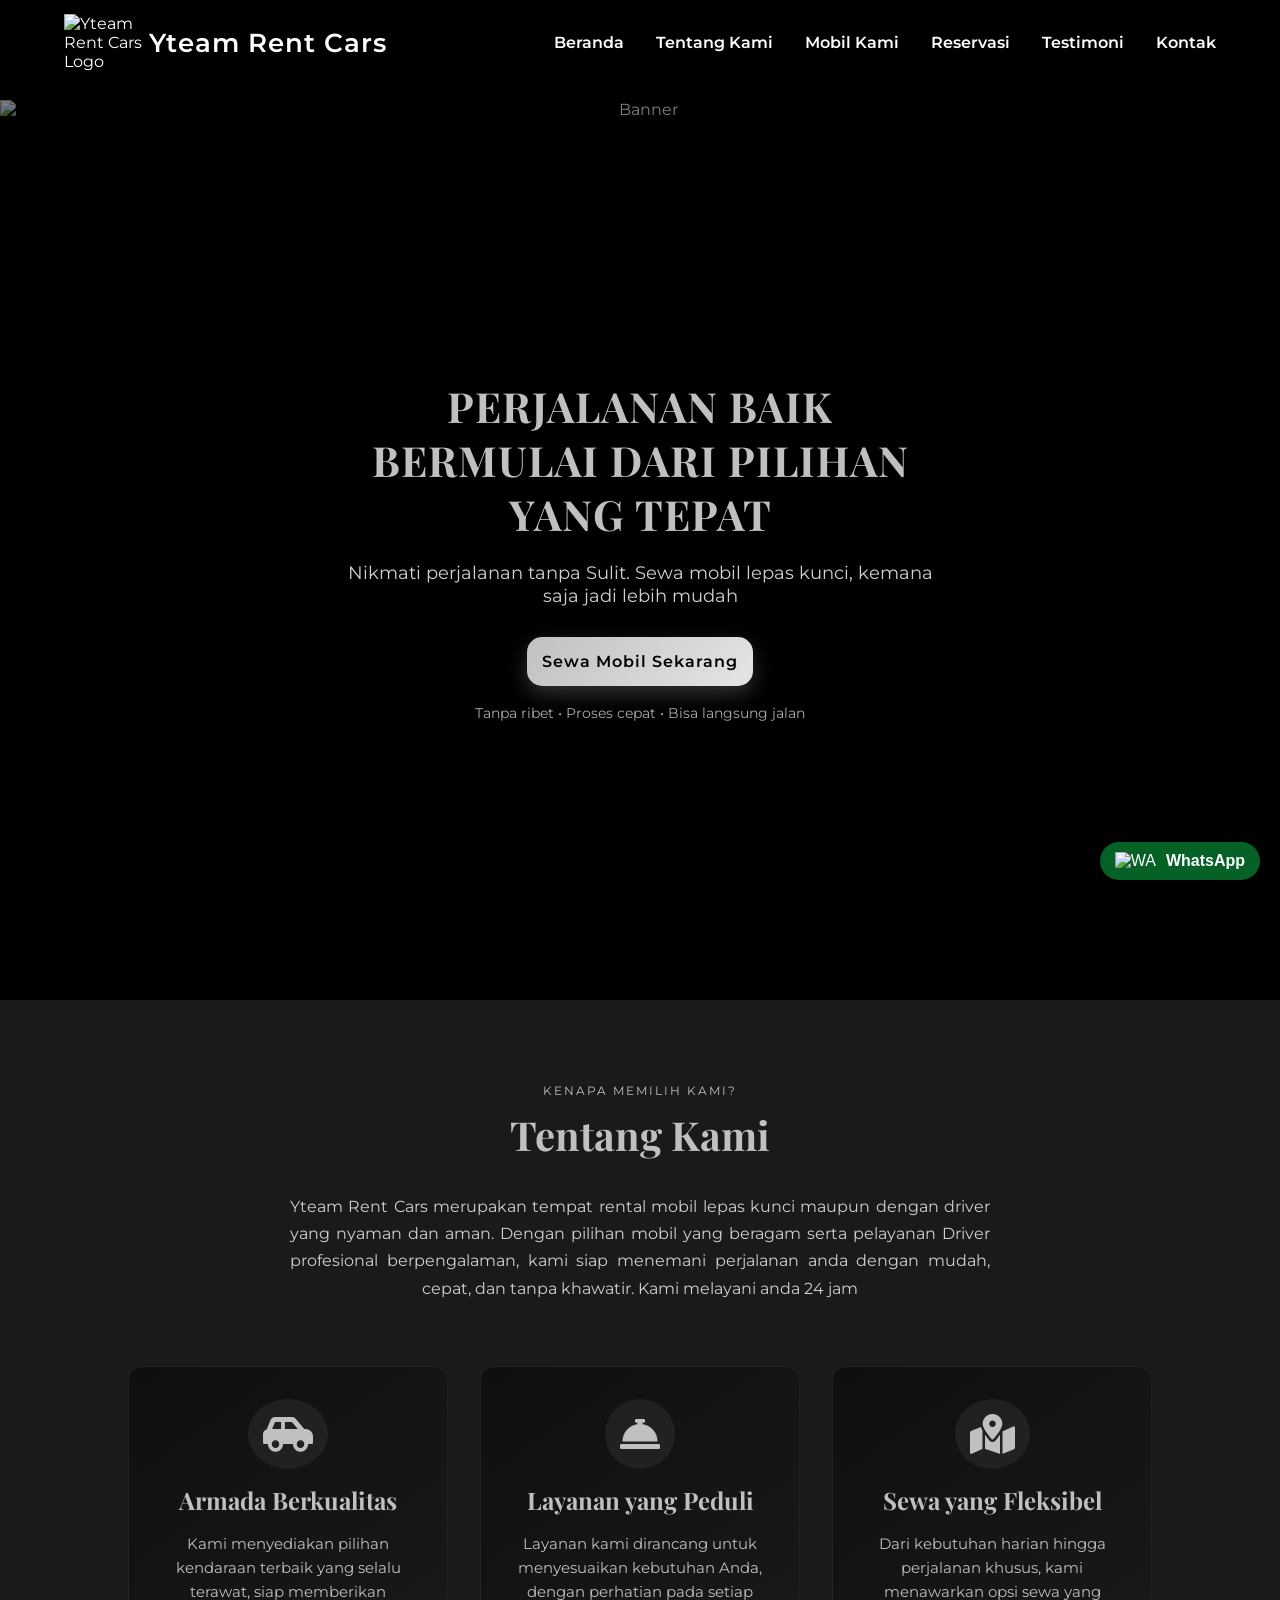
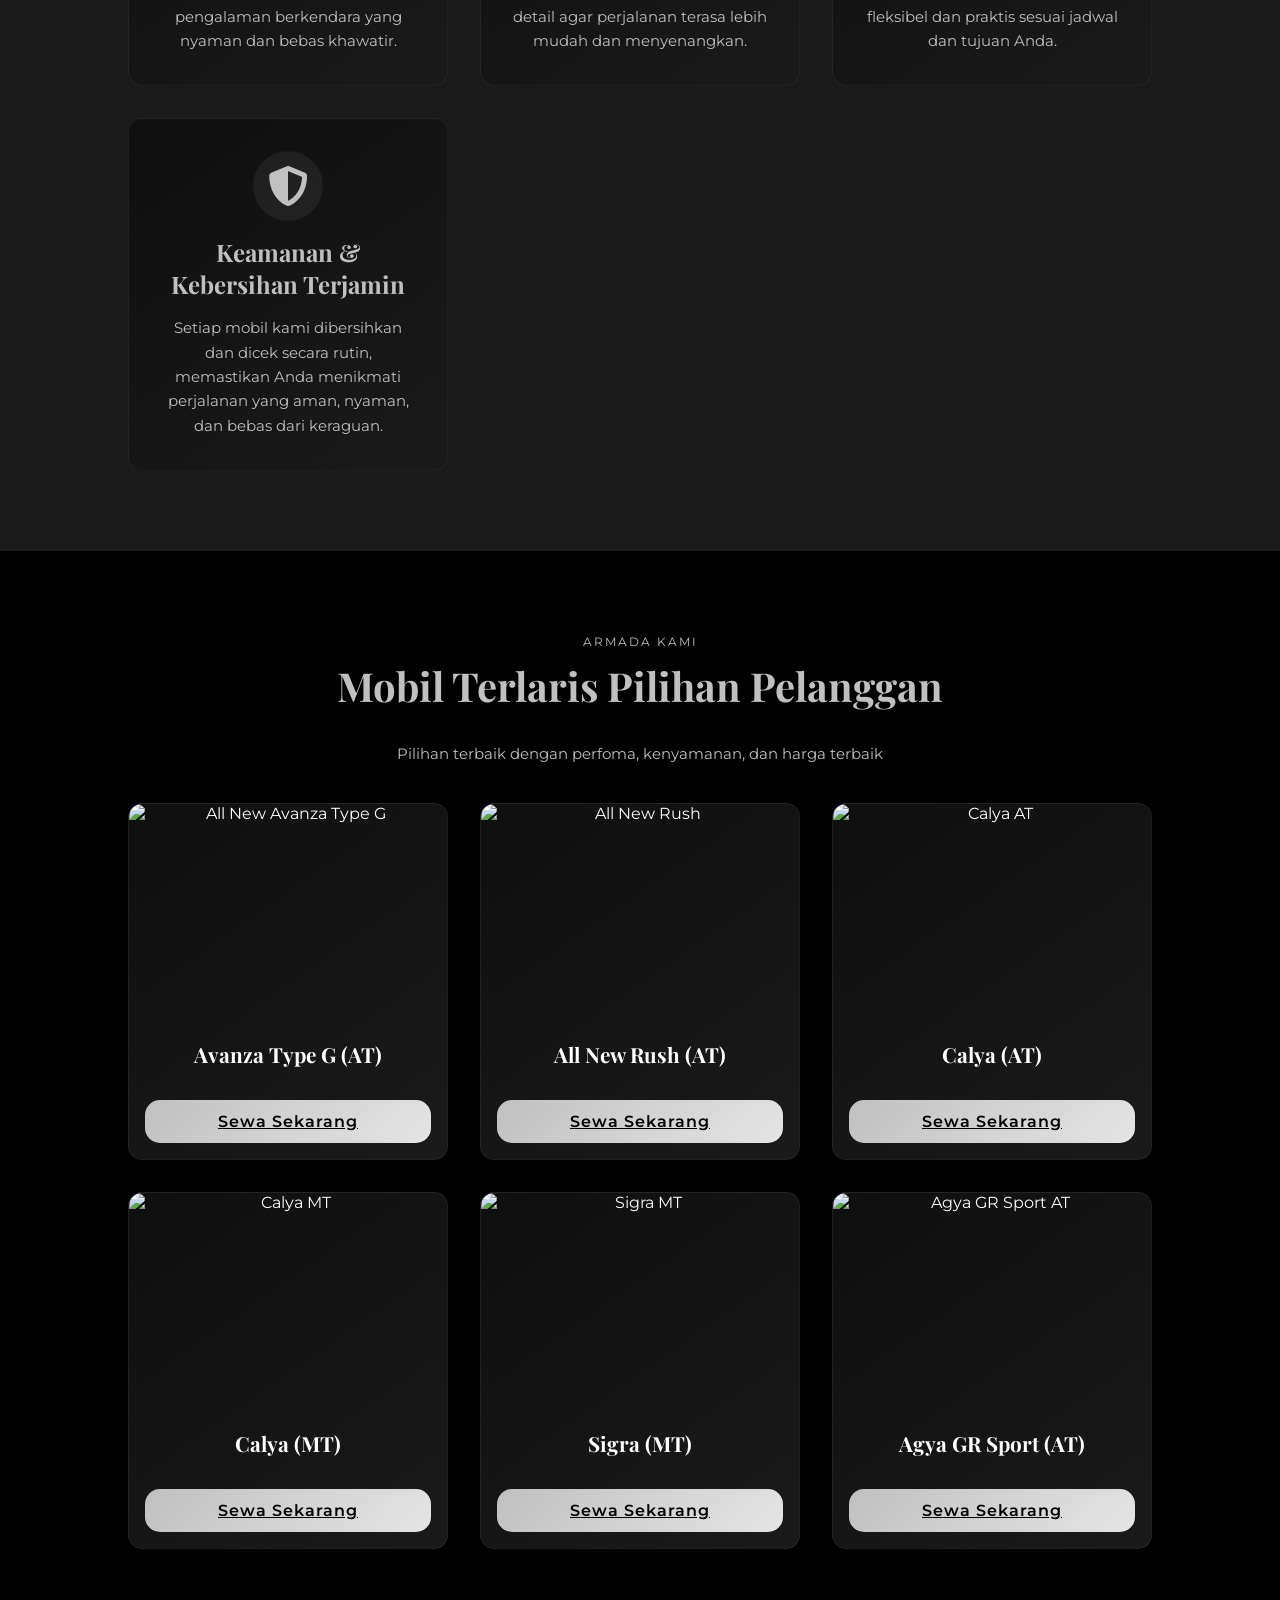
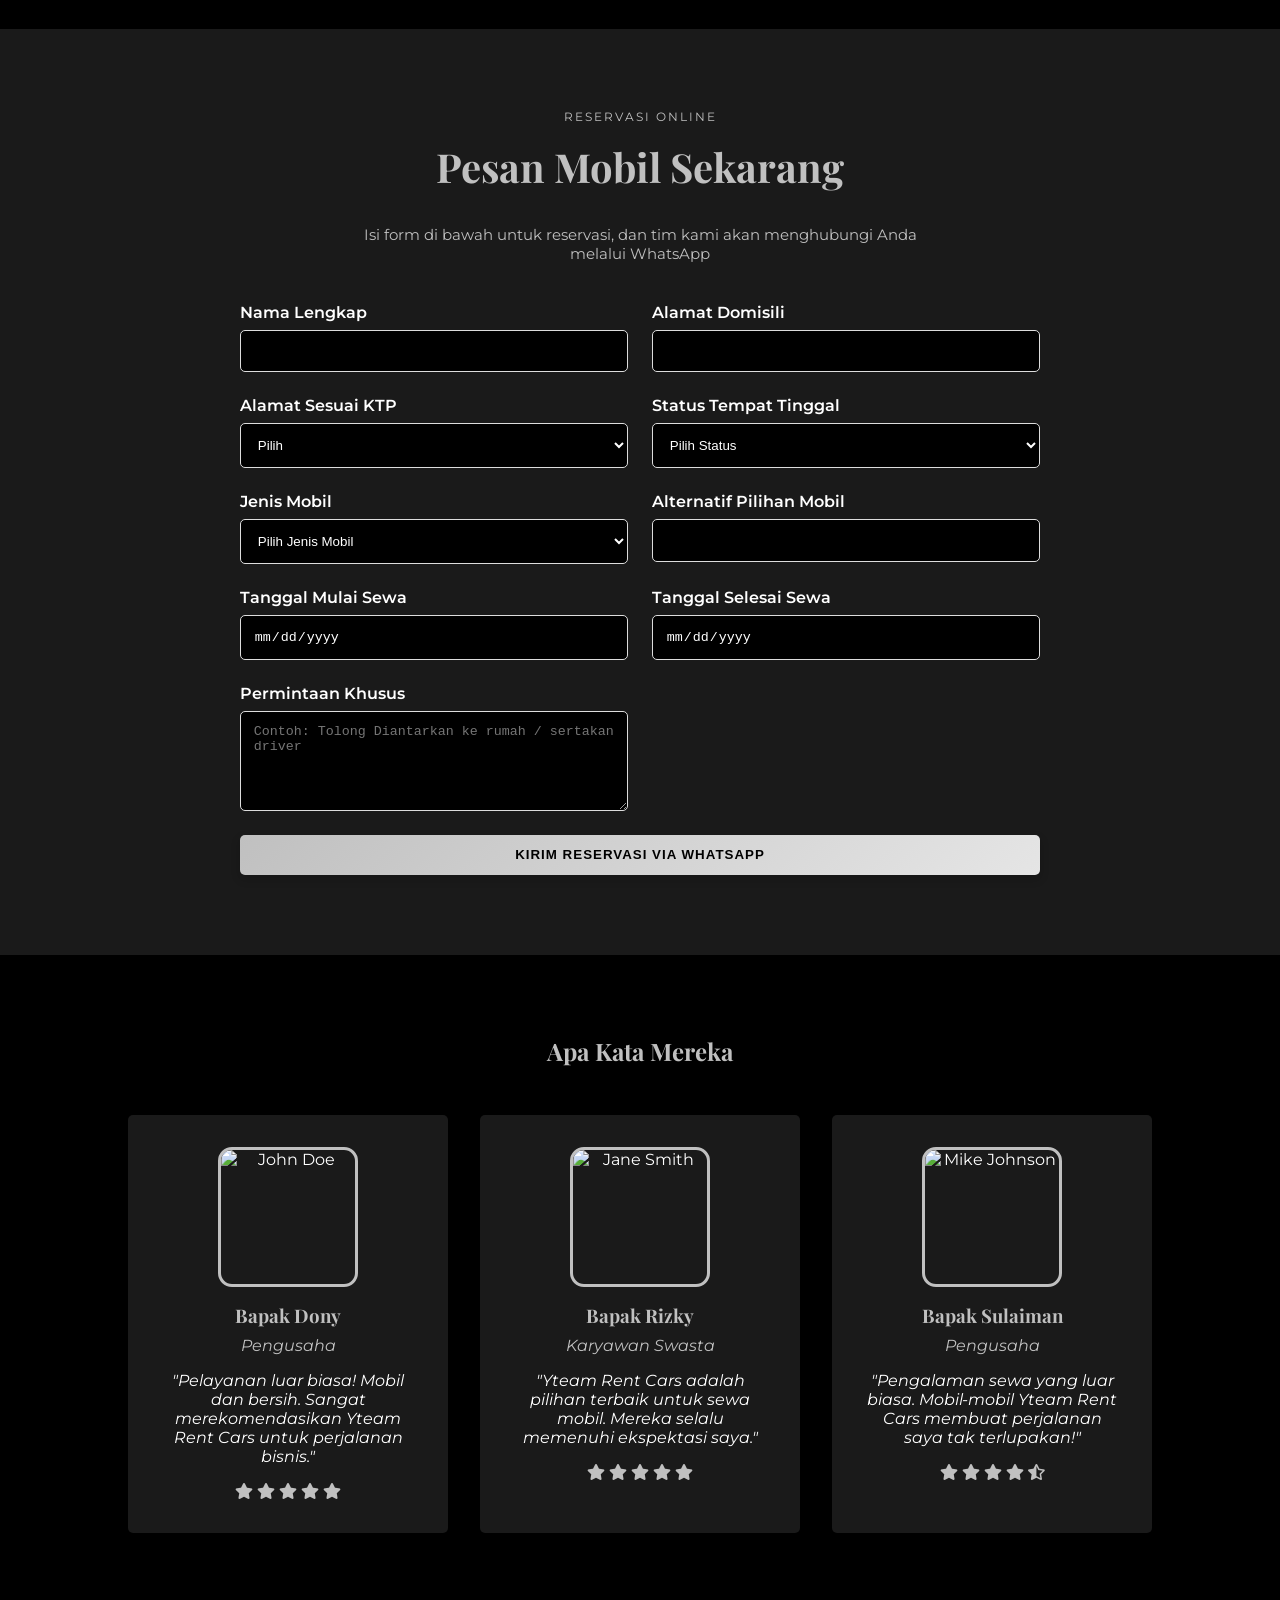
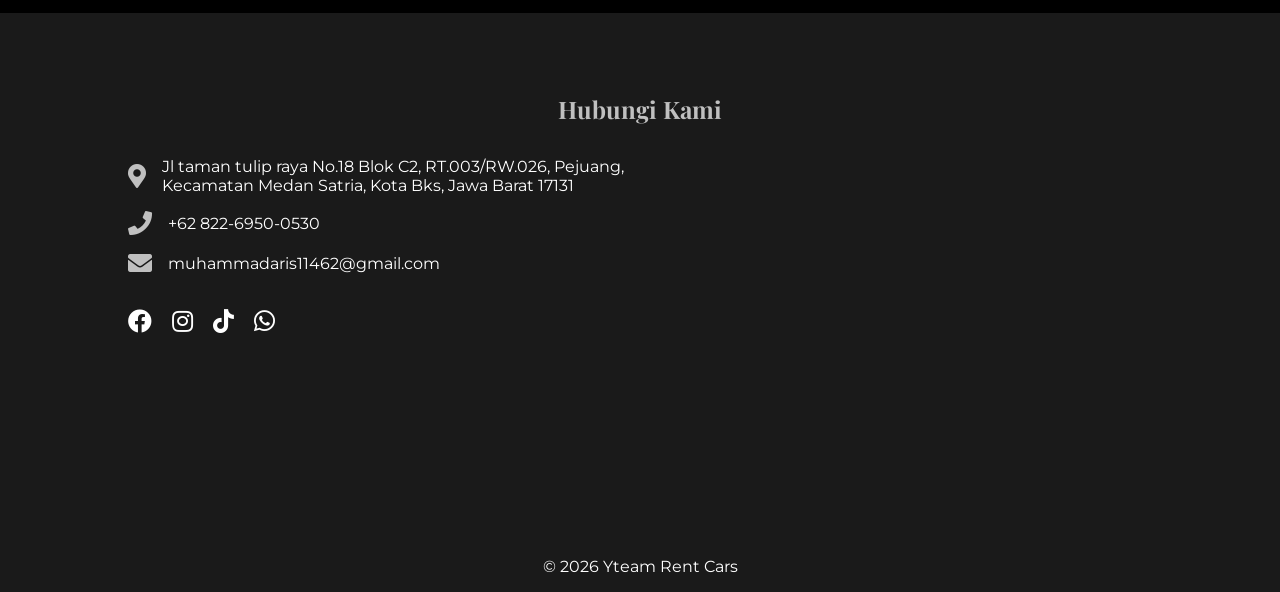
==== index.html @ 65480b7f "Add files via upload" ====
<!DOCTYPE html>
<html lang="id">
<head>
    <meta charset="UTF-8">
    <meta name="viewport" content="width=device-width, initial-scale=1.0"> 
    <meta name="keywords" content="yteamrentcar, rental mobil, sewa mobil jakarta, rental mobil jakarta">
    <meta name="description" content="Yteam Rent Cars merupakan tempat rental mobil lepas kunci maupun dengan driver
yang nyaman dan aman. Dengan pilihan mobil yang beragam serta pelayanan Driver profesional
berpengalaman, kami siap menemani perjalanan anda dengan mudah, cepat, dan tanpa khawatir.
Kami melayani anda 24 jam" />
    <title>Yteam Rent Cars - Rental Mobil Bekasi Dengan Proses Persyaratan Cepat</title>
    <link rel="canonical" href="https://yteamrentcar.com" />
    <link rel="stylesheet" href="/styles.css">
    <link rel="stylesheet" href="https://cdnjs.cloudflare.com/ajax/libs/font-awesome/6.0.0-beta3/css/all.min.css">
    <link rel="stylesheet" href="https://unpkg.com/aos@next/dist/aos.css" />
    <link rel="stylesheet" href="https://cdnjs.cloudflare.com/ajax/libs/font-awesome/5.15.3/css/all.min.css">

    <!-- Favicon -->
    <link rel="icon" type="image/x-icon" href="./images/logo.png">
    <link rel="apple-touch-icon" sizes="180x180" href="./images/logo.png">
    <link rel="icon" type="image/png" sizes="32x32" href="./images/logo.png">
    <link rel="icon" type="image/png" sizes="16x16" href="./images/logo.png">
    <link rel="manifest" href="/site.webmanifest">
</head>
<body>
    <header>
        <nav id="navbar">
            <div class="logo">
                <img src="./images/logo.png" alt="Yteam Rent Cars Logo">
                <span class="brand-text">Yteam Rent Cars</span>
              </div>

     <!-- MENU -->
    <ul class="nav-links">
    <li><a href="">Beranda</a></li>
    <li><a href="#about">Tentang Kami</a></li>
    <li><a href="#cars">Mobil Kami</a></li>
    <!-- <li><a href="hiace.html">Mobil Hiace</a></li> ini tambahan --> 
    <li><a href="#reservation">Reservasi</a></li>
    <li><a href="#testimonials">Testimoni</a></li>
    <li><a href="#contact">Kontak</a></li>
</ul>

            <div class="burger">
                <div class="line1"></div>
                <div class="line2"></div>
                <div class="line3"></div>
            </div>
        </nav>
    </header>
    
 
    <main>
<section id="home" class="hero">
  <img src="./images/banner.png" alt="Banner" class="hero-bg" />
  <div class="hero-content">
    <h1 data-aos="fade-up">PERJALANAN BAIK <br>
        <span class="highlight">BERMULAI DARI PILIHAN</span><br>
         YANG TEPAT
    </h1>
    <p data-aos="fade-up" data-aos-delay="200">Nikmati perjalanan tanpa Sulit. Sewa mobil lepas kunci, kemana saja jadi lebih mudah</p>
    <a href="#cars" class="cta-button" data-aos="fade-up" data-aos-delay="400">Sewa Mobil Sekarang</a>
    <small class="cta-note" data-aos="fade-up" data-aos-delay="600">Tanpa ribet • Proses cepat • Bisa langsung jalan</small>
  </div>
</section>


        <section id="about" class="about">
          <span class="section-badge" data-aos="fade-up">Kenapa Memilih Kami?</span>
            <h2 data-aos="fade-up">Tentang Kami</h2>
            <p class="about-description" data-aos="fade-up" data-aos-delay="200">Yteam Rent Cars merupakan tempat rental mobil lepas kunci maupun dengan driver
              yang nyaman dan aman. Dengan pilihan mobil yang beragam serta pelayanan Driver profesional
              berpengalaman, kami siap menemani perjalanan anda dengan mudah, cepat, dan tanpa khawatir.
              Kami melayani anda 24 jam</p>
            <div class="about-cards">
    <div class="about-card" data-aos="fade-up" data-aos-delay="300">
        <i class="fas fa-car-side"></i>
        <h3>Armada Berkualitas</h3>
        <p>Kami menyediakan pilihan kendaraan terbaik yang selalu terawat, siap memberikan pengalaman berkendara yang nyaman dan bebas khawatir.</p>
    </div>
    <div class="about-card" data-aos="fade-up" data-aos-delay="400">
        <i class="fas fa-concierge-bell"></i>
        <h3>Layanan yang Peduli</h3>
        <p>Layanan kami dirancang untuk menyesuaikan kebutuhan Anda, dengan perhatian pada setiap detail agar perjalanan terasa lebih mudah dan menyenangkan.</p>
    </div>
    <div class="about-card" data-aos="fade-up" data-aos-delay="500">
        <i class="fas fa-map-marked-alt"></i>
        <h3>Sewa yang Fleksibel</h3>
        <p>Dari kebutuhan harian hingga perjalanan khusus, kami menawarkan opsi sewa yang fleksibel dan praktis sesuai jadwal dan tujuan Anda.</p>
    </div>
    <div class="about-card" data-aos="fade-up" data-aos-delay="600">
        <i class="fas fa-shield-alt"></i>
        <h3>Keamanan & Kebersihan Terjamin</h3>
        <p>Setiap mobil kami dibersihkan dan dicek secara rutin, memastikan Anda menikmati perjalanan yang aman, nyaman, dan bebas dari keraguan.</p>
    </div>
</div>

        </section>

    <section id="cars" class="cars">

    <span class="section-badge"data-aos="fade-up">Armada Kami</span>
    <h2 data-aos="fade-up">Mobil Terlaris Pilihan Pelanggan</h2>
    <p class="section-sub" data-aos="fade-up" data-aos-delay="200">
        Pilihan terbaik dengan perfoma, kenyamanan, dan harga terbaik
    </p>

  <div class="car-grid" data-aos="fade-up" data-aos-delay="200">

  <div class="car-card">
    <img src="./images/all new avanza g.png" alt="All New Avanza Type G">
    <h3>Avanza Type G (AT)</h3>
    <div class="price-table">

    </div>
    <a href="#reservation" class="rent-button">Sewa Sekarang</a>
  </div>

  <div class="car-card">
    <img src="./images/rush.png" alt="All New Rush">
    <h3>All New Rush (AT)</h3>
    <div class="price-table">
    </div>
    <a href="#reservation" class="rent-button">Sewa Sekarang</a>
  </div>

<div class="car-card">
    <img src="./images/calya ata.png" alt="Calya AT">
    <h3>Calya (AT)</h3>
    <div class="price-table">
    </div>
      <a href="#reservation" class="rent-button">Sewa Sekarang</a>
    </div>


 <div class="car-card">
    <img src="./images/calya mt.png" alt="Calya MT">
    <h3>Calya (MT)</h3>
    <div class="price-table">
    </div>
    <a href="#reservation" class="rent-button">Sewa Sekarang</a>
  </div>
  
  <div class="car-card">
    <img src="./images/sigra mt.png" alt="Sigra MT">
    <h3>Sigra (MT)</h3>
     <div class="price-table">
    </div>
    <a href="#reservation" class="rent-button">Sewa Sekarang</a>
  </div>

  <div class="car-card">
    <img src="./images/agya  gr.png" alt="Agya GR Sport AT">
    <h3>Agya GR Sport (AT)</h3>
    <div class="price-table">
    </div>
    <a href="#reservation" class="rent-button">Sewa Sekarang</a>
  </div>
  </div>
    </section>
 

    <section id="reservation" class="reservation">

    <span class="section-badge reservation-badge" data-aos="fade-up">Reservasi Online</span>
    <h2 data-aos="fade-up">Pesan Mobil Sekarang</h2>
    <p class="section-sub" data-aos="fade-up" data-aos-delay="200">
        Isi form di bawah untuk reservasi, dan tim kami akan menghubungi Anda melalui WhatsApp
    </p>

    <form id="reservationForm" data-aos="fade-up" data-aos-delay="200" class="reservation-form">
    
        <div class="form-group">   
    
            <label for="full-name">Nama Lengkap</label>
    
            <input type="text" id="full-name" name="full-name" required>
    
        </div>

<div class="form-group">
    <label for="domicile-address">Alamat Domisili</label>
    <input type="text" id="domicile-address" name="domicile-address" required>
</div>

<div class="form-group">
    <label for="ktp-address">Alamat Sesuai KTP</label>
    <select id="ktp-address" name="ktp-address" required>
        <option value="">Pilih</option>
        <option value="Ya">Ya</option>
        <option value="Tidak">Tidak</option>
    </select>
</div>

<div class="form-group" id="ktp-address-text-group" style="display: none;">
    <label for="ktp-address-text">Alamat Sesuai KTP</label>
    <input type="text" id="ktp-address-text" name="ktp-address-text">
</div>

<div class="form-group">
    <label for="residence-status">Status Tempat Tinggal</label>
    <select id="residence-status" name="residence-status" required>
        <option value="">Pilih Status</option>
        <option value="Rumah Sendiri">Rumah Sendiri</option>
        <option value="Rumah Orang Tua">Rumah Orang Tua</option>
        <option value="Rumah Kontrakan">Rumah Kontrakan</option>
        <option value="Ngekos">Ngekos</option>
        <option value="Sewa Apartemen">Sewa Apartemen</option>
    </select>
</div>

 <div class="form-group">
                    <label for="car-type">Jenis Mobil</label>
                    <select name="jenis_mobil" id="jenis_mobil">
  <option value="">Pilih Jenis Mobil</option>  
  <option value="All New Avanza Type G">Haice</option>
  <option value="All New Avanza Type G">All New Avanza Type G (AT)</option>
  <option value="All New Avanza Type E">All New Avanza Type E (AT)</option>
  <option value="All New Rush">All New Rush (AT)</option>
  <option value="Calya/Sigra">Calya (AT)</option>
  <option value="Calya/Sigra">Calya (MT)</option>
  <option value="Calya/Sigra">Sigra (MT)</option>
  <option value="Agya GR Sport AT">Agya GR Sport (AT)</option>
  <option value="New Yaris">New Yaris (AT)</option>
  <option value="Xpander Ultimate">Xpander Ultimate (AT)</option>
  <option value="Brio">Brio (AT)</option>
  <option value="Veloz">Veloz (AT)</option>
  <option value="Pajero AT Diesel">Pajero (AT) Diesel</option>
  <option value="Innova Zenix">Innova Zenix (AT)</option>
  <option value="New Hrv">New Hrv (AT)</option>
  <option value="Fortuner VRZ/GR Sport AT">Fortuner VRZ/GR Sport (AT)</option>
  <option value="Alphard AT">Alphard (AT)</option>
  <option value="Grand New Innova Reborn AT Diesel">Grand New Innova Reborn (AT) Diesel</option>
  <option value="Innova Reborn AT Diesel">Innova Reborn (AT) Diesel</option>
  <option value="Innova Zenix Hybrid">Innova Zenix Hybrid</option>
</select>

                </div>

<div class="form-group">
    <label for="car-alternative">Alternatif Pilihan Mobil</label>
    <input type="text" id="car-alternative" name="car-alternative">
</div>

<div class="form-group">
    <label for="pickup-date">Tanggal Mulai Sewa</label>
    <input type="date" id="pickup-date" name="pickup-date" required>
</div>

<div class="form-group">
    <label for="return-date">Tanggal Selesai Sewa</label>
    <input type="date" id="return-date" name="return-date" required>
</div>

<div class="form-group">
    <label for="special-requests">Permintaan Khusus</label>
    <textarea id="special-requests" name="special-requests" placeholder="Contoh: Tolong Diantarkan ke rumah / sertakan driver"></textarea>
</div>

                <button type="submit" class="submit-button">Kirim Reservasi via WhatsApp</button>
          </form>

        </section>
        
        
        <section id="testimonials" class="testimonials">
            <h2 data-aos="fade-up">Apa Kata Mereka</h2>
            <div class="testimonial-container" data-aos="fade-up" data-aos-delay="200">
                <div class="testimonial-card">
                    <img src="./images/testi2.jpg" alt="John Doe" class="avatar">
                    <h3>Bapak Dony</h3>
                    <p class="role">Pengusaha</p>
                    <p class="quote">"Pelayanan luar biasa! Mobil dan bersih. Sangat merekomendasikan Yteam Rent Cars untuk perjalanan bisnis."</p>
                    <div class="rating">
                        <i class="fas fa-star"></i>
                        <i class="fas fa-star"></i>
                        <i class="fas fa-star"></i>
                        <i class="fas fa-star"></i>
                        <i class="fas fa-star"></i>
                    </div>
                </div>
                <div class="testimonial-card">
                    <img src="./images/testi3.jpg" alt="Jane Smith" class="avatar">
                    <h3>Bapak Rizky</h3>
                    <p class="role">Karyawan Swasta</p>
                    <p class="quote">"Yteam Rent Cars adalah pilihan terbaik untuk sewa mobil. Mereka selalu memenuhi ekspektasi saya."</p>
                    <div class="rating">
                        <i class="fas fa-star"></i>
                        <i class="fas fa-star"></i>
                        <i class="fas fa-star"></i>
                        <i class="fas fa-star"></i>
                        <i class="fas fa-star"></i>
                    </div>
                </div>
                <div class="testimonial-card">
                    <img src="./images/testi1.jpg" alt="Mike Johnson" class="avatar">
                    <h3>Bapak Sulaiman</h3>
                    <p class="role">Pengusaha</p>
                    <p class="quote">"Pengalaman sewa yang luar biasa. Mobil-mobil Yteam Rent Cars membuat perjalanan saya tak terlupakan!"</p>
                    <div class="rating">
                        <i class="fas fa-star"></i>
                        <i class="fas fa-star"></i>
                        <i class="fas fa-star"></i>
                        <i class="fas fa-star"></i>
                        <i class="fas fa-star-half-alt"></i>
                    </div>
                </div>
            </div>
        </section>
        

        <section id="contact" class="contact">
            <h2 data-aos="fade-up">Hubungi Kami</h2>
            <div class="contact-container" data-aos="fade-up" data-aos-delay="200">
                <div class="contact-info">
                    <div class="contact-item">
                        <i class="fas fa-map-marker-alt"></i> 
                        <p> Jl taman tulip raya No.18 Blok
C2, RT.003/RW.026, Pejuang, Kecamatan Medan Satria, Kota Bks, Jawa Barat 17131
                        </p>
                    </div>
                    <div class="contact-item">
                        <i class="fas fa-phone"></i>
                        <p>+62 822-6950-0530</p>
                    </div>
                    <div class="contact-item">
                        <i class="fas fa-envelope"></i>
                        <p>muhammadaris11462@gmail.com</p>
                    </div>
                    <div class="social-media">
                        <a href="https://www.facebook.com/profile.php?id=61552046094495v" target="_blank"><i class="fab fa-facebook"></i></a>
                        <a href="https://www.instagram.com/sans_rent_car" target="_blank"><i class="fab fa-instagram"></i></a>
                        <a href="https://www.tiktok.com/@sansrentcar?_t=ZS-8wt8WgPd97Q&_r=1" target="_blank" aria-label="TikTok">
<i class="fab fa-tiktok"></i>
</a>
                        <a href="https://wa.me/message/RJDZHP4MCR55F1" target="_blank"><i class="fab fa-whatsapp"></i></a>
                    </div>
                </div>
                <div class="map">
<iframe src="https://www.google.com/maps/embed?pb=!1m18!1m12!1m3!1d3966.6527564062785!2d106.9939316!3d-6.177217099999999!2m3!1f0!2f0!3f0!3m2!1i1024!2i768!4f13.1!3m3!1m2!1s0x2e698b6c838f02af%3A0x8a8093a67ef804f1!2sYteam%20Rent%20Car!5e0!3m2!1sen!2sid!4v1775375850963!5m2!1sen!2sid" width="600" height="450" style="border:0;" allowfullscreen="" loading="lazy" referrerpolicy="no-referrer-when-downgrade" width="600" height="450" style="border:0;" allowfullscreen="" loading="lazy" referrerpolicy="no-referrer-when-downgrade"></iframe>
                </div>
            </div>
        </section>
        
    </main>

    <footer>
        <p>&copy; 2026 Yteam Rent Cars</p>
    </footer>

    <script src="https://unpkg.com/aos@next/dist/aos.js"></script>
    <script src="/script.js"></script>
<script>
document.getElementById("ktp-address").addEventListener("change", function() {
    const selected = this.value;
    const ktpTextGroup = document.getElementById("ktp-address-text-group");
    if (selected === "Tidak") {
        ktpTextGroup.style.display = "block";
        document.getElementById("ktp-address-text").setAttribute("required", "required");
    } else {
        ktpTextGroup.style.display = "none";
        document.getElementById("ktp-address-text").removeAttribute("required");
    }
});

document.getElementById("reservationForm").addEventListener("submit", function(e) {
    e.preventDefault();

    const fullName = document.getElementById("full-name").value.trim();
    const domicileAddress = document.getElementById("domicile-address").value.trim();
    const ktpAddressStatus = document.getElementById("ktp-address").value;
    const ktpAddressText = document.getElementById("ktp-address-text").value.trim();
    const residenceStatus = document.getElementById("residence-status").value;
    const carType = document.getElementById("jenis_mobil").value;
    const carAlternative = document.getElementById("car-alternative").value.trim();
    const pickupDate = document.getElementById("pickup-date").value;
    const returnDate = document.getElementById("return-date").value;
    const specialRequests = document.getElementById("special-requests").value.trim();

    const phoneNumber = "6282269500530";

    const message = `*Reservasi Online*
*Nama Lengkap:* ${fullName}
*Alamat Domisili:* ${domicileAddress}
*Alamat Sesuai KTP:* ${ktpAddressStatus}${ktpAddressStatus === 'Tidak' ? '*Alamat KTP:* ' + ktpAddressText + '' : ''}
*Status Tempat Tinggal:* ${residenceStatus}
*Pilihan Mobil:* ${carType}
*Alternatif Mobil:* ${carAlternative || '-'}
*Tanggal Mulai Sewa:* ${pickupDate}
*Tanggal Selesai Sewa:* ${returnDate}
*Permintaan Khusus:* ${specialRequests || '-'}`;

    window.open(`https://wa.me/${phoneNumber}?text=${encodeURI(message)}`, "_blank");
});
</script>



<a href="https://wa.me/6282269500530?text=Halo%20saya%20mau%20sewa%20mobil" 
   class="wa-float" target="_blank">
   <img src="https://img.icons8.com/ios-filled/30/ffffff/whatsapp.png" alt="WA">
   <span class="wa-text">WhatsApp</span>
</a>


</body>
</html>
---- styles.css ----
@import url('https://fonts.googleapis.com/css2?family=Playfair+Display:wght@400;700&family=Montserrat:wght@300;400;600&display=swap');

:root {
    --primary-color: #000000;      /* Hitam utama */
    --secondary-color: #1a1a1a;    /* Hitam agak soft */
    --accent-color: #C0C0C0;       /* Silver */
    --text-color: #ffffff;         /* Putih */
    --text-color-dark: #A8A8A8;    /* Abu silver */
}

* {
    margin: 0;
    padding: 0;
    box-sizing: border-box;
}

body {
    font-family: 'Montserrat', sans-serif;
    background: var(--primary-color);
    color: var(--text-color);
}

/* NAVBAR */
header {
    position: fixed;
    width: 100%;
    z-index: 1000;
}

nav {
    position: relative;
    display: flex;
    justify-content: space-between;
    align-items: center;
    position: relative;
    padding: 14px 5%;
    min-height: 70px;
    z-index: 1000;
    background: transparent;

    transition: all 0.3s ease;
}

/* SCROLL EFFECT */
nav.scrolled {
    padding: 6px 5%;
    min-height: 70px;

    background: linear-gradient(
        to bottom,
        rgba(0,0,0,0.85),
        rgba(0,0,0,0.6)
    );

    backdrop-filter: blur(12px);
    box-shadow: 0 4px 12px rgba(0,0,0,0.3);
}

nav.hide {
    transform: translateY(-100%);
}

nav.scrolled .logo img {
    width: 48px;
}

.logo {
    display: flex;
    align-items: center;
    justify-content: flex-start; 
}

/* LOGO */
.logo img {
    width: 85px;
    height: auto;
    object-fit: contain;
    transition: 0.3s;
}

.brand-text {
    font-size: 1.6rem;
    font-weight: 600;
    color: white;
    letter-spacing: 1px;
    transition: 0.3s ease;
}

nav.scrolled .brand-text {
    font-size: 1.1rem; 
}


/* Layar kecil (mobile) */
@media screen and (max-width: 768px) {
    .logo {
        justify-content: space-between;
        width: 100%;
    }

    .logo img {
        width: 55px;
     
    }

    .logo {
        justify-content: left;
        position: relative;
    }
}


/* MENU */
.nav-links {
    display: flex;
    list-style: none;
    gap: 2rem;
}

.nav-links a {
    position: relative;
    color: white;
    text-decoration: none;
    font-weight: 600;
    transition: 0.3s;
}

.nav-links a:hover {
    color: var(--accent-color);
    text-shadow: 0 0 8px rgba(192,192,192,0.7),
                 0 0 15px rgba(192,192,192,0.5);
}

/* BURGER */
.burger {
    display: none;
    cursor: pointer;
}

.burger div {
    width: 25px;
    height: 3px;
    background: white;
    margin: 5px;
    transition: 0.3s;
}

/* MOBILE */
@media (max-width: 768px) {
    .nav-links {
        position: absolute;
        right: -100%;
        top: 70px;
        width: 100%;

        height: 100vh;

        background: rgba(0, 0, 0, 0.6);
        backdrop-filter: blur(12px);

        padding-top: 10px; /* 🔥 lebih rapat */
        /* margin-top: 10px; ❌ hapus */

        z-index: 999;

        transition: 0.5s;
    }

    .nav-links li {
            margin: 20px 0;
        opacity: 0;
    }

    .nav-links a:hover {
        background: rgba(192,192,192,0.1);
    }

    .burger {
        display: block;
    }

    .nav-active {
        right: 0;
    }
}

/* ANIMATION */
.toggle .line1 {
    transform: rotate(-45deg) translate(-5px,6px);
}
.toggle .line2 {
    opacity: 0;
}
.toggle .line3 {
    transform: rotate(45deg) translate(-5px,-6px);
}

@keyframes navFade {
    from {
        opacity: 0;
        transform: translateX(40px) scale(0.95);
    }
    to {
        opacity: 1;
        transform: translateX(0) scale(1);
    }
}

/* CONTENT */
main {
    padding-top: 100px;
}

section {
    padding: 5rem 10%;
}

h1, h2, h3 {
    font-family: 'Playfair Display', serif;
    margin-bottom: 2.5rem;
    color: var(--accent-color);
}

.hero {
  position: relative;
  height: 100vh;
  overflow: hidden;
  display: flex;
  justify-content: center;
  align-items: center;
  text-align: center;
}

.hero-bg {
  position: absolute;
  inset: 0;
  width: 100%;
  height: 100%;
  object-fit: cover;
  z-index: 0;
  transition: transform 0.6s ease-out;
}

.hero::before {
  content: "";
  position: absolute;
  inset: 0;
  background: linear-gradient(
    to bottom,
    rgba(0,0,0,0.5),
    rgba(0,0,0,0.75)
  );
  z-index: 1;
}

.hero-content {
  position: relative;
  z-index: 2;
  color: white;
  padding: 0 1rem;
}

.hero h1 {
  font-size: 2.6rem;
  line-height: 1.3;
  letter-spacing: 1px;
  text-shadow: 0 5px 20px rgba(0,0,0,0.5);
  margin-bottom: 20px;
}

.hero p {
  font-size: 1.15rem;
  color: #d1d1d1;
  max-width: 600px;
  margin: 0 auto 2rem;
  margin-bottom: 30px;
}

.highlight {
    color: var(--accent-color);
}

@keyframes fadeInUp {
    from {
        opacity: 0;
        transform: translateY(20px);
    }
    to {
        opacity: 1;
        transform: translateY(0);
    }
}

.cta-button {
    display: inline-block;
    padding: 15px 15px;
    border-radius: 15px;
    position: relative;
    overflow: hidden;
    background: linear-gradient(
        135deg,
        #C0C0C0,
        #E5E5E5
    );

    color: black;
    font-weight: 600;
    text-decoration: none;
    letter-spacing: 1px;

    transition: all 0.3s ease;
    box-shadow: 0 8px 20px rgba(192,192,192,0.25);
}

.cta-note {
    display: block;
    margin-top: 15px;
    font-size: 0.85rem;
    color: #aaa;
}

.cta-button::after {
    content: "";
    position: absolute;
    top: 0;
    left: -75%;
    width: 50%;
    height: 100%;
    background: linear-gradient(
        120deg,
        transparent,
        rgba(255,255,255,0.4),
        transparent
    );
    transform: skewX(-20deg);
}

/* animasi saat hover */
.cta-button:hover::after {
    left: 120%;
    transition: 0.7s;
}
/* HOVER */
.cta-button:hover {
    transform: translateY(-4px);
    box-shadow: 0 10px 25px rgba(192,192,192,0.3);
}

@media (max-width: 768px) {
  .hero h1 {
    font-size: 1.8rem;
  }

  .hero p {
    font-size: 1rem;
  }
}

.section-badge {
    display: inline-block;
    font-size: 0.75rem;
    letter-spacing: 2px;
    color: var(--accent-color);
    margin-bottom: 10px;
    text-transform: uppercase;
}

.reservation-badge {
    display: block;          /* ubah jadi block supaya bisa margin auto */
    width: max-content;      /* supaya lebar sesuai konten */
    margin: 0 auto 1rem auto;/* center horizontal */
}

.about {
    background-color: var(--secondary-color);
    text-align: center;
    padding: 5rem 10%;
}

.about h2 {
    font-size: 2.5rem;
    margin-bottom: 2rem;
}

.about-description {
    max-width: 700px;
    margin: 0 auto 4rem;
    color: #cfcfcf;
    line-height: 1.7;
    text-align: justify;        /* rata kanan-kiri */
    text-align-last: center;    /* baris terakhir tetap di tengah */
}

.about-cards {
    display: grid;
    grid-template-columns: repeat(auto-fit, minmax(250px, 1fr));
    gap: 2rem;
}

.about-card {
    background: linear-gradient(
        145deg,
        #0f0f0f,
        #1a1a1a
    );

    border: 1px solid rgba(192,192,192,0.08);

    border-radius: 14px;
    padding: 2rem;

    transition: all 0.35s ease;
}

.about-card:hover {
    transform: translateY(-10px) scale(1.02);

    box-shadow: 
        0 10px 30px rgba(0,0,0,0.4),
        0 0 15px rgba(192,192,192,0.1);
}

.about-card i {
    display: inline-block;
    font-size: 2.5rem;
    color: var(--accent-color);

    margin-bottom: 15px;

    padding: 15px;
    border-radius: 50%;

    background: rgba(192,192,192,0.08);
}

.about-card h3 {
    font-size: 1.5rem;
    margin-bottom: 1rem;
}

.about-card p {
    font-size: 0.95rem;
    color: #bfbfbf;
    line-height: 1.6;
}

/* =======================
   MOBILE ABOUT SECTION
======================= */
@media (max-width: 768px) {

    .about {
        padding: 3rem 5%;
    }

    .about h2 {
        font-size: 1.8rem;
        margin-bottom: 2rem;
    }

    .about-description {
        font-size: 0.9rem;
        margin-bottom: 2.5rem;
        padding: 0 5px;
    }

    .about-cards {
        grid-template-columns: 1fr; /* 1 kolom */
        gap: 1.5rem;
    }

    .about-card {
        padding: 1.5rem;
        border-radius: 12px;
    }

    .about-card i {
        font-size: 2rem;
        padding: 12px;
        margin-bottom: 10px;
    }

    .about-card h3 {
        font-size: 1.2rem;
    }

    .about-card p {
        font-size: 0.85rem;
        line-height: 1.5;
    }
}

.cars {
    text-align: center;
    background-color: var(--primary-color);
    padding: 5rem 10%;
}

.cars h2 {
    font-size: 2.5rem;
    margin-bottom: 2rem;
}

.car-grid {
    display: grid;
    grid-template-columns: repeat(auto-fit, minmax(250px, 1fr));
    gap: 2rem;
}

.car-card {
    background: linear-gradient(
        145deg,
        #0f0f0f,
        #1a1a1a
    );

    border: 1px solid rgba(192,192,192,0.08);

    border-radius: 14px;
    overflow: hidden;

    transition: all 0.35s ease;
}

.car-card:hover {
    transform: translateY(-10px) scale(1.02);

    box-shadow: 
        0 15px 35px rgba(0,0,0,0.5),
        0 0 15px rgba(192,192,192,0.1);
}

.car-card img {
    width: 100%;
    height: 220px;
    object-fit: cover;
    transition: transform 0.5s ease;
    display: block;
}

.car-card:hover img {
    transform: scale(1.05);
}

.car-card h3, .car-card p {
    padding: 1rem;
    margin: 0;
}

.car-card h3 {
    font-size: 1.3rem;
    color: white;
    padding: 1rem;
    margin-bottom: 0;
}

.car-card p {
    font-size: 1rem;
    color: var(--text-color);
}

.rent-button {
    display: block;

    background: linear-gradient(
        135deg,
        #C0C0C0,
        #E5E5E5
    );

    color: black;
    text-align: center;

    padding: 12px;
    margin: 1rem;

    border-radius: 15px;

    font-weight: 600;
    letter-spacing: 1px;

    transition: all 0.3s ease;
}

/*
.view-all {
    display: flex;
    justify-content: center;
    align-items: center;

    margin-top: 40px;
}

/* .view-all-btn {
    display: inline-flex;
    align-items: center;
    gap: 8px;

    padding: 12px 28px;

    border: 1px solid rgba(192,192,192,0.3);
    border-radius: 20px;

    color: white;
    text-decoration: none;

    transition: all 0.3s ease;
} */

/* arrow 
.view-all-btn .arrow {
    display: inline-block;
    transition: transform 0.3s ease;
}

/* hover effect */
/*.view-all-btn:hover .arrow {
    transform: translateX(6px);
}

.view-all-btn:hover {
    background: rgba(192,192,192,0.08);
    border-color: var(--accent-color);

    transform: translateY(-3px);

    box-shadow: 
        0 10px 25px rgba(0,0,0,0.4),
        0 0 10px rgba(192,192,192,0.2);
}
*/
.rent-button:hover {
    transform: translateY(-3px);
    box-shadow: 0 10px 20px rgba(192,192,192,0.3);
}


.section-sub {
    text-align: center;
    max-width: 600px;
    margin: 10px auto 40px;
    color: #bfbfbf;
    font-size: 0.95rem;
}

.testimonials {
    background-color: var(--primary-color);
    padding: 5rem 10%;
    text-align: center;
}

.testimonials h2 {
    margin-bottom: 3rem;
}

.testimonial-container {
    display: flex;
    justify-content: space-between;
    gap: 2rem;
    perspective: 1000px;
}

.testimonial-card {
    background-color: var(--secondary-color);
    border-radius: 5px;
    padding: 2rem;
    flex: 1;
    display: flex;
    flex-direction: column;
    align-items: center;
    transition: transform 0.6s;
    transform-style: preserve-3d;
}

.testimonial-card:hover {
    transform: rotateY(10deg);
}

.avatar {
    width: 140px;
    height: 140px;
    border-radius: 10%;
    object-fit: cover;
    margin-bottom: 1rem;
    border: 3px solid var(--accent-color);
}

.testimonial-card h3 {
    margin-bottom: 0.5rem;
}

.role {
    color: var(--accent-color);
    font-style: italic;
    margin-bottom: 1rem;
}

.quote {
    font-style: italic;
    margin-bottom: 1rem;
}

.rating {
    color: var(--accent-color);
}

@media screen and (max-width: 768px) {
    .testimonial-container {
        flex-direction: column;
    }
}

/* Animasi untuk testimonial cards */
@keyframes fadeInUp {
    from {
        opacity: 0;
        transform: translateY(20px);
    }
    to {
        opacity: 1;
        transform: translateY(0);
    }
}

.testimonial-card {
    animation: fadeInUp 0.6s ease-out;
    animation-fill-mode: both;
}

.testimonial-card:nth-child(1) {
    animation-delay: 0.2s;
}

.testimonial-card:nth-child(2) {
    animation-delay: 0.4s;
}

.testimonial-card:nth-child(3) {
    animation-delay: 0.6s;
}


.contact {
    background-color: var(--secondary-color);
    padding: 5rem 10%;
}

.contact h2 {
    text-align: center;
    margin-bottom: 2rem;
}

.contact-container {
    display: flex;
    justify-content: space-between;
    gap: 2rem;
}

.contact-info {
    flex: 1;
}

.contact-item {
    display: flex;
    align-items: center;
    margin-bottom: 1rem;
}

.contact-item i {
    font-size: 1.5rem;
    color: var(--accent-color);
    margin-right: 1rem;
}

.social-media {
    margin-top: 2rem;
}

.social-media a {
    display: inline-block;
    margin-right: 1rem;
    font-size: 1.5rem;
    color: var(--text-color);
    transition: color 0.3s ease;
}

.social-media a:hover {
    color: var(--accent-color);
}

.map {
    flex: 1;
}

.map iframe {
    width: 100%;
    height: 100%;
    min-height: 300px;
    border-radius: 10px;
}

@media screen and (max-width: 768px) {
    .contact-container {
        flex-direction: column;
    }
}


footer {
    background-color: var(--secondary-color);
    color: var(--text-color);
    text-align: center;
    padding: 1rem;
}

@media screen and (max-width: 968px) {
    .about-cards {
        grid-template-columns: repeat(2, 1fr);
    }
}

@media screen and (max-width: 768px) {
    .nav-links {
        position: absolute;
        right: 0px;
        height: calc(100vh - 100%);
        top: 8vh;
        background-color: var(--secondary-color);
        display: flex;
        flex-direction: column;
        align-items: center;
        width: 50%;
        transform: translateX(100%);
        transition: transform 0.5s ease-in;
    }

    .nav-links li {
    opacity: 0;
    transform: translateX(30px) scale(0.95);
    }

    .burger {
        display: block;
    }

    .about-cards {
        grid-template-columns: 1fr;
    }

    .car-grid {
        grid-template-columns: repeat(auto-fit, minmax(200px, 1fr));
    }
}

.nav-active {
    transform: translateX(0%);
}

@keyframes navLinkFade {
    from {
        opacity: 0;
        transform: translateX(50px);
    }
    to {
        opacity: 1;
        transform: translateX(0px);
    }
}

.reservation {
    background-color: var(--secondary-color);
    padding: 5rem 10%;
}

.reservation h2 {
    font-size: 2.5rem;
    text-align: center;
    margin-bottom: 2rem;
}

.reservation-form {
    display: grid;
    grid-template-columns: repeat(2, 1fr);
    gap: 1.5rem;
    max-width: 800px;
    margin: 0 auto;
}

.form-group {
    display: flex;
    flex-direction: column;
}

.form-group label {
    margin-bottom: 0.5rem;
    font-weight: 600;
}

.form-group input,
.form-group select,
.form-group textarea {
    padding: 0.8rem;
    border: 1px solid #ddd;
    border-radius: 5px;
    background-color: var(--primary-color);
    color: var(--text-color);
}

.form-group textarea {
    height: 100px;
    resize: vertical;
}

.submit-button {
    grid-column: 1 / -1; /* full width di grid */
    background: linear-gradient(135deg, #C0C0C0, #E5E5E5); /* senada tombol sewa */
    color: #000; /* teks hitam agar kontras */
    padding: 0.8rem 1rem; /* tinggi tombol pas, tidak terlalu besar */
    border: none;
    border-radius: 5px; /* lebih lembut seperti car-card */
    cursor: pointer;
    font-weight: 600;
    text-transform: uppercase;
    letter-spacing: 1px;
    transition: all 0.3s ease; /* hover halus */
    box-shadow: 0 4px 10px rgba(0,0,0,0.2); /* memberi efek floating */
}

.submit-button:hover {
    background: linear-gradient(135deg, #E5E5E5, #C0C0C0); /* hover gradient reverse */
    transform: translateY(-2px) scale(1.02); /* efek interaktif */
    box-shadow: 0 6px 15px rgba(0,0,0,0.25);
}

@media screen and (max-width: 768px) {
    .reservation-form {
        grid-template-columns: 1fr;
    }
}

.wa-float {
    position: fixed;
    bottom: 20px;
    right: 20px;
    background-color: #066127;
    color: white;
    border-radius: 50px;
    padding: 10px 15px;
    display: flex;
    align-items: center;
    gap: 10px;
    text-decoration: none;
    box-shadow: 2px 2px 5px rgba(0,0,0,0.3);
    z-index: 1000;
    font-family: sans-serif;
    transition: transform 0.3s ease;
}

.wa-float:hover {
    transform: scale(1.05);
}

.wa-text {
    font-size: 16px;
    font-weight: bold;
    color: white;
}

/* Container utama */
.car-grid {
    display: grid;
    grid-template-columns: repeat(auto-fit, minmax(250px, 1fr)); /* desktop fleksibel */
    gap: 2rem;
}

/* Tablet: 3 card per baris */
@media (max-width: 1024px) and (min-width: 641px) {
    .car-grid {
        grid-template-columns: repeat(3, 1fr);
        gap: 1.5rem;
    }
}

/* Mobile: 2 card per baris */
@media (max-width: 640px) {
    .car-grid {
        grid-template-columns: repeat(2, 1fr);
        gap: 1rem;
    }

    /* Sesuaikan tinggi gambar supaya proporsional */
    .car-card img {
        height: 180px;
    }
}
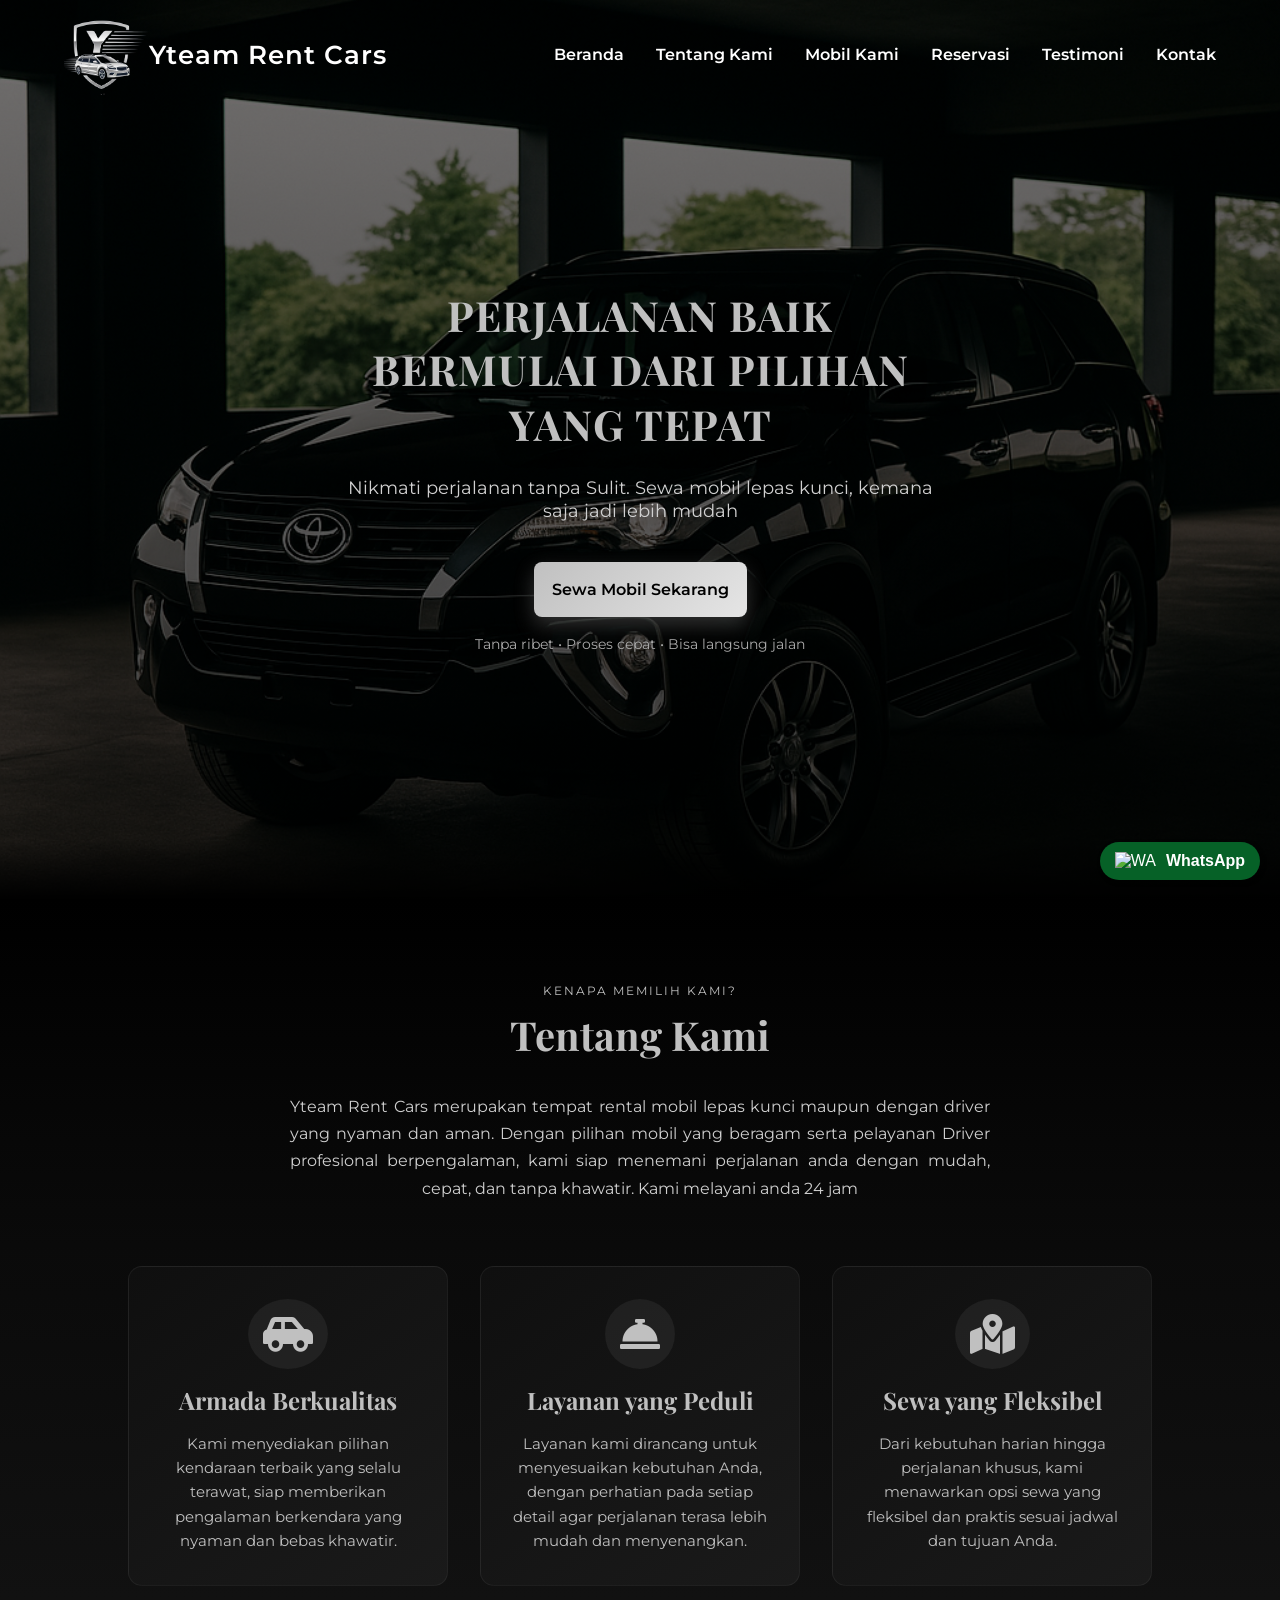
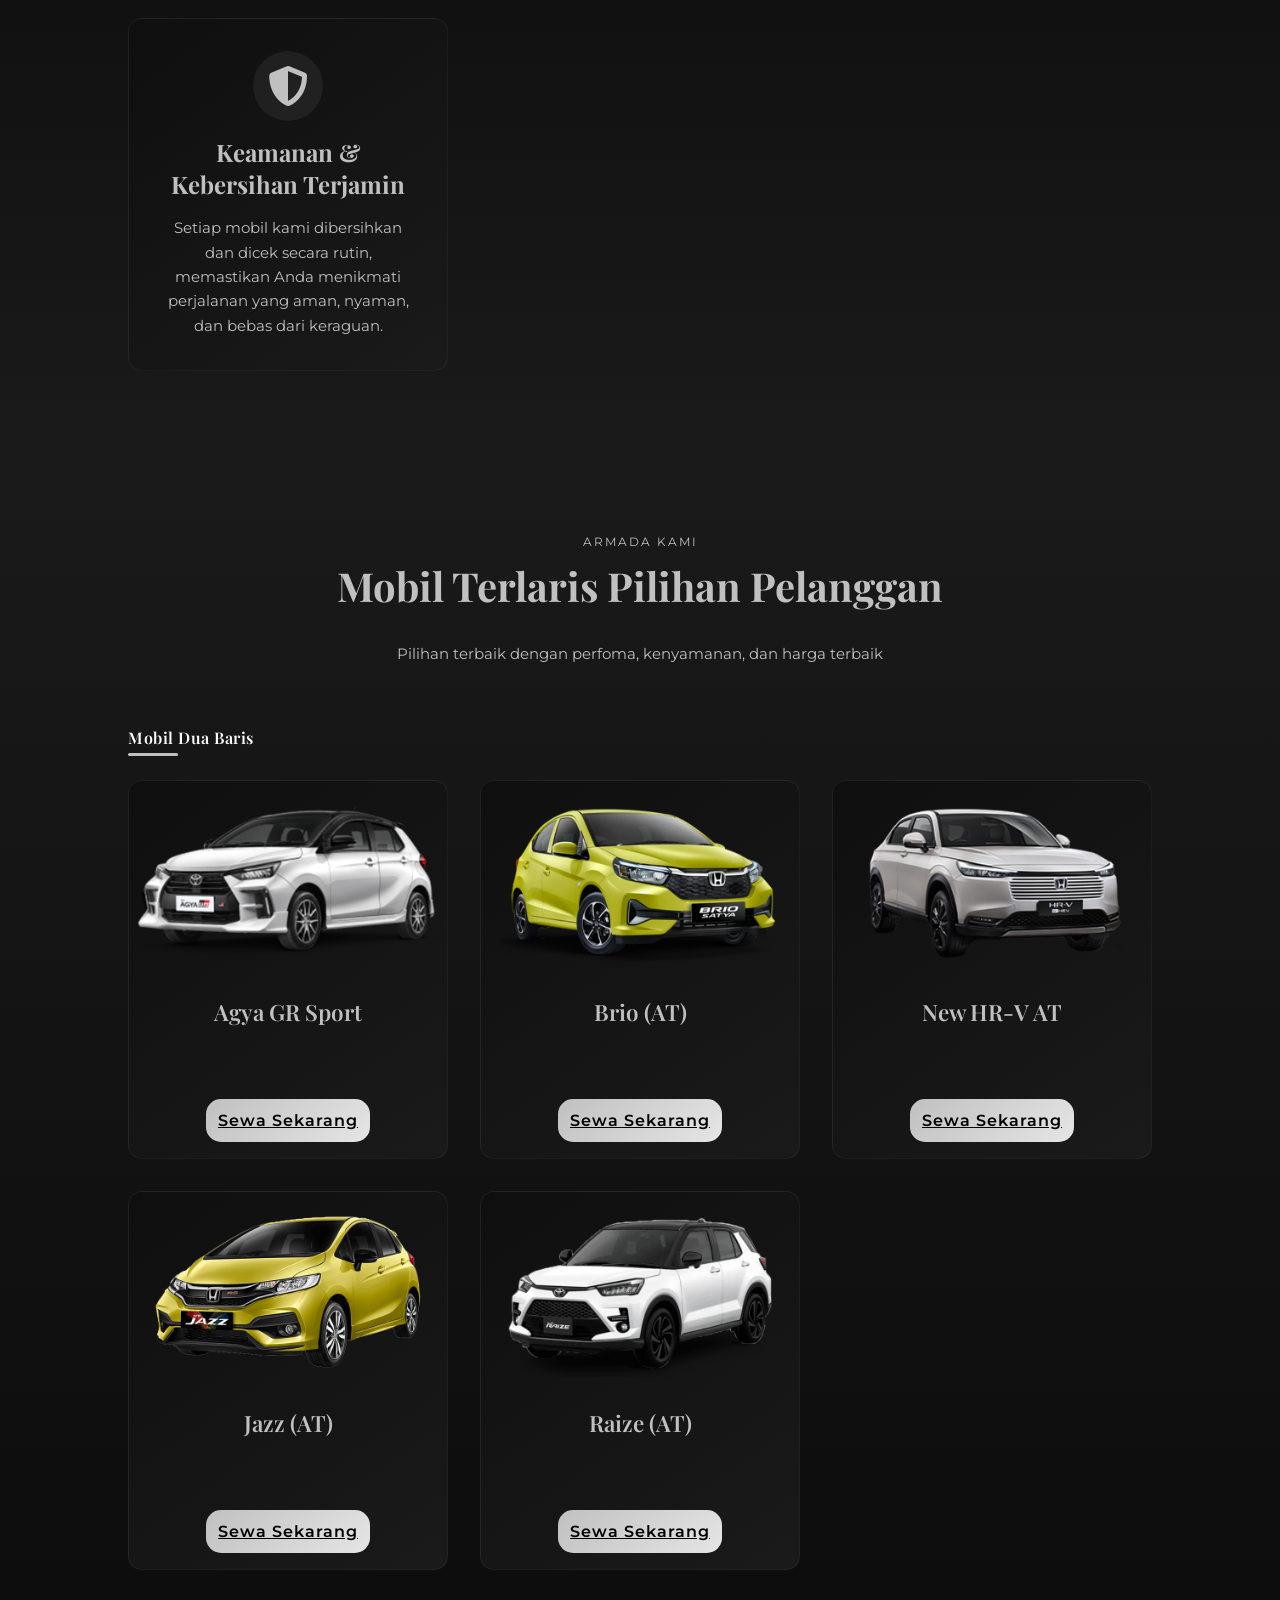
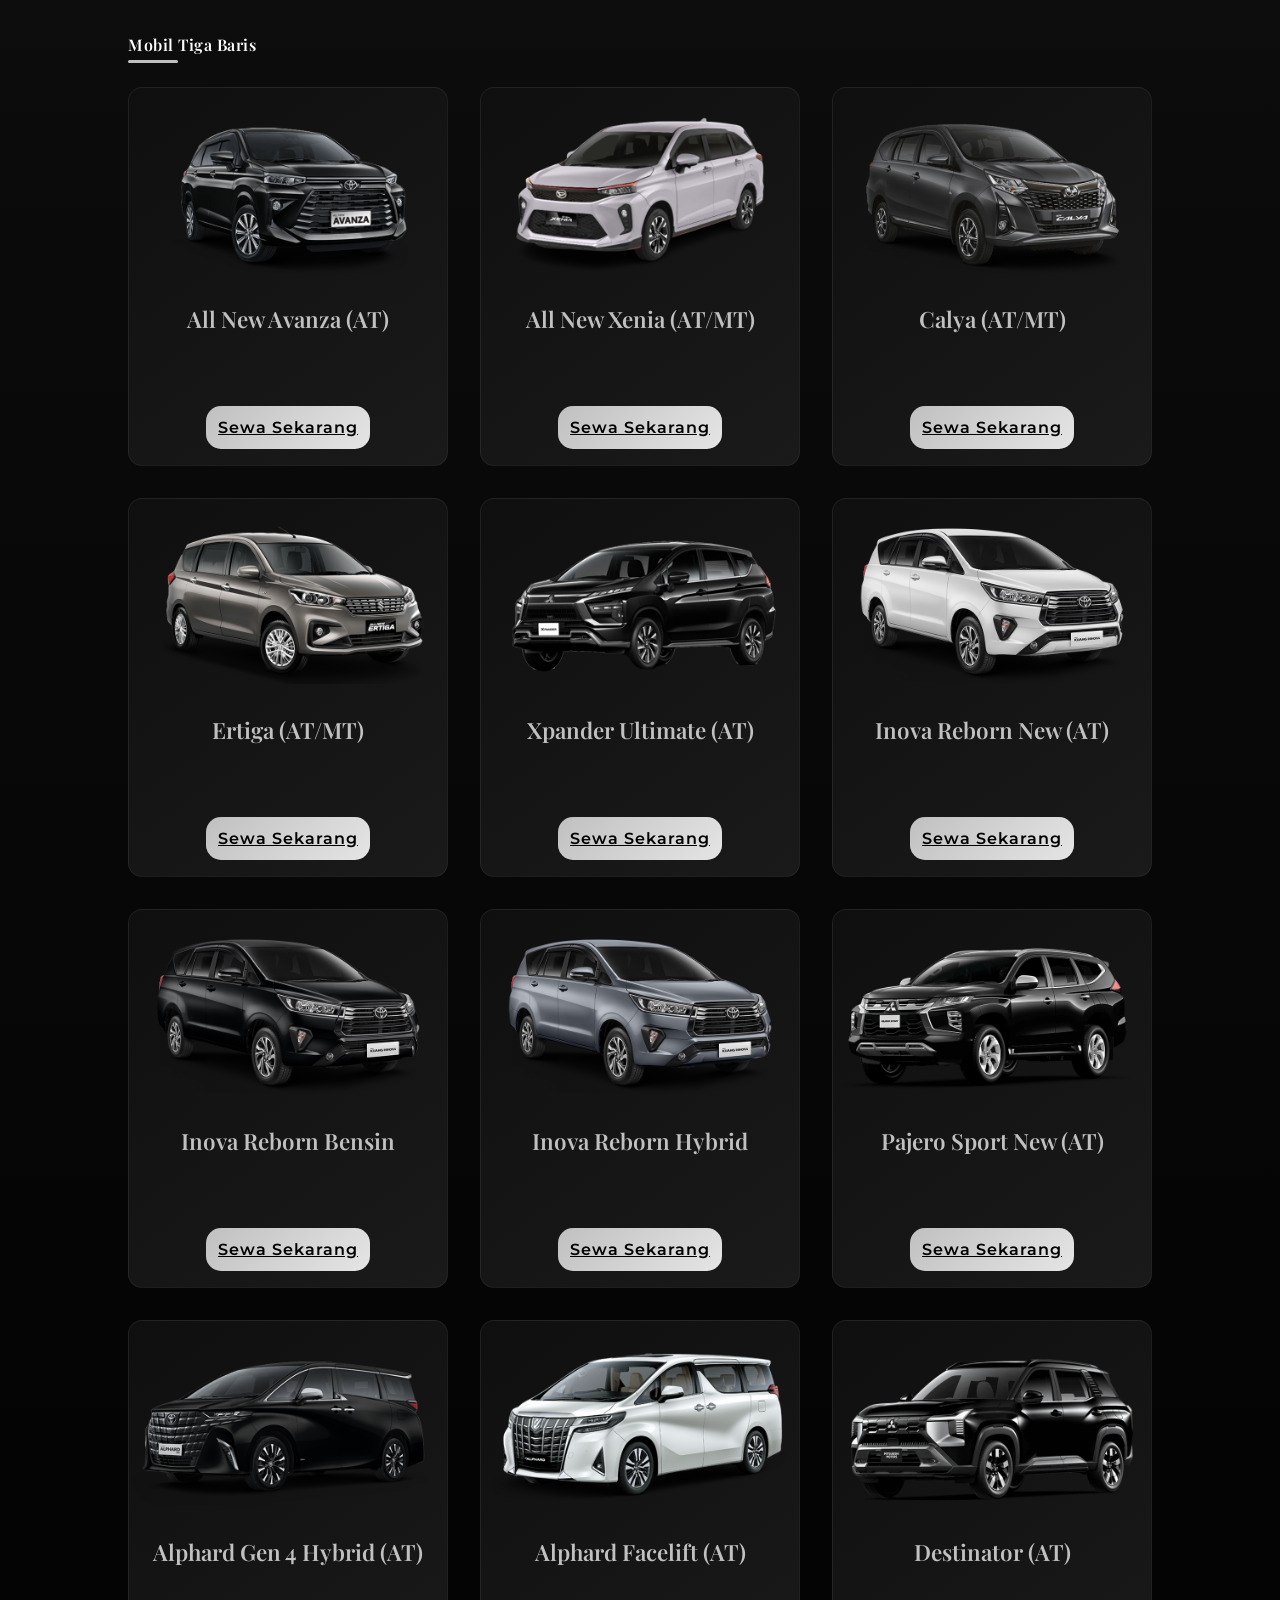
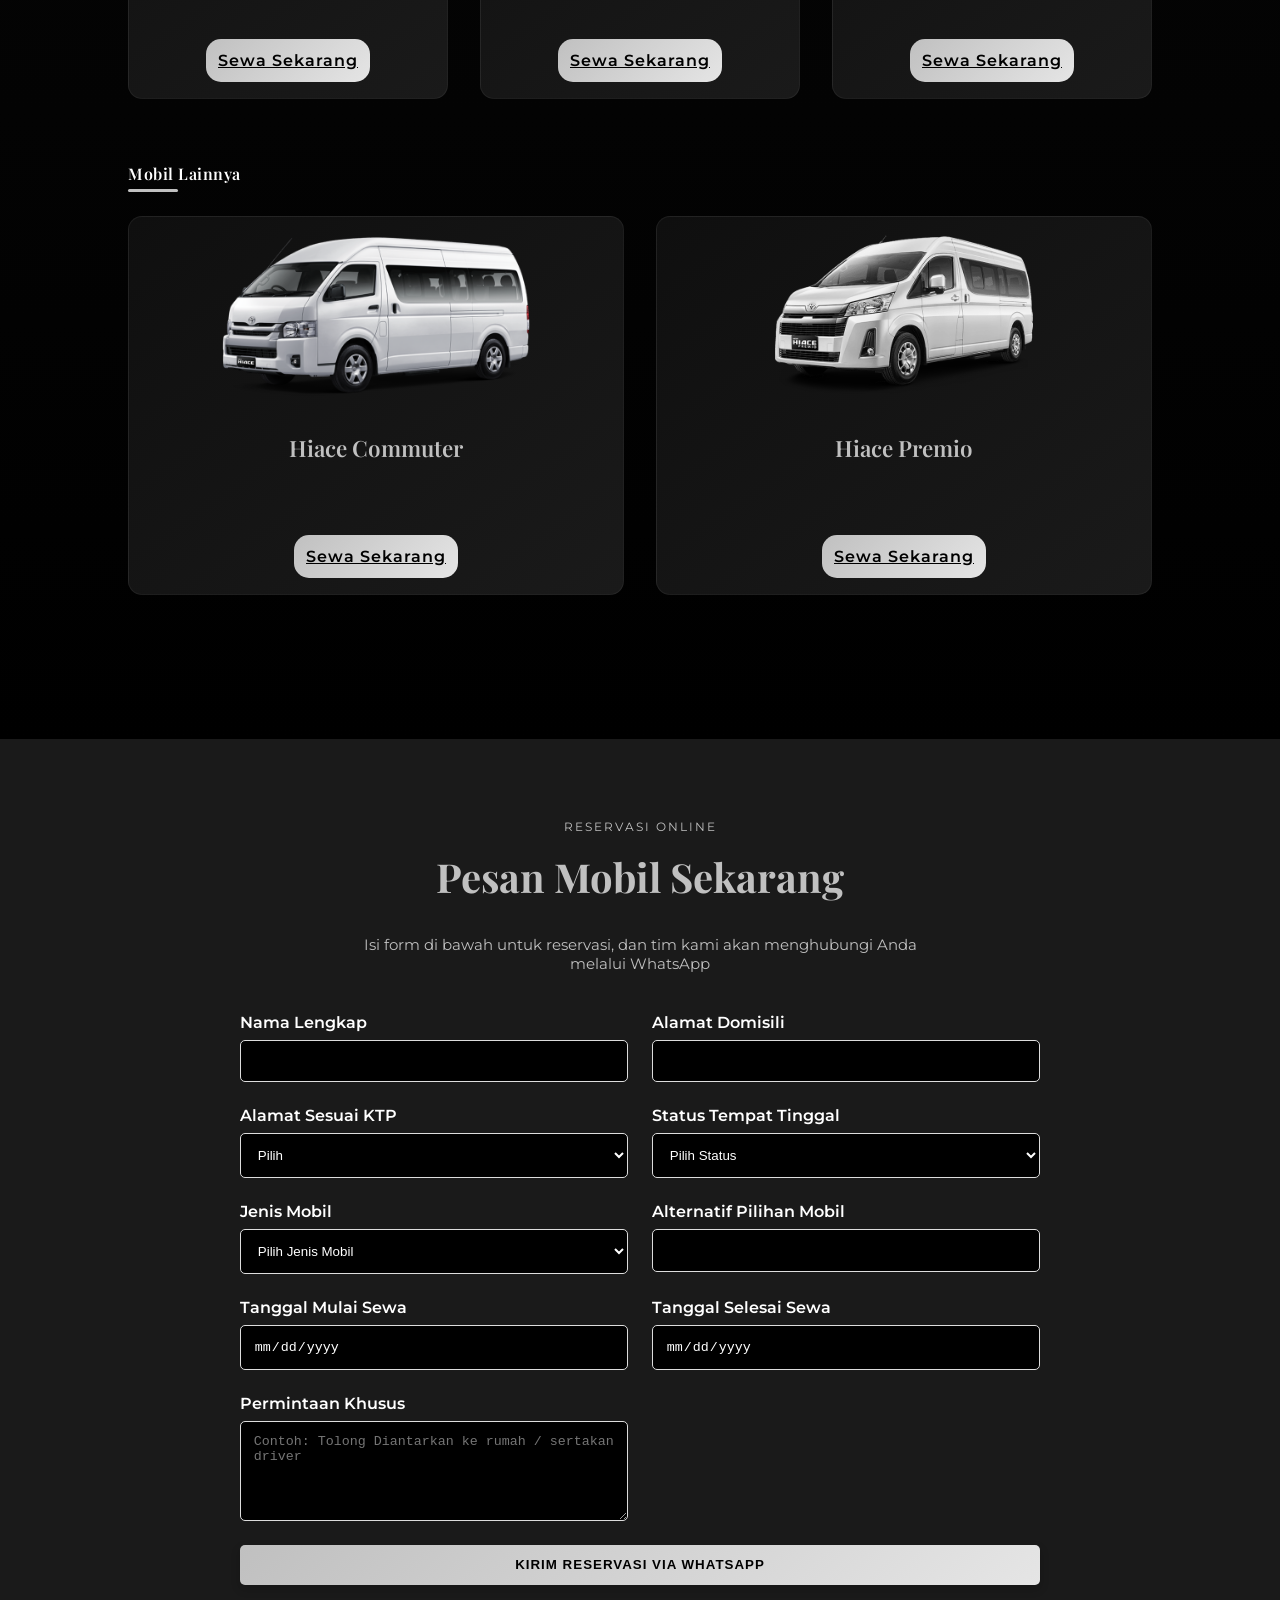
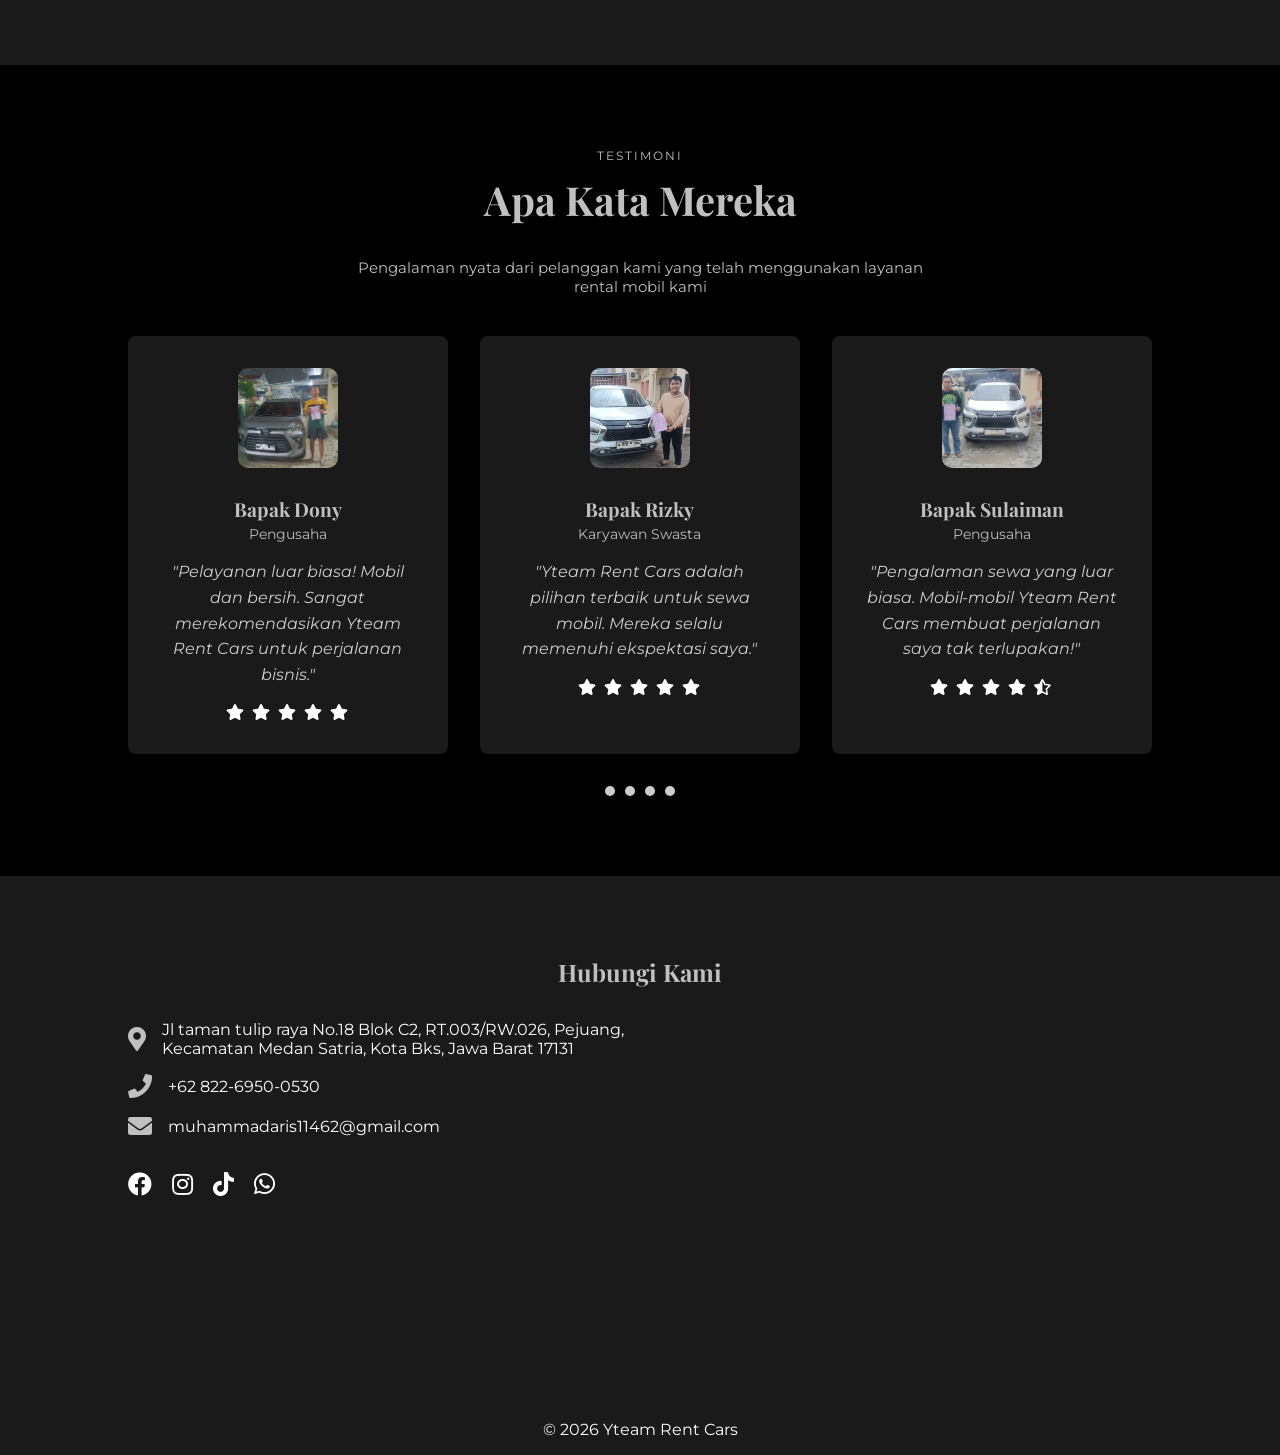
==== commit 6d2bc7ff: "Part 1" ====
--- a/index.html
+++ b/index.html
@@ -6,9 +6,9 @@
     <meta name="viewport" content="width=device-width, initial-scale=1.0"> 
     <meta name="keywords" content="yteamrentcar, rental mobil, sewa mobil jakarta, rental mobil jakarta">
     <meta name="description" content="Yteam Rent Cars merupakan tempat rental mobil lepas kunci maupun dengan driver
-yang nyaman dan aman. Dengan pilihan mobil yang beragam serta pelayanan Driver profesional
-berpengalaman, kami siap menemani perjalanan anda dengan mudah, cepat, dan tanpa khawatir.
-Kami melayani anda 24 jam" />
+                    yang nyaman dan aman. Dengan pilihan mobil yang beragam serta pelayanan Driver profesional
+                    berpengalaman, kami siap menemani perjalanan anda dengan mudah, cepat, dan tanpa khawatir.
+                    Kami melayani anda 24 jam" />
     <title>Yteam Rent Cars - Rental Mobil Bekasi Dengan Proses Persyaratan Cepat</title>
     <link rel="canonical" href="https://yteamrentcar.com" />
     <link rel="stylesheet" href="/styles.css">
@@ -105,29 +105,36 @@
     <p class="section-sub" data-aos="fade-up" data-aos-delay="200">
         Pilihan terbaik dengan perfoma, kenyamanan, dan harga terbaik
     </p>
-
+  <div class="car-category">
+    <h2>Mobil Dua Baris</h2>
   <div class="car-grid" data-aos="fade-up" data-aos-delay="200">
 
   <div class="car-card">
-    <img src="./images/all new avanza g.png" alt="All New Avanza Type G">
-    <h3>Avanza Type G (AT)</h3>
-    <div class="price-table">
-
-    </div>
-    <a href="#reservation" class="rent-button">Sewa Sekarang</a>
-  </div>
-
-  <div class="car-card">
-    <img src="./images/rush.png" alt="All New Rush">
-    <h3>All New Rush (AT)</h3>
+    <div class="car-image-wrapper">
+    <img src="./images/agyagrs.png" alt="Agya GR Sport">
+    </div>
+    <h3>Agya GR Sport</h3>
+    <div class="price-table">
+
+    </div>
+    <a href="#reservation" class="rent-button">Sewa Sekarang</a>
+  </div>
+
+  <div class="car-card">
+    <div class="car-image-wrapper">
+      <img src="./images/brioAT.png" alt="All New Brio">
+    </div>
+    <h3>Brio (AT)</h3>
     <div class="price-table">
     </div>
     <a href="#reservation" class="rent-button">Sewa Sekarang</a>
   </div>
 
 <div class="car-card">
-    <img src="./images/calya ata.png" alt="Calya AT">
-    <h3>Calya (AT)</h3>
+    <div class="car-image-wrapper">
+    <img src="./images/hrvAT.png" alt="New HR-V AT">
+    </div>
+    <h3>New HR-V AT</h3>
     <div class="price-table">
     </div>
       <a href="#reservation" class="rent-button">Sewa Sekarang</a>
@@ -135,27 +142,174 @@
 
 
  <div class="car-card">
-    <img src="./images/calya mt.png" alt="Calya MT">
-    <h3>Calya (MT)</h3>
+    <div class="car-image-wrapper">
+      <img src="./images/jazzAT.png" alt="Jazz AT">
+    </div>
+    <h3>⁠Jazz (AT)</h3>
     <div class="price-table">
     </div>
     <a href="#reservation" class="rent-button">Sewa Sekarang</a>
   </div>
   
   <div class="car-card">
-    <img src="./images/sigra mt.png" alt="Sigra MT">
-    <h3>Sigra (MT)</h3>
+    <div class="car-image-wrapper">
+      <img src="./images/raizeAT.png" alt="Raize AT">
+    </div>
+    <h3>Raize (AT)</h3>
      <div class="price-table">
     </div>
     <a href="#reservation" class="rent-button">Sewa Sekarang</a>
   </div>
-
-  <div class="car-card">
-    <img src="./images/agya  gr.png" alt="Agya GR Sport AT">
-    <h3>Agya GR Sport (AT)</h3>
-    <div class="price-table">
-    </div>
-    <a href="#reservation" class="rent-button">Sewa Sekarang</a>
+ </div>
+  </div>
+
+  <div class="car-category">
+    <h2>Mobil Tiga Baris</h2>
+    <div class="car-grid" data-aos="fade-up" data-aos-delay="200">
+  <div class="car-card">
+    <div class="car-image-wrapper">
+      <img src="./images/allnewavanzaAT.png" alt="All New Avanza AT">
+    </div>
+    <h3>All New Avanza (AT)</h3>
+    <div class="price-table">
+    </div>
+    <a href="#reservation" class="rent-button">Sewa Sekarang</a>
+  </div>
+
+  <div class="car-card">
+    <div class="car-image-wrapper">
+      <img src="./images/allnewxeniaATMT.png" alt="All New Xenia AT/MT">
+    </div>
+    <h3>⁠All New Xenia (AT/MT)</h3>
+    <div class="price-table">
+    </div>
+    <a href="#reservation" class="rent-button">Sewa Sekarang</a>
+  </div>
+
+    <div class="car-card">
+    <div class="car-image-wrapper">
+      <img src="./images/calyaat.png" alt="Calya AT/MT">
+    </div>
+    <h3>⁠Calya (AT/MT)</h3>
+    <div class="price-table">
+    </div>
+    <a href="#reservation" class="rent-button">Sewa Sekarang</a>
+  </div>
+
+    <div class="car-card">
+    <div class="car-image-wrapper">
+      <img src="./images/ertigamtat.png" alt="Ertiga AT/MT">
+    </div>
+    <h3>⁠Ertiga (AT/MT)</h3>
+    <div class="price-table">
+    </div>
+    <a href="#reservation" class="rent-button">Sewa Sekarang</a>
+  </div>
+
+    <div class="car-card">
+    <div class="car-image-wrapper">
+      <img src="./images/xpander.png" alt="Xpander Ultimate AT">
+    </div>
+    <h3>⁠Xpander Ultimate (AT)</h3>
+    <div class="price-table">
+    </div>
+    <a href="#reservation" class="rent-button">Sewa Sekarang</a>
+  </div>
+
+    <div class="car-card">
+    <div class="car-image-wrapper">
+      <img src="./images/inovarebornAT.png" alt="Inova Reborn New AT">
+    </div>
+    <h3>⁠Inova Reborn New (AT)</h3>
+    <div class="price-table">
+    </div>
+    <a href="#reservation" class="rent-button">Sewa Sekarang</a>
+  </div>
+
+    <div class="car-card">
+    <div class="car-image-wrapper">
+      <img src="./images/inovarebornb.png" alt="Inova Reborn Bensin">
+    </div>
+    <h3>⁠Inova Reborn Bensin</h3>
+    <div class="price-table">
+    </div>
+    <a href="#reservation" class="rent-button">Sewa Sekarang</a>
+  </div>
+
+    <div class="car-card">
+    <div class="car-image-wrapper">
+      <img src="./images/inovarebornh.png" alt="Inova Reborn Hybrid">
+    </div>
+    <h3>⁠Inova Reborn Hybrid</h3>
+    <div class="price-table">
+    </div>
+    <a href="#reservation" class="rent-button">Sewa Sekarang</a>
+  </div>
+
+    <div class="car-card">
+    <div class="car-image-wrapper">
+      <img src="./images/pajeronew.png" alt="Pajero Sport New AT">
+    </div>
+    <h3>⁠⁠Pajero Sport New (AT)</h3>
+    <div class="price-table">
+    </div>
+    <a href="#reservation" class="rent-button">Sewa Sekarang</a>
+  </div>
+
+    <div class="car-card">
+    <div class="car-image-wrapper">
+      <img src="./images/alphardnew.png" alt="Alphard Gen 4 Hybrid AT">
+    </div>
+    <h3>⁠Alphard Gen 4 Hybrid (AT)</h3>
+    <div class="price-table">
+    </div>
+    <a href="#reservation" class="rent-button">Sewa Sekarang</a>
+  </div>
+
+    <div class="car-card">
+    <div class="car-image-wrapper">
+      <img src="./images/alphardfacelift.png" alt="Alphard Facelift AT">
+    </div>
+    <h3>⁠Alphard Facelift (AT)</h3>
+    <div class="price-table">
+    </div>
+    <a href="#reservation" class="rent-button">Sewa Sekarang</a>
+  </div>
+
+  <div class="car-card">
+    <div class="car-image-wrapper">
+      <img src="./images/destinator.png" alt="Destinator AT">
+    </div>
+    <h3>⁠Destinator (AT)</h3>
+    <div class="price-table">
+    </div>
+    <a href="#reservation" class="rent-button">Sewa Sekarang</a>
+  </div>
+  </div>
+  </div>
+
+  <div class="car-category">
+    <h2>Mobil Lainnya</h2>
+    <div class="car-grid" data-aos="fade-up" data-aos-delay="200">
+  <div class="car-card">
+    <div class="car-image-wrapper">
+      <img src="./images/hiacek.png" alt="Hiace Commuter">
+    </div>
+    <h3>Hiace Commuter</h3>
+    <div class="price-table">
+    </div>
+    <a href="#reservation" class="rent-button">Sewa Sekarang</a>
+  </div>
+
+    <div class="car-card">
+    <div class="car-image-wrapper">
+      <img src="./images/hiaceprem.png" alt="Hiace Premio">
+    </div>
+    <h3>Hiace Premio </h3>
+    <div class="price-table">
+    </div>
+    <a href="#reservation" class="rent-button">Sewa Sekarang</a>
+  </div>
   </div>
   </div>
     </section>
@@ -214,26 +368,25 @@
                     <label for="car-type">Jenis Mobil</label>
                     <select name="jenis_mobil" id="jenis_mobil">
   <option value="">Pilih Jenis Mobil</option>  
-  <option value="All New Avanza Type G">Haice</option>
-  <option value="All New Avanza Type G">All New Avanza Type G (AT)</option>
-  <option value="All New Avanza Type E">All New Avanza Type E (AT)</option>
-  <option value="All New Rush">All New Rush (AT)</option>
-  <option value="Calya/Sigra">Calya (AT)</option>
-  <option value="Calya/Sigra">Calya (MT)</option>
-  <option value="Calya/Sigra">Sigra (MT)</option>
-  <option value="Agya GR Sport AT">Agya GR Sport (AT)</option>
-  <option value="New Yaris">New Yaris (AT)</option>
-  <option value="Xpander Ultimate">Xpander Ultimate (AT)</option>
-  <option value="Brio">Brio (AT)</option>
-  <option value="Veloz">Veloz (AT)</option>
-  <option value="Pajero AT Diesel">Pajero (AT) Diesel</option>
-  <option value="Innova Zenix">Innova Zenix (AT)</option>
-  <option value="New Hrv">New Hrv (AT)</option>
-  <option value="Fortuner VRZ/GR Sport AT">Fortuner VRZ/GR Sport (AT)</option>
-  <option value="Alphard AT">Alphard (AT)</option>
-  <option value="Grand New Innova Reborn AT Diesel">Grand New Innova Reborn (AT) Diesel</option>
-  <option value="Innova Reborn AT Diesel">Innova Reborn (AT) Diesel</option>
-  <option value="Innova Zenix Hybrid">Innova Zenix Hybrid</option>
+  <option value="Agya GR Sport">Agya GR Sport</option>
+  <option value="Brio (AT)">Brio (AT)</option>
+  <option value="New HR-V AT">New HR-V (AT)</option>
+  <option value="Jazz AT">Jazz (AT)</option>
+  <option value="Raize AT">Raize (AT)</option>
+  <option value="All New Avanza AT">All New Avanza (AT)</option>
+  <option value="⁠All New Xenia AT/MT">⁠All New Xenia (AT/MT)</option>
+  <option value="Calya AT/MT">Calya (AT/MT)</option>
+  <option value="Ertiga AT/MT">Ertiga (AT/MT)</option>
+  <option value="⁠Xpander Ultimate AT">Xpander Ultimate (AT)</option>
+  <option value="⁠Inova Reborn New AT">Inova Reborn New (AT)</option>
+  <option value="Inova Reborn Bensin">Inova Reborn Bensin</option>
+  <option value="⁠Inova Reborn Hybrid">inova Reborn Hybrid</option>
+  <option value="Pajero Sport New AT">Pajero Sport New (AT)</option>
+  <option value="⁠Alphard Gen 4 Hybrid AT">Alphard Gen 4 Hybrid (AT)</option>
+  <option value="Alphard Facelift AT">Alphard Facelift (AT)</option>
+  <option value="Destinator AT">Destinator (AT)</option>
+  <option value="Hiace Commuter">Hiace Commuter</option>
+  <option value="Hiace Premio">Hiace Premio</option>
 </select>
 
                 </div>
@@ -265,8 +418,61 @@
         
         
         <section id="testimonials" class="testimonials">
+
+            <span class="section-badge testimonial-badge" data-aos="fade-up">Testimoni</span>
+            
             <h2 data-aos="fade-up">Apa Kata Mereka</h2>
+            
+            <p class="section-sub" data-aos="fade-up" data-aos-delay="200">
+                Pengalaman nyata dari pelanggan kami yang telah menggunakan layanan rental mobil kami
+            </p>
+
             <div class="testimonial-container" data-aos="fade-up" data-aos-delay="200">
+                
+                <div class="testimonial-track">
+                    
+                    <div class="testimonial-card">
+                    <img src="./images/testi2.jpg" alt="John Doe" class="avatar">
+                    <h3>Bapak Dony</h3>
+                    <p class="role">Pengusaha</p>
+                    <p class="quote">"Pelayanan luar biasa! Mobil dan bersih. Sangat merekomendasikan Yteam Rent Cars untuk perjalanan bisnis."</p>
+                    <div class="rating">
+                        <i class="fas fa-star"></i>
+                        <i class="fas fa-star"></i>
+                        <i class="fas fa-star"></i>
+                        <i class="fas fa-star"></i>
+                        <i class="fas fa-star"></i>
+                </div>
+            </div>
+
+                <div class="testimonial-card">
+                    <img src="./images/testi3.jpg" alt="Jane Smith" class="avatar">
+                    <h3>Bapak Rizky</h3>
+                    <p class="role">Karyawan Swasta</p>
+                    <p class="quote">"Yteam Rent Cars adalah pilihan terbaik untuk sewa mobil. Mereka selalu memenuhi ekspektasi saya."</p>
+                    <div class="rating">
+                        <i class="fas fa-star"></i>
+                        <i class="fas fa-star"></i>
+                        <i class="fas fa-star"></i>
+                        <i class="fas fa-star"></i>
+                        <i class="fas fa-star"></i>
+                    </div>
+                </div>
+
+                <div class="testimonial-card">
+                    <img src="./images/testi1.jpg" alt="Mike Johnson" class="avatar">
+                    <h3>Bapak Sulaiman</h3>
+                    <p class="role">Pengusaha</p>
+                    <p class="quote">"Pengalaman sewa yang luar biasa. Mobil-mobil Yteam Rent Cars membuat perjalanan saya tak terlupakan!"</p>
+                    <div class="rating">
+                        <i class="fas fa-star"></i>
+                        <i class="fas fa-star"></i>
+                        <i class="fas fa-star"></i>
+                        <i class="fas fa-star"></i>
+                        <i class="fas fa-star-half-alt"></i>
+                    </div>
+                </div>
+                
                 <div class="testimonial-card">
                     <img src="./images/testi2.jpg" alt="John Doe" class="avatar">
                     <h3>Bapak Dony</h3>
@@ -280,33 +486,8 @@
                         <i class="fas fa-star"></i>
                     </div>
                 </div>
-                <div class="testimonial-card">
-                    <img src="./images/testi3.jpg" alt="Jane Smith" class="avatar">
-                    <h3>Bapak Rizky</h3>
-                    <p class="role">Karyawan Swasta</p>
-                    <p class="quote">"Yteam Rent Cars adalah pilihan terbaik untuk sewa mobil. Mereka selalu memenuhi ekspektasi saya."</p>
-                    <div class="rating">
-                        <i class="fas fa-star"></i>
-                        <i class="fas fa-star"></i>
-                        <i class="fas fa-star"></i>
-                        <i class="fas fa-star"></i>
-                        <i class="fas fa-star"></i>
-                    </div>
-                </div>
-                <div class="testimonial-card">
-                    <img src="./images/testi1.jpg" alt="Mike Johnson" class="avatar">
-                    <h3>Bapak Sulaiman</h3>
-                    <p class="role">Pengusaha</p>
-                    <p class="quote">"Pengalaman sewa yang luar biasa. Mobil-mobil Yteam Rent Cars membuat perjalanan saya tak terlupakan!"</p>
-                    <div class="rating">
-                        <i class="fas fa-star"></i>
-                        <i class="fas fa-star"></i>
-                        <i class="fas fa-star"></i>
-                        <i class="fas fa-star"></i>
-                        <i class="fas fa-star-half-alt"></i>
-                    </div>
-                </div>
             </div>
+            <div class="testimonial-dots"></div>
         </section>
         
 
@@ -317,29 +498,32 @@
                     <div class="contact-item">
                         <i class="fas fa-map-marker-alt"></i> 
                         <p> Jl taman tulip raya No.18 Blok
-C2, RT.003/RW.026, Pejuang, Kecamatan Medan Satria, Kota Bks, Jawa Barat 17131
+                            C2, RT.003/RW.026, Pejuang, Kecamatan Medan Satria, Kota Bks, Jawa Barat 17131
                         </p>
                     </div>
                     <div class="contact-item">
                         <i class="fas fa-phone"></i>
                         <p>+62 822-6950-0530</p>
                     </div>
+
                     <div class="contact-item">
                         <i class="fas fa-envelope"></i>
                         <p>muhammadaris11462@gmail.com</p>
                     </div>
+
                     <div class="social-media">
                         <a href="https://www.facebook.com/profile.php?id=61552046094495v" target="_blank"><i class="fab fa-facebook"></i></a>
                         <a href="https://www.instagram.com/sans_rent_car" target="_blank"><i class="fab fa-instagram"></i></a>
                         <a href="https://www.tiktok.com/@sansrentcar?_t=ZS-8wt8WgPd97Q&_r=1" target="_blank" aria-label="TikTok">
-<i class="fab fa-tiktok"></i>
-</a>
+                            <i class="fab fa-tiktok"></i>
+                        </a>
                         <a href="https://wa.me/message/RJDZHP4MCR55F1" target="_blank"><i class="fab fa-whatsapp"></i></a>
                     </div>
                 </div>
-                <div class="map">
-<iframe src="https://www.google.com/maps/embed?pb=!1m18!1m12!1m3!1d3966.6527564062785!2d106.9939316!3d-6.177217099999999!2m3!1f0!2f0!3f0!3m2!1i1024!2i768!4f13.1!3m3!1m2!1s0x2e698b6c838f02af%3A0x8a8093a67ef804f1!2sYteam%20Rent%20Car!5e0!3m2!1sen!2sid!4v1775375850963!5m2!1sen!2sid" width="600" height="450" style="border:0;" allowfullscreen="" loading="lazy" referrerpolicy="no-referrer-when-downgrade" width="600" height="450" style="border:0;" allowfullscreen="" loading="lazy" referrerpolicy="no-referrer-when-downgrade"></iframe>
-                </div>
+            <div class="map">
+                <iframe src="https://www.google.com/maps/embed?pb=!1m18!1m12!1m3!1d3966.6527564062785!2d106.9939316!3d-6.177217099999999!2m3!1f0!2f0!3f0!3m2!1i1024!2i768!4f13.1!3m3!1m2!1s0x2e698b6c838f02af%3A0x8a8093a67ef804f1!2sYteam%20Rent%20Car!5e0!3m2!1sen!2sid!4v1775375850963!5m2!1sen!2sid" width="600" height="450" style="border:0;" allowfullscreen="" loading="lazy" referrerpolicy="no-referrer-when-downgrade" width="600" height="450" style="border:0;" allowfullscreen="" loading="lazy" referrerpolicy="no-referrer-when-downgrade"></iframe>
+            </div>
+
             </div>
         </section>
         
@@ -395,8 +579,6 @@
 });
 </script>
 
-
-
 <a href="https://wa.me/6282269500530?text=Halo%20saya%20mau%20sewa%20mobil" 
    class="wa-float" target="_blank">
    <img src="https://img.icons8.com/ios-filled/30/ffffff/whatsapp.png" alt="WA">
--- a/styles.css
+++ b/styles.css
@@ -20,7 +20,9 @@
     color: var(--text-color);
 }
 
-/* NAVBAR */
+/* ========================
+   NAVBAR
+======================== */
 header {
     position: fixed;
     width: 100%;
@@ -28,23 +30,20 @@
 }
 
 nav {
-    position: relative;
     display: flex;
     justify-content: space-between;
     align-items: center;
-    position: relative;
+
     padding: 14px 5%;
     min-height: 70px;
-    z-index: 1000;
+
     background: transparent;
-
     transition: all 0.3s ease;
 }
 
 /* SCROLL EFFECT */
 nav.scrolled {
     padding: 6px 5%;
-    min-height: 70px;
 
     background: linear-gradient(
         to bottom,
@@ -60,22 +59,23 @@
     transform: translateY(-100%);
 }
 
-nav.scrolled .logo img {
-    width: 48px;
-}
-
+/* ========================
+   LOGO
+======================== */
 .logo {
     display: flex;
     align-items: center;
-    justify-content: flex-start; 
-}
-
-/* LOGO */
+}
+
 .logo img {
     width: 85px;
     height: auto;
     object-fit: contain;
     transition: 0.3s;
+}
+
+nav.scrolled .logo img {
+    width: 48px;
 }
 
 .brand-text {
@@ -87,30 +87,12 @@
 }
 
 nav.scrolled .brand-text {
-    font-size: 1.1rem; 
-}
-
-
-/* Layar kecil (mobile) */
-@media screen and (max-width: 768px) {
-    .logo {
-        justify-content: space-between;
-        width: 100%;
-    }
-
-    .logo img {
-        width: 55px;
-     
-    }
-
-    .logo {
-        justify-content: left;
-        position: relative;
-    }
-}
-
-
-/* MENU */
+    font-size: 1.1rem;
+}
+
+/* ========================
+   MENU DESKTOP
+======================== */
 .nav-links {
     display: flex;
     list-style: none;
@@ -118,7 +100,6 @@
 }
 
 .nav-links a {
-    position: relative;
     color: white;
     text-decoration: none;
     font-weight: 600;
@@ -127,11 +108,14 @@
 
 .nav-links a:hover {
     color: var(--accent-color);
-    text-shadow: 0 0 8px rgba(192,192,192,0.7),
-                 0 0 15px rgba(192,192,192,0.5);
-}
-
-/* BURGER */
+    text-shadow: 
+        0 0 8px rgba(192,192,192,0.7),
+        0 0 15px rgba(192,192,192,0.5);
+}
+
+/* ========================
+   BURGER
+======================== */
 .burger {
     display: none;
     cursor: pointer;
@@ -145,29 +129,38 @@
     transition: 0.3s;
 }
 
-/* MOBILE */
+/* ========================
+   MOBILE NAVBAR
+======================== */
 @media (max-width: 768px) {
+
+    /* LOGO MOBILE */
+    .logo img {
+        width: 55px;
+    }
+
+    /* NAV MENU */
     .nav-links {
         position: absolute;
-        right: -100%;
         top: 70px;
+        right: 0;
+
         width: 100%;
-
         height: 100vh;
 
-        background: rgba(0, 0, 0, 0.6);
+        display: flex;
+        flex-direction: column;
+        align-items: center;
+
+        background: rgba(0, 0, 0, 0.7);
         backdrop-filter: blur(12px);
 
-        padding-top: 10px; /* 🔥 lebih rapat */
-        /* margin-top: 10px; ❌ hapus */
-
-        z-index: 999;
-
-        transition: 0.5s;
+        transform: translateX(100%);
+        transition: transform 0.4s ease;
     }
 
     .nav-links li {
-            margin: 20px 0;
+        margin: 20px 0;
         opacity: 0;
     }
 
@@ -175,16 +168,20 @@
         background: rgba(192,192,192,0.1);
     }
 
+    /* ACTIVE MENU */
+    .nav-active {
+        transform: translateX(0);
+    }
+
+    /* BURGER SHOW */
     .burger {
         display: block;
     }
-
-    .nav-active {
-        right: 0;
-    }
-}
-
-/* ANIMATION */
+}
+
+/* ========================
+   BURGER ANIMATION
+======================== */
 .toggle .line1 {
     transform: rotate(-45deg) translate(-5px,6px);
 }
@@ -195,6 +192,7 @@
     transform: rotate(45deg) translate(-5px,-6px);
 }
 
+/* LINK ANIMATION */
 @keyframes navFade {
     from {
         opacity: 0;
@@ -206,9 +204,11 @@
     }
 }
 
-/* CONTENT */
+/* ========================
+   CONTENT GLOBAL
+======================== */
 main {
-    padding-top: 100px;
+    padding-top: 0;
 }
 
 section {
@@ -221,65 +221,86 @@
     color: var(--accent-color);
 }
 
+/* ========================
+   HERO
+======================== */
 .hero {
-  position: relative;
-  height: 100vh;
-  overflow: hidden;
-  display: flex;
-  justify-content: center;
-  align-items: center;
-  text-align: center;
-}
-
+    position: relative;
+
+    height: 100vh;
+    padding-top: var(--nav-height); /* 🔥 FIX TABRAKAN NAVBAR */
+    box-sizing: border-box;
+
+    overflow: hidden;
+
+    display: flex;
+    justify-content: center;
+    align-items: center;
+    text-align: center;
+}
+
+/* BACKGROUND */
 .hero-bg {
-  position: absolute;
-  inset: 0;
-  width: 100%;
-  height: 100%;
-  object-fit: cover;
-  z-index: 0;
-  transition: transform 0.6s ease-out;
-}
-
+    position: absolute;
+    inset: 0;
+    width: 100%;
+    height: 100%;
+    object-fit: cover;
+    z-index: 0;
+
+    transition: transform 0.6s ease-out;
+}
+
+/* OVERLAY */
 .hero::before {
-  content: "";
-  position: absolute;
-  inset: 0;
-  background: linear-gradient(
-    to bottom,
-    rgba(0,0,0,0.5),
-    rgba(0,0,0,0.75)
-  );
-  z-index: 1;
-}
-
+    content: "";
+    position: absolute;
+    inset: 0;
+
+    background: linear-gradient(
+        to bottom,
+        rgba(0,0,0,0.5),
+        rgba(0,0,0,0.75)
+    );
+
+    z-index: 1;
+}
+
+/* CONTENT */
 .hero-content {
-  position: relative;
-  z-index: 2;
-  color: white;
-  padding: 0 1rem;
+    position: relative;
+    z-index: 2;
+    color: white;
+    padding: 0 1rem;
+    transform: translateY(60px);
 }
 
 .hero h1 {
-  font-size: 2.6rem;
-  line-height: 1.3;
-  letter-spacing: 1px;
-  text-shadow: 0 5px 20px rgba(0,0,0,0.5);
-  margin-bottom: 20px;
+    font-size: 2.6rem;
+    line-height: 1.3;
+    letter-spacing: 1px;
+    text-shadow: 0 5px 20px rgba(0,0,0,0.5);
+    margin-bottom: 25px;
 }
 
 .hero p {
-  font-size: 1.15rem;
-  color: #d1d1d1;
-  max-width: 600px;
-  margin: 0 auto 2rem;
-  margin-bottom: 30px;
-}
-
+    font-size: 1.15rem;
+    color: #d1d1d1;
+
+    max-width: 600px;
+    margin: 0 auto 40px;
+}
+
+/* ========================
+   TEXT UTIL
+======================== */
 .highlight {
     color: var(--accent-color);
 }
 
+/* ========================
+   ANIMATION
+======================== */
 @keyframes fadeInUp {
     from {
         opacity: 0;
@@ -291,22 +312,23 @@
     }
 }
 
+/* ========================
+   CTA BUTTON
+======================== */
 .cta-button {
     display: inline-block;
-    padding: 15px 15px;
-    border-radius: 15px;
+
+    padding: 18px;
+    border-radius: 8px;
+
     position: relative;
     overflow: hidden;
-    background: linear-gradient(
-        135deg,
-        #C0C0C0,
-        #E5E5E5
-    );
-
+
+    background: linear-gradient(135deg, #C0C0C0, #E5E5E5);
     color: black;
+
     font-weight: 600;
     text-decoration: none;
-    letter-spacing: 1px;
 
     transition: all 0.3s ease;
     box-shadow: 0 8px 20px rgba(192,192,192,0.25);
@@ -319,6 +341,7 @@
     color: #aaa;
 }
 
+/* Shine effect */
 .cta-button::after {
     content: "";
     position: absolute;
@@ -326,36 +349,31 @@
     left: -75%;
     width: 50%;
     height: 100%;
+
     background: linear-gradient(
         120deg,
         transparent,
         rgba(255,255,255,0.4),
         transparent
     );
+
     transform: skewX(-20deg);
 }
 
-/* animasi saat hover */
+/* HOVER */
 .cta-button:hover::after {
     left: 120%;
     transition: 0.7s;
 }
-/* HOVER */
+
 .cta-button:hover {
     transform: translateY(-4px);
     box-shadow: 0 10px 25px rgba(192,192,192,0.3);
 }
 
-@media (max-width: 768px) {
-  .hero h1 {
-    font-size: 1.8rem;
-  }
-
-  .hero p {
-    font-size: 1rem;
-  }
-}
-
+/* ========================
+   BADGE
+======================== */
 .section-badge {
     display: inline-block;
     font-size: 0.75rem;
@@ -366,44 +384,140 @@
 }
 
 .reservation-badge {
-    display: block;          /* ubah jadi block supaya bisa margin auto */
-    width: max-content;      /* supaya lebar sesuai konten */
-    margin: 0 auto 1rem auto;/* center horizontal */
-}
-
+    display: block;
+    width: max-content;
+    margin: 0 auto 1rem auto;
+}
+
+/* ========================
+   MOBILE
+======================== */
+@media (max-width: 768px) {
+
+    /* NAV HEIGHT FIX */
+    :root {
+        --nav-height: 100px;
+    }
+
+    /* SECTION */
+    section {
+        padding: 3rem 1.5rem;
+    }
+
+    /* HERO */
+    .hero {
+        height: auto; /* biar tidak kepotong */
+        padding: calc(var(--nav-height) + 2rem) 1.5rem 3rem;
+    }
+
+    .hero-content {
+        transform: translateY(0); /* 🔥 reset */
+    }
+    
+    .hero h1 {
+        font-size: 1.9rem;
+        line-height: 1.4;
+        margin-bottom: 20px;
+    }
+
+    .hero p {
+        font-size: 0.95rem;
+        line-height: 1.6;
+        margin-bottom: 30px;
+    }
+
+    /* CTA */
+    .cta-button {
+        width: 100%;
+        text-align: center;
+        padding: 14px;
+        font-size: 0.95rem;
+    }
+
+    .cta-note {
+        font-size: 0.75rem;
+    }
+
+    /* HEADING */
+    h1, h2, h3 {
+        margin-bottom: 1.5rem;
+    }
+
+    h2 {
+        font-size: 1.6rem;
+    }
+
+    h3 {
+        font-size: 1.2rem;
+    }
+
+    /* BADGE */
+    .section-badge {
+        font-size: 0.7rem;
+        letter-spacing: 1.5px;
+    }
+}
+
+/* ========================
+   ABOUT SECTION
+======================== */
 .about {
-    background-color: var(--secondary-color);
+    position: relative;
+    background: linear-gradient(
+        to bottom,
+        #000000 0%,
+        #0a0a0a 30%,
+        #1a1a1a 100%
+    );
+
     text-align: center;
     padding: 5rem 10%;
 }
 
+/* TRANSISI DARI HERO */
+.about::before {
+    content: "";
+    position: absolute;
+    top: -60px;
+    left: 0;
+    width: 100%;
+    height: 60px;
+
+    background: linear-gradient(
+        to bottom,
+        transparent,
+        #000000
+    );
+}
+
+/* TITLE */
 .about h2 {
     font-size: 2.5rem;
     margin-bottom: 2rem;
 }
 
+/* DESCRIPTION */
 .about-description {
     max-width: 700px;
     margin: 0 auto 4rem;
+
     color: #cfcfcf;
     line-height: 1.7;
-    text-align: justify;        /* rata kanan-kiri */
-    text-align-last: center;    /* baris terakhir tetap di tengah */
-}
-
+
+    text-align: justify;
+    text-align-last: center;
+}
+
+/* GRID */
 .about-cards {
     display: grid;
     grid-template-columns: repeat(auto-fit, minmax(250px, 1fr));
     gap: 2rem;
 }
 
+/* CARD */
 .about-card {
-    background: linear-gradient(
-        145deg,
-        #0f0f0f,
-        #1a1a1a
-    );
-
+    background: linear-gradient(145deg, #0f0f0f, #1a1a1a);
     border: 1px solid rgba(192,192,192,0.08);
 
     border-radius: 14px;
@@ -412,6 +526,7 @@
     transition: all 0.35s ease;
 }
 
+/* HOVER */
 .about-card:hover {
     transform: translateY(-10px) scale(1.02);
 
@@ -420,8 +535,10 @@
         0 0 15px rgba(192,192,192,0.1);
 }
 
+/* ICON */
 .about-card i {
     display: inline-block;
+
     font-size: 2.5rem;
     color: var(--accent-color);
 
@@ -433,6 +550,7 @@
     background: rgba(192,192,192,0.08);
 }
 
+/* TEXT */
 .about-card h3 {
     font-size: 1.5rem;
     margin-bottom: 1rem;
@@ -444,34 +562,45 @@
     line-height: 1.6;
 }
 
-/* =======================
-   MOBILE ABOUT SECTION
-======================= */
+/* ========================
+   MOBILE ABOUT
+======================== */
 @media (max-width: 768px) {
 
     .about {
-        padding: 3rem 5%;
+        padding: 3rem 1.5rem;
     }
 
     .about h2 {
         font-size: 1.8rem;
-        margin-bottom: 2rem;
-    }
-
+        margin-bottom: 1.5rem;
+    }
+
+    /* 🔥 FIX readability */
     .about-description {
         font-size: 0.9rem;
+        line-height: 1.6;
+
+        text-align: left; /* 🔥 lebih nyaman dibaca */
+        text-align-last: left;
+
         margin-bottom: 2.5rem;
         padding: 0 5px;
     }
 
+    /* GRID */
     .about-cards {
-        grid-template-columns: 1fr; /* 1 kolom */
-        gap: 1.5rem;
-    }
-
+        grid-template-columns: 1fr;
+        gap: 1.2rem;
+    }
+
+    /* CARD */
     .about-card {
         padding: 1.5rem;
         border-radius: 12px;
+
+        /* 🔥 tambahan depth */
+        box-shadow: 0 6px 15px rgba(0,0,0,0.3);
     }
 
     .about-card i {
@@ -490,151 +619,48 @@
     }
 }
 
+/* ========================
+   CARS SECTION
+======================== */
 .cars {
+    position: relative;
+
     text-align: center;
-    background-color: var(--primary-color);
+
+    /* 🔥 gradient biar nyatu dari about */
+    background: linear-gradient(
+        to bottom,
+        #1a1a1a 0%,
+        #0a0a0a 40%,
+        #000000 100%
+    );
+
     padding: 5rem 10%;
 }
 
+/* 🔥 TRANSISI DARI ABOUT */
+.cars::before {
+    content: "";
+    position: absolute;
+    top: -60px;
+    left: 0;
+    width: 100%;
+    height: 60px;
+
+    background: linear-gradient(
+        to bottom,
+        transparent,
+        #1a1a1a
+    );
+}
+
+/* TITLE */
 .cars h2 {
     font-size: 2.5rem;
     margin-bottom: 2rem;
 }
 
-.car-grid {
-    display: grid;
-    grid-template-columns: repeat(auto-fit, minmax(250px, 1fr));
-    gap: 2rem;
-}
-
-.car-card {
-    background: linear-gradient(
-        145deg,
-        #0f0f0f,
-        #1a1a1a
-    );
-
-    border: 1px solid rgba(192,192,192,0.08);
-
-    border-radius: 14px;
-    overflow: hidden;
-
-    transition: all 0.35s ease;
-}
-
-.car-card:hover {
-    transform: translateY(-10px) scale(1.02);
-
-    box-shadow: 
-        0 15px 35px rgba(0,0,0,0.5),
-        0 0 15px rgba(192,192,192,0.1);
-}
-
-.car-card img {
-    width: 100%;
-    height: 220px;
-    object-fit: cover;
-    transition: transform 0.5s ease;
-    display: block;
-}
-
-.car-card:hover img {
-    transform: scale(1.05);
-}
-
-.car-card h3, .car-card p {
-    padding: 1rem;
-    margin: 0;
-}
-
-.car-card h3 {
-    font-size: 1.3rem;
-    color: white;
-    padding: 1rem;
-    margin-bottom: 0;
-}
-
-.car-card p {
-    font-size: 1rem;
-    color: var(--text-color);
-}
-
-.rent-button {
-    display: block;
-
-    background: linear-gradient(
-        135deg,
-        #C0C0C0,
-        #E5E5E5
-    );
-
-    color: black;
-    text-align: center;
-
-    padding: 12px;
-    margin: 1rem;
-
-    border-radius: 15px;
-
-    font-weight: 600;
-    letter-spacing: 1px;
-
-    transition: all 0.3s ease;
-}
-
-/*
-.view-all {
-    display: flex;
-    justify-content: center;
-    align-items: center;
-
-    margin-top: 40px;
-}
-
-/* .view-all-btn {
-    display: inline-flex;
-    align-items: center;
-    gap: 8px;
-
-    padding: 12px 28px;
-
-    border: 1px solid rgba(192,192,192,0.3);
-    border-radius: 20px;
-
-    color: white;
-    text-decoration: none;
-
-    transition: all 0.3s ease;
-} */
-
-/* arrow 
-.view-all-btn .arrow {
-    display: inline-block;
-    transition: transform 0.3s ease;
-}
-
-/* hover effect */
-/*.view-all-btn:hover .arrow {
-    transform: translateX(6px);
-}
-
-.view-all-btn:hover {
-    background: rgba(192,192,192,0.08);
-    border-color: var(--accent-color);
-
-    transform: translateY(-3px);
-
-    box-shadow: 
-        0 10px 25px rgba(0,0,0,0.4),
-        0 0 10px rgba(192,192,192,0.2);
-}
-*/
-.rent-button:hover {
-    transform: translateY(-3px);
-    box-shadow: 0 10px 20px rgba(192,192,192,0.3);
-}
-
-
+/* SUBTEXT */
 .section-sub {
     text-align: center;
     max-width: 600px;
@@ -643,6 +669,201 @@
     font-size: 0.95rem;
 }
 
+/* ========================
+   CATEGORY
+======================== */
+.car-category {
+    margin: 4rem 0;
+}
+
+.car-category h2 {
+    text-align: left;
+    font-size: 1rem;
+    font-weight: 600;
+
+    margin-bottom: 2rem;
+    color: white;
+
+    letter-spacing: 0.5px;
+    position: relative;
+}
+
+.car-category h2::after {
+    content: "";
+    width: 50px;
+    height: 3px;
+    background: var(--accent-color);
+
+    position: absolute;
+    left: 0;
+    bottom: -8px;
+
+    border-radius: 2px;
+}
+
+/* ========================
+   GRID
+======================== */
+.car-grid {
+    display: grid;
+    grid-template-columns: repeat(auto-fit, minmax(250px, 1fr));
+    gap: 2rem;
+}
+
+/* ========================
+   CARD
+======================== */
+.car-card {
+    background: linear-gradient(145deg, #0f0f0f, #1a1a1a);
+
+    border: 1px solid rgba(192,192,192,0.08);
+    border-radius: 14px;
+
+    overflow: hidden;
+
+    display: flex;
+    flex-direction: column;
+    align-items: center;
+
+    transition: all 0.35s ease;
+}
+
+/* 🔥 HOVER */
+.car-card:hover {
+    transform: translateY(-10px) scale(1.02);
+
+    box-shadow: 
+        0 15px 35px rgba(0,0,0,0.5),
+        0 0 15px rgba(192,192,192,0.1);
+}
+
+/* IMAGE */
+.car-image-wrapper {
+    width: 100%;
+    height: 200px;
+
+    display: flex;
+    align-items: center;
+    justify-content: center;
+}
+
+.car-image-wrapper img {
+    height: 170px;
+    width: auto;
+
+    object-fit: contain;
+    transition: transform 0.5s ease;
+}
+
+.car-card:hover img {
+    transform: scale(1.05);
+}
+
+/* TEXT */
+.car-card h3 {
+    padding: 1rem;
+    font-size: 1.4rem;
+    font-weight: 600;
+}
+
+.car-card p {
+    padding: 0 1rem;
+    font-size: 1rem;
+    color: var(--text-color);
+}
+
+/* BUTTON */
+.rent-button {
+    display: block;
+
+    background: linear-gradient(135deg, #C0C0C0, #E5E5E5);
+    color: black;
+
+    text-align: center;
+
+    padding: 12px;
+    margin: 1rem;
+
+    border-radius: 15px;
+
+    font-weight: 600;
+    letter-spacing: 1px;
+
+    transition: all 0.3s ease;
+}
+
+.rent-button:hover {
+    transform: translateY(-3px);
+    box-shadow: 0 10px 20px rgba(192,192,192,0.3);
+}
+
+/* ========================
+   MOBILE
+======================== */
+@media (max-width: 768px) {
+
+    .cars {
+        padding: 3rem 1.5rem;
+    }
+
+    .cars h2 {
+        font-size: 1.8rem;
+    }
+
+    .section-sub {
+        font-size: 0.9rem;
+        margin-bottom: 30px;
+    }
+
+    /* CATEGORY */
+    .car-category {
+        margin: 2.5rem 0;
+    }
+
+    .car-category h2 {
+        font-size: 1.1rem;
+        margin-bottom: 1.5rem;
+    }
+
+    /* GRID */
+    .car-grid {
+        grid-template-columns: repeat(2, 1fr); /* 🔥 2 kolom */
+        gap: 1rem;
+    }
+
+    /* CARD */
+    .car-card {
+        border-radius: 12px;
+
+        /* 🔥 depth biar tidak flat */
+        box-shadow: 0 6px 15px rgba(0,0,0,0.3);
+    }
+
+     .car-image-wrapper {
+        height: 140px; /* kontrol container saja */
+    }
+
+    .car-image-wrapper img {
+        max-width: 100%;
+        max-height: 100%;
+
+        width: auto;
+        height: auto;
+
+        object-fit: contain; /* 🔥 penting */
+    }
+
+    .car-card h3 {
+        font-size: 1rem;
+        padding: 0.7rem;
+    }
+
+    .rent-button {
+        padding: 10px;
+        font-size: 0.85rem;
+    }
+}
+
 .testimonials {
     background-color: var(--primary-color);
     padding: 5rem 10%;
@@ -650,95 +871,111 @@
 }
 
 .testimonials h2 {
-    margin-bottom: 3rem;
-}
-
+    font-size: 2.5rem;
+    margin-bottom: 2rem;
+}
+
+/* CONTAINER */
 .testimonial-container {
+    overflow: hidden;
+    width: 100%;
+}
+
+/* TRACK */
+.testimonial-track {
     display: flex;
-    justify-content: space-between;
     gap: 2rem;
-    perspective: 1000px;
-}
-
+    transition: transform 0.4s ease;
+}
+
+/* CARD */
 .testimonial-card {
+    flex: 0 0 calc((100% - 4rem) / 3);
     background-color: var(--secondary-color);
-    border-radius: 5px;
+    border-radius: 8px;
     padding: 2rem;
-    flex: 1;
-    display: flex;
-    flex-direction: column;
-    align-items: center;
-    transition: transform 0.6s;
-    transform-style: preserve-3d;
-}
-
-.testimonial-card:hover {
-    transform: rotateY(10deg);
-}
-
-.avatar {
-    width: 140px;
-    height: 140px;
-    border-radius: 10%;
-    object-fit: cover;
-    margin-bottom: 1rem;
-    border: 3px solid var(--accent-color);
+    text-align: center;
+    transition: transform 0.3s;
+    gap: 0.5rem;
 }
 
 .testimonial-card h3 {
-    margin-bottom: 0.5rem;
+    margin: 0.5rem 0 0.2rem;
+    font-size: 1.2rem;
 }
 
 .role {
-    color: var(--accent-color);
-    font-style: italic;
+    font-size: 0.9rem;
+    opacity: 0.7;
     margin-bottom: 1rem;
 }
 
 .quote {
     font-style: italic;
+    margin: 1rem 0;
+    line-height: 1.6;
+    color: #ccc;
+    min-height: 80px; /* biar tinggi konsisten */
+}
+
+.rating {
+    margin-top: auto; /* dorong ke bawah */
+    font-size: 1rem;
+    letter-spacing: 2px;
+}
+
+.testimonial-card:hover {
+    transform: scale(1.05);
+}
+
+/* AVATAR */
+.avatar {
+    width: 100px;
+    height: 100px;
+    object-fit: cover;
+    border-radius: 10%;
     margin-bottom: 1rem;
 }
 
-.rating {
-    color: var(--accent-color);
-}
-
-@media screen and (max-width: 768px) {
-    .testimonial-container {
-        flex-direction: column;
-    }
-}
-
-/* Animasi untuk testimonial cards */
-@keyframes fadeInUp {
-    from {
-        opacity: 0;
-        transform: translateY(20px);
-    }
-    to {
-        opacity: 1;
-        transform: translateY(0);
-    }
-}
-
-.testimonial-card {
-    animation: fadeInUp 0.6s ease-out;
-    animation-fill-mode: both;
-}
-
-.testimonial-card:nth-child(1) {
-    animation-delay: 0.2s;
-}
-
-.testimonial-card:nth-child(2) {
-    animation-delay: 0.4s;
-}
-
-.testimonial-card:nth-child(3) {
-    animation-delay: 0.6s;
-}
-
+/* DOTS */
+.testimonial-dots {
+    margin-top: 2rem;
+    display: flex;
+    justify-content: center;
+    gap: 10px;
+}
+
+.testimonial-dots span {
+    width: 10px;
+    height: 10px;
+    background: #ccc;
+    border-radius: 50%;
+    cursor: pointer;
+    transition: 0.3s;
+}
+
+.testimonial-dots span.active {
+    background: var(--accent-color);
+    transform: scale(1.3);
+}
+
+/* TABLET */
+@media (max-width: 1024px) {
+    .testimonial-card {
+        flex: 0 0 calc((100% - 2rem) / 2);
+    }
+}
+
+/* MOBILE */
+@media (max-width: 768px) {
+    .testimonial-track {
+        gap: 1rem;
+    }
+
+    .testimonial-card {
+        flex: 0 0 100%;
+    }
+}
 
 .contact {
     background-color: var(--secondary-color);
@@ -964,32 +1201,4 @@
     font-size: 16px;
     font-weight: bold;
     color: white;
-}
-
-/* Container utama */
-.car-grid {
-    display: grid;
-    grid-template-columns: repeat(auto-fit, minmax(250px, 1fr)); /* desktop fleksibel */
-    gap: 2rem;
-}
-
-/* Tablet: 3 card per baris */
-@media (max-width: 1024px) and (min-width: 641px) {
-    .car-grid {
-        grid-template-columns: repeat(3, 1fr);
-        gap: 1.5rem;
-    }
-}
-
-/* Mobile: 2 card per baris */
-@media (max-width: 640px) {
-    .car-grid {
-        grid-template-columns: repeat(2, 1fr);
-        gap: 1rem;
-    }
-
-    /* Sesuaikan tinggi gambar supaya proporsional */
-    .car-card img {
-        height: 180px;
-    }
 }
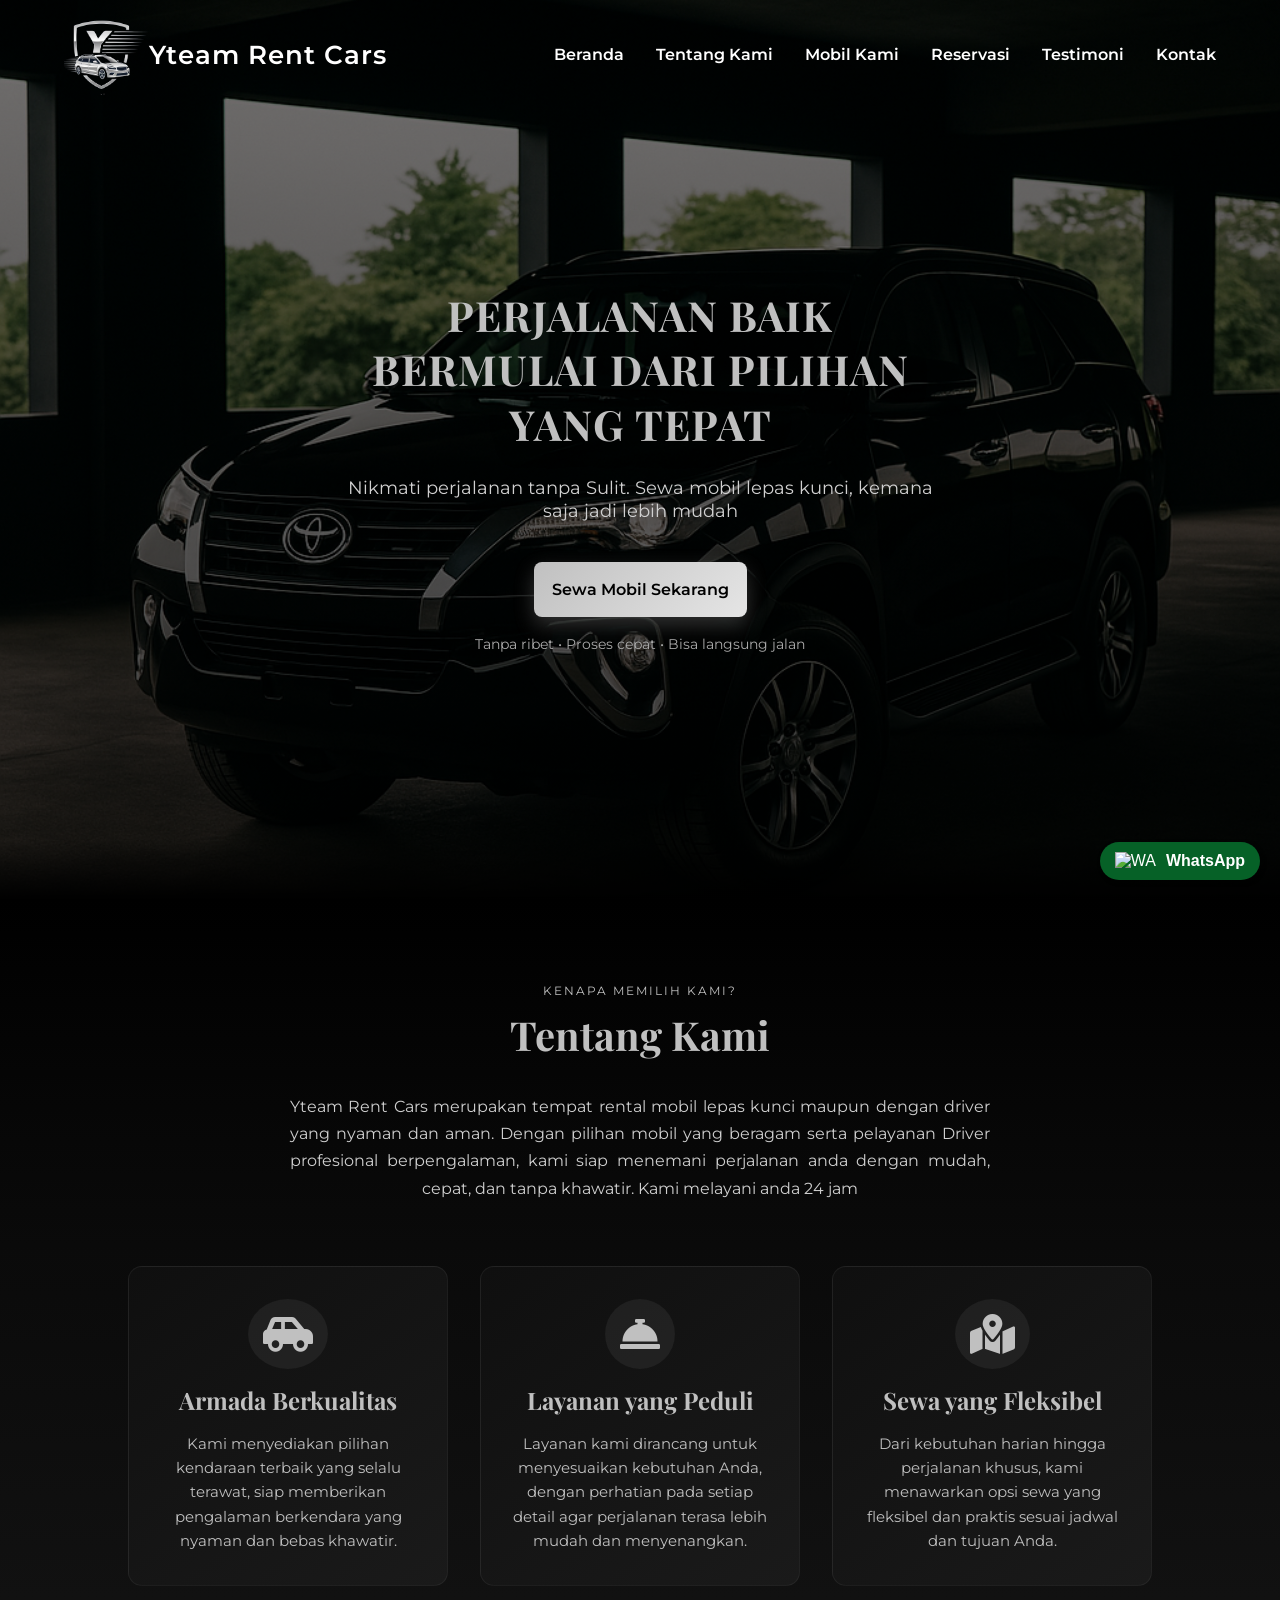
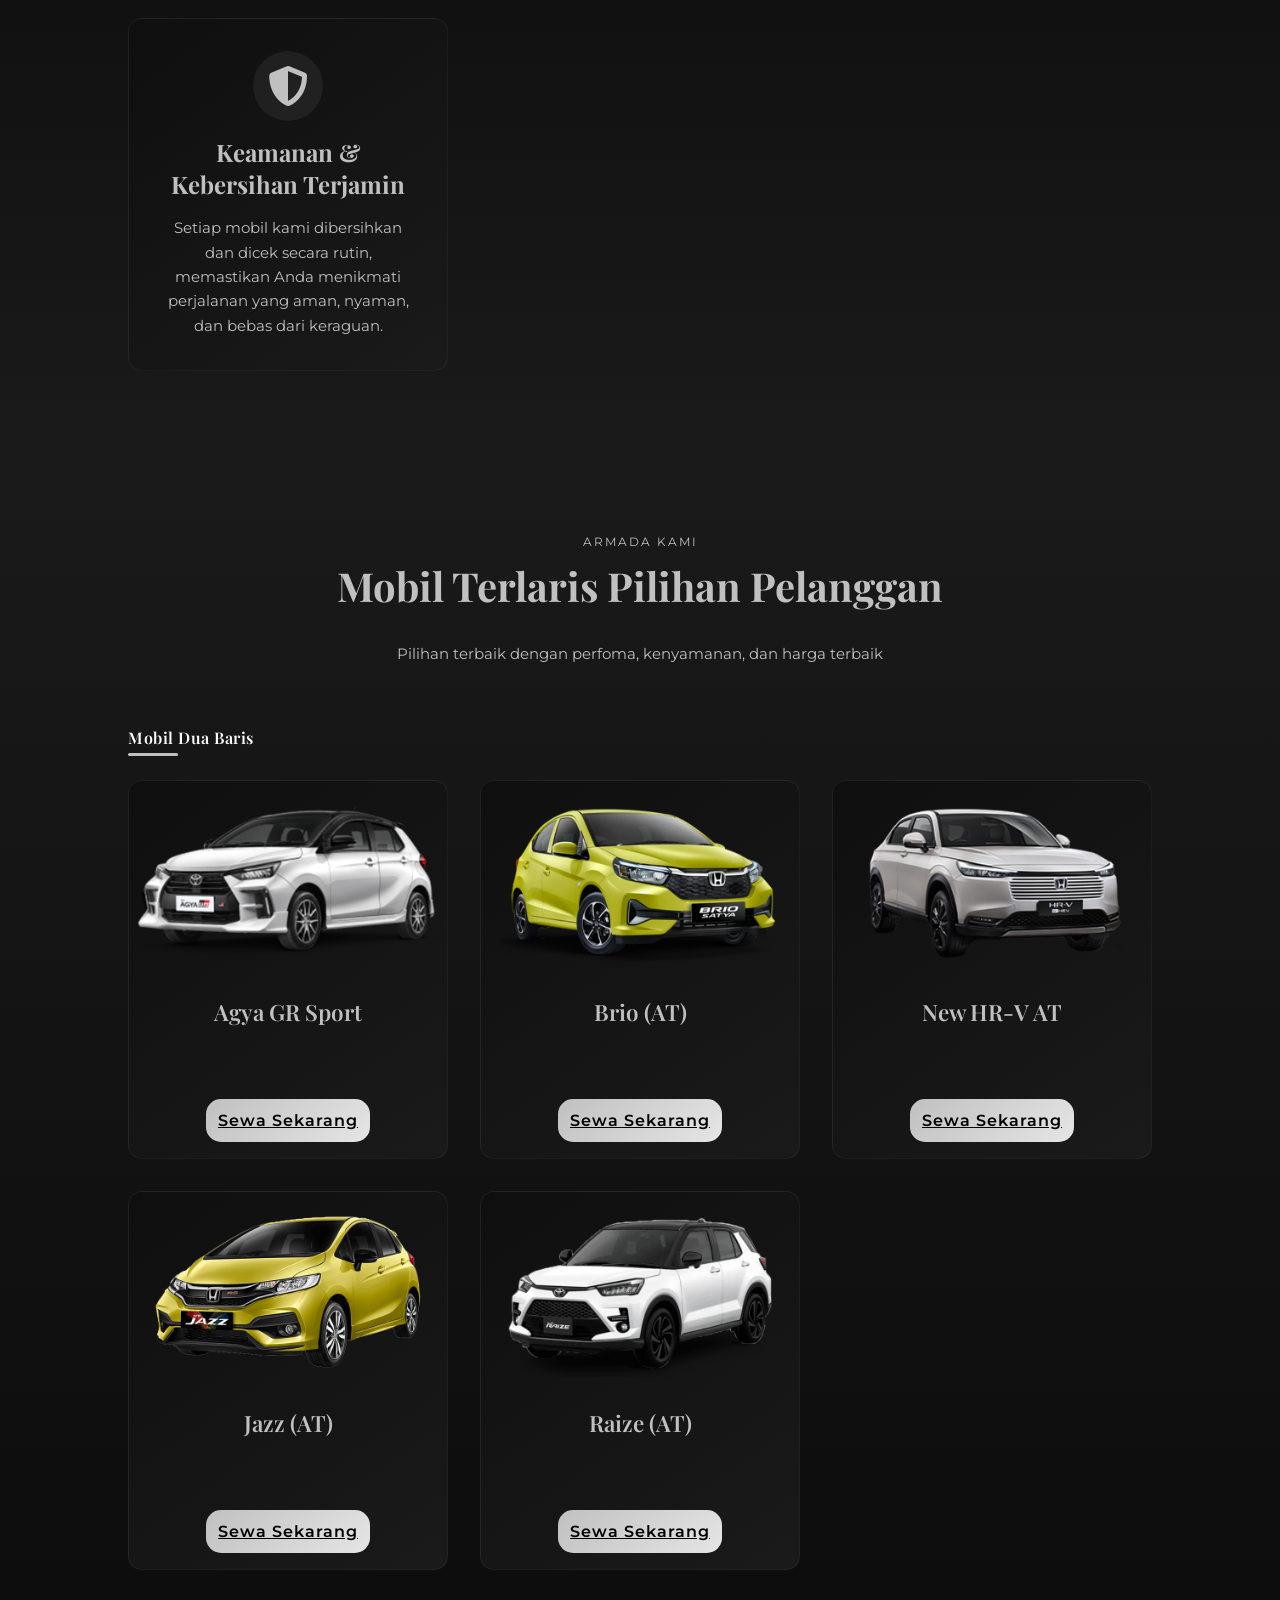
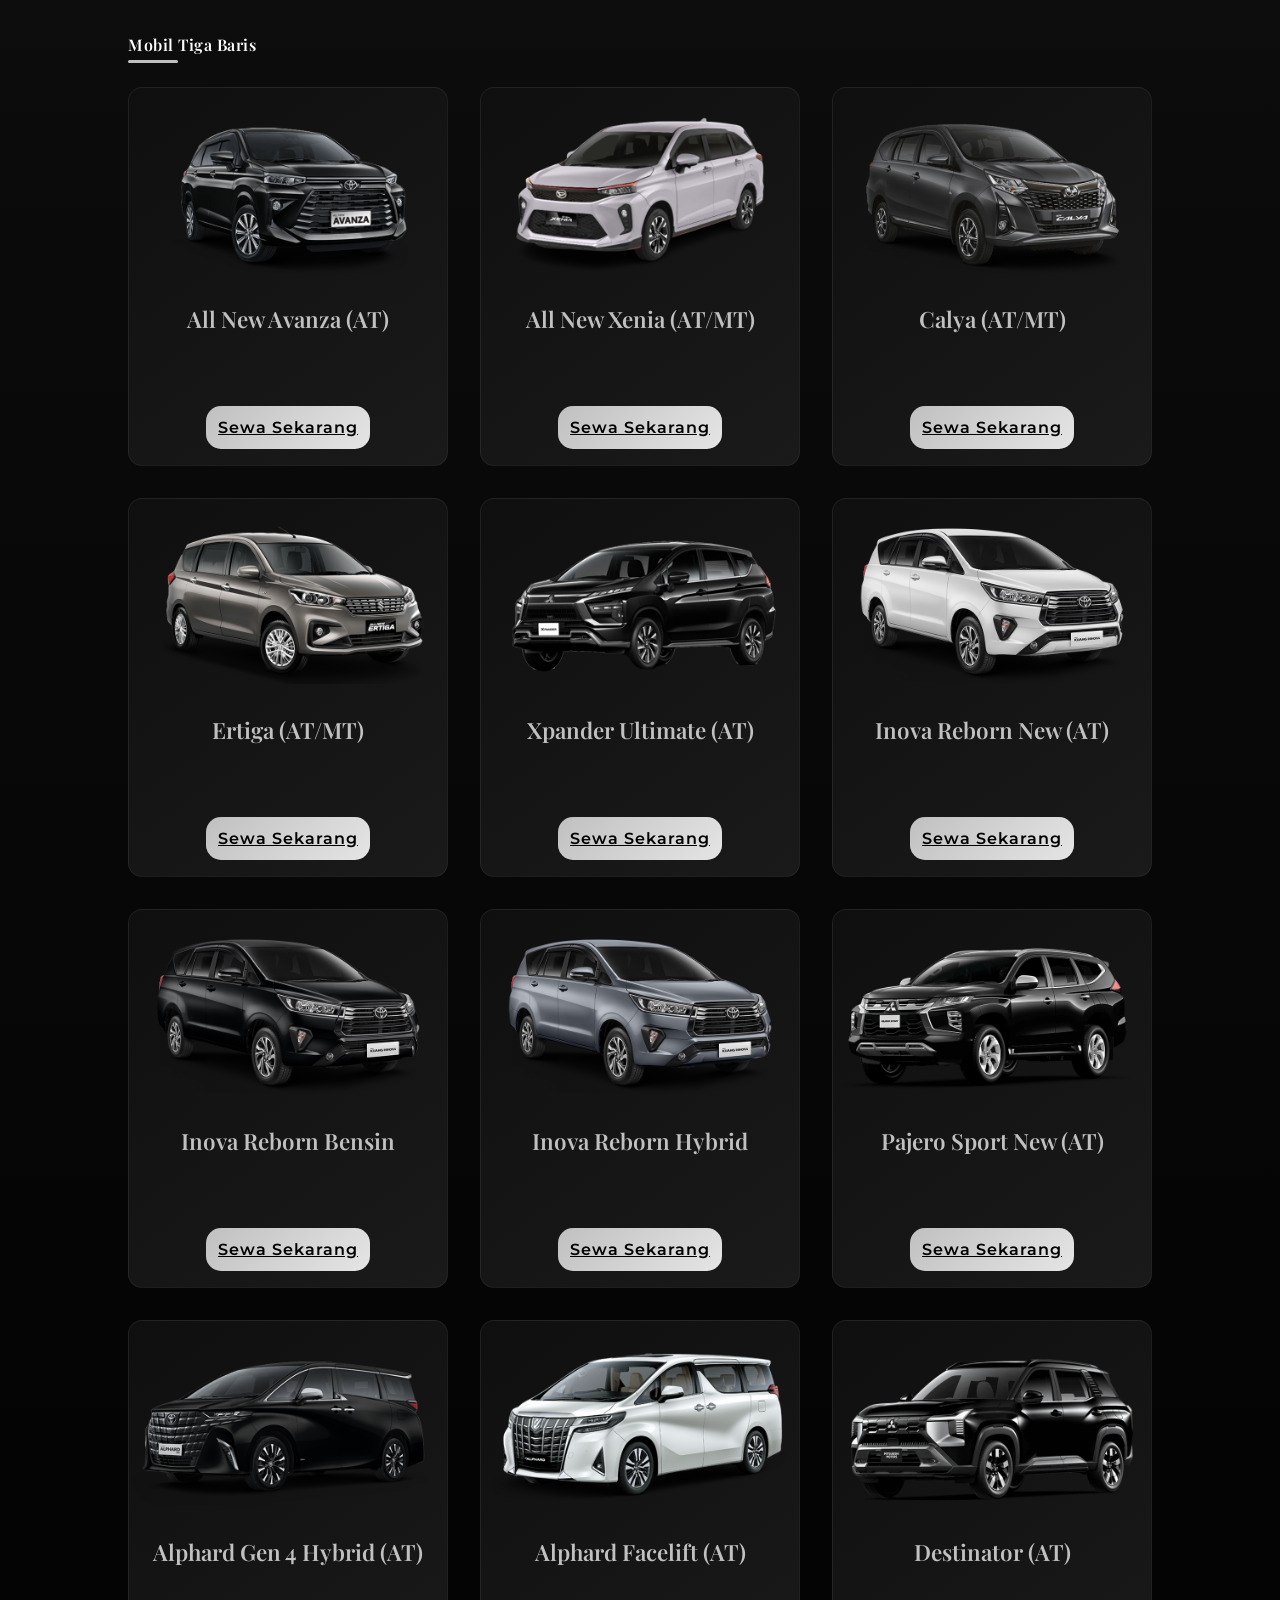
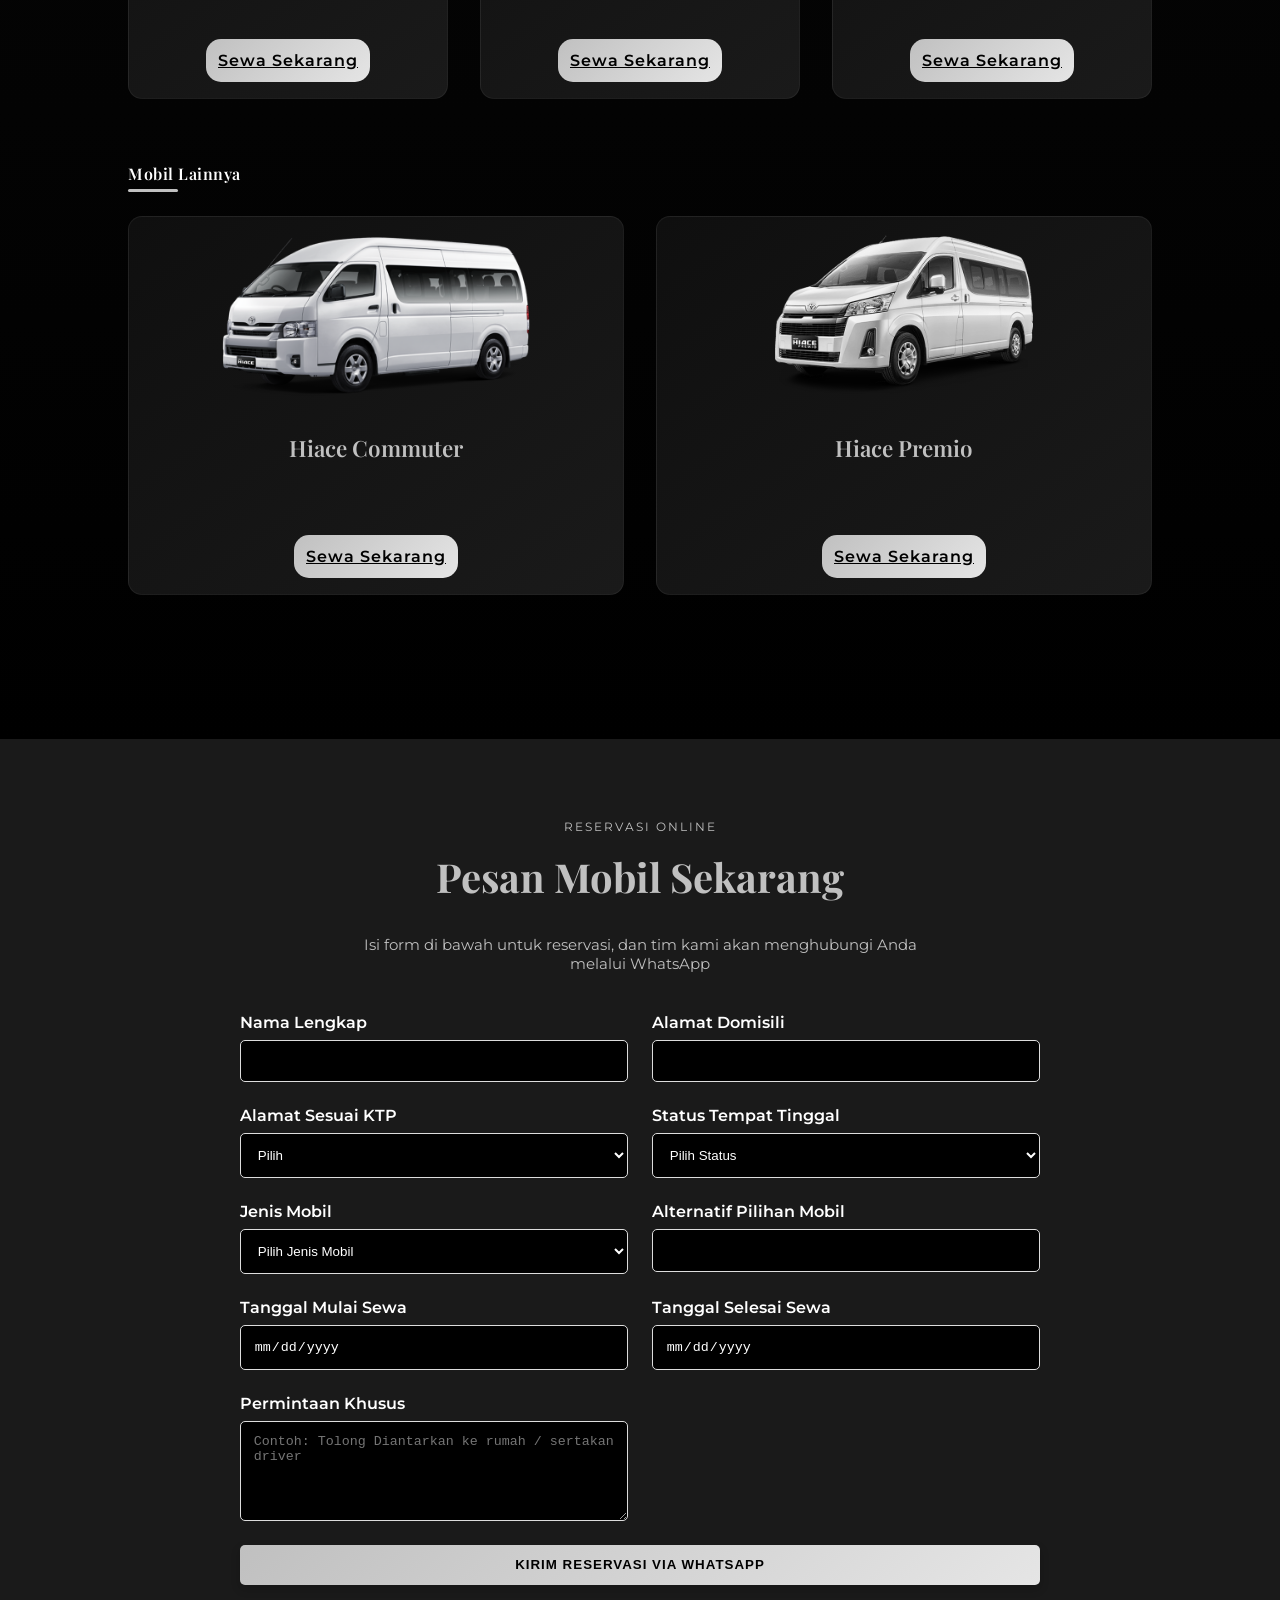
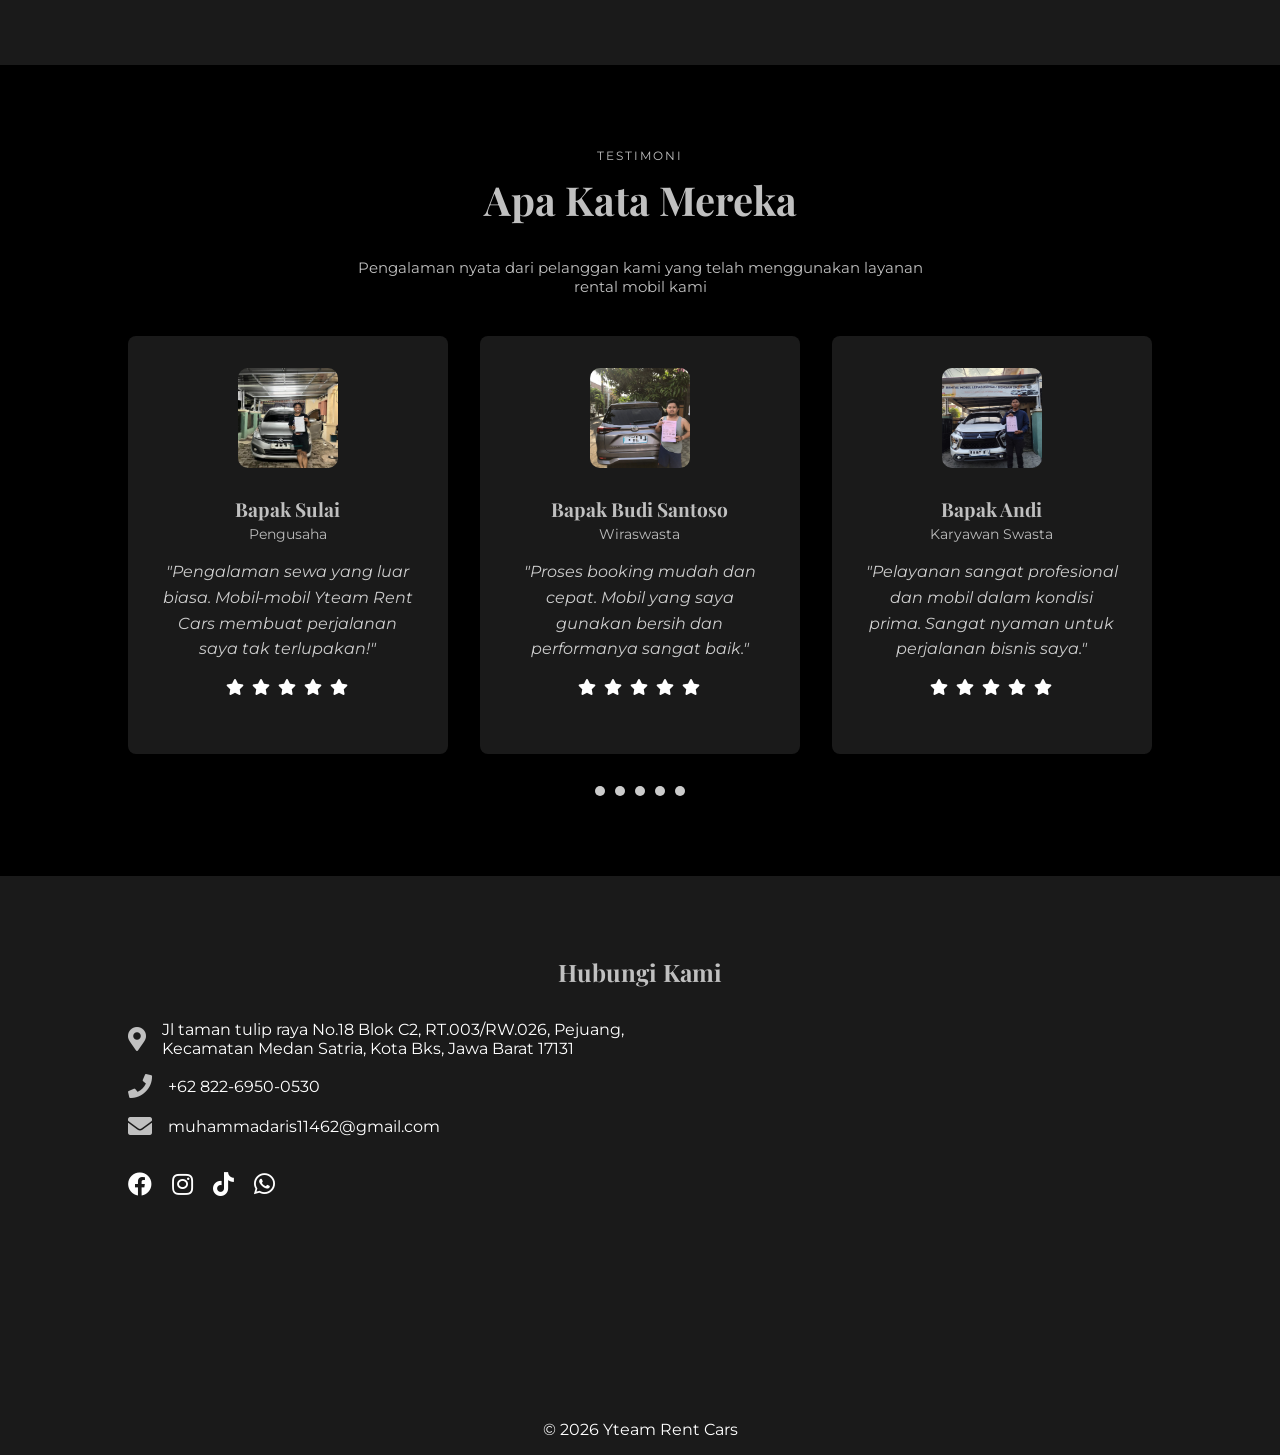
==== commit 52af0555: "Add some testimonial change photo and add testimonial photos" ====
--- a/index.html
+++ b/index.html
@@ -432,7 +432,49 @@
                 <div class="testimonial-track">
                     
                     <div class="testimonial-card">
-                    <img src="./images/testi2.jpg" alt="John Doe" class="avatar">
+                    <img src="./images/test1.jpg" alt="John Doe" class="avatar">
+                    <h3>Bapak Sulai</h3>
+                    <p class="role">Pengusaha</p>
+                    <p class="quote">"Pengalaman sewa yang luar biasa. Mobil-mobil Yteam Rent Cars membuat perjalanan saya tak terlupakan!"</p>
+                    <div class="rating">
+                        <i class="fas fa-star"></i>
+                        <i class="fas fa-star"></i>
+                        <i class="fas fa-star"></i>
+                        <i class="fas fa-star"></i>
+                        <i class="fas fa-star"></i>
+                </div>
+            </div>
+
+                <div class="testimonial-card">
+                    <img src="./images/test2.jpg" alt="Jane Smith" class="avatar">
+                    <h3>Bapak Budi Santoso</h3>
+                    <p class="role">Wiraswasta</p>
+                    <p class="quote">"Proses booking mudah dan cepat. Mobil yang saya gunakan bersih dan performanya sangat baik."</p>
+                    <div class="rating">
+                        <i class="fas fa-star"></i>
+                        <i class="fas fa-star"></i>
+                        <i class="fas fa-star"></i>
+                        <i class="fas fa-star"></i>
+                        <i class="fas fa-star"></i>
+                    </div>
+                </div>
+
+                <div class="testimonial-card">
+                    <img src="./images/test3.jpg" alt="Mike Johnson" class="avatar">
+                    <h3>Bapak Andi</h3>
+                    <p class="role">Karyawan Swasta</p>
+                    <p class="quote">"Pelayanan sangat profesional dan mobil dalam kondisi prima. Sangat nyaman untuk perjalanan bisnis saya."</p>
+                    <div class="rating">
+                        <i class="fas fa-star"></i>
+                        <i class="fas fa-star"></i>
+                        <i class="fas fa-star"></i>
+                        <i class="fas fa-star"></i>
+                        <i class="fas fa-star"></i>
+                    </div>
+                </div>
+                
+                <div class="testimonial-card">
+                    <img src="./images/test4.jpg" alt="John Doe" class="avatar">
                     <h3>Bapak Dony</h3>
                     <p class="role">Pengusaha</p>
                     <p class="quote">"Pelayanan luar biasa! Mobil dan bersih. Sangat merekomendasikan Yteam Rent Cars untuk perjalanan bisnis."</p>
@@ -442,50 +484,22 @@
                         <i class="fas fa-star"></i>
                         <i class="fas fa-star"></i>
                         <i class="fas fa-star"></i>
+                    </div>
                 </div>
-            </div>
-
-                <div class="testimonial-card">
-                    <img src="./images/testi3.jpg" alt="Jane Smith" class="avatar">
-                    <h3>Bapak Rizky</h3>
-                    <p class="role">Karyawan Swasta</p>
-                    <p class="quote">"Yteam Rent Cars adalah pilihan terbaik untuk sewa mobil. Mereka selalu memenuhi ekspektasi saya."</p>
+                                <div class="testimonial-card">
+                    <img src="./images/test5.jpg" alt="John Doe" class="avatar">
+                    <h3>Bapak Dedi Saputra</h3>
+                    <p class="role">Pengusaha</p>
+                    <p class="quote">"Timnya responsif dan ramah. Pengalaman sewa yang aman dan menyenangkan bersama keluarga."</p>
                     <div class="rating">
                         <i class="fas fa-star"></i>
                         <i class="fas fa-star"></i>
                         <i class="fas fa-star"></i>
                         <i class="fas fa-star"></i>
                         <i class="fas fa-star"></i>
-                    </div>
-                </div>
-
-                <div class="testimonial-card">
-                    <img src="./images/testi1.jpg" alt="Mike Johnson" class="avatar">
-                    <h3>Bapak Sulaiman</h3>
-                    <p class="role">Pengusaha</p>
-                    <p class="quote">"Pengalaman sewa yang luar biasa. Mobil-mobil Yteam Rent Cars membuat perjalanan saya tak terlupakan!"</p>
-                    <div class="rating">
-                        <i class="fas fa-star"></i>
-                        <i class="fas fa-star"></i>
-                        <i class="fas fa-star"></i>
-                        <i class="fas fa-star"></i>
-                        <i class="fas fa-star-half-alt"></i>
                     </div>
                 </div>
                 
-                <div class="testimonial-card">
-                    <img src="./images/testi2.jpg" alt="John Doe" class="avatar">
-                    <h3>Bapak Dony</h3>
-                    <p class="role">Pengusaha</p>
-                    <p class="quote">"Pelayanan luar biasa! Mobil dan bersih. Sangat merekomendasikan Yteam Rent Cars untuk perjalanan bisnis."</p>
-                    <div class="rating">
-                        <i class="fas fa-star"></i>
-                        <i class="fas fa-star"></i>
-                        <i class="fas fa-star"></i>
-                        <i class="fas fa-star"></i>
-                        <i class="fas fa-star"></i>
-                    </div>
-                </div>
             </div>
             <div class="testimonial-dots"></div>
         </section>
@@ -512,12 +526,12 @@
                     </div>
 
                     <div class="social-media">
-                        <a href="https://www.facebook.com/profile.php?id=61552046094495v" target="_blank"><i class="fab fa-facebook"></i></a>
-                        <a href="https://www.instagram.com/sans_rent_car" target="_blank"><i class="fab fa-instagram"></i></a>
-                        <a href="https://www.tiktok.com/@sansrentcar?_t=ZS-8wt8WgPd97Q&_r=1" target="_blank" aria-label="TikTok">
+                        <a href="#" target="_blank"><i class="fab fa-facebook"></i></a>
+                        <a href="#" target="_blank"><i class="fab fa-instagram"></i></a>
+                        <a href="#" target="_blank" aria-label="TikTok">
                             <i class="fab fa-tiktok"></i>
                         </a>
-                        <a href="https://wa.me/message/RJDZHP4MCR55F1" target="_blank"><i class="fab fa-whatsapp"></i></a>
+                        <a href="https://wa.me/6282269500530" target="_blank"><i class="fab fa-whatsapp"></i></a>
                     </div>
                 </div>
             <div class="map">
@@ -585,6 +599,5 @@
    <span class="wa-text">WhatsApp</span>
 </a>
 
-
 </body>
 </html>
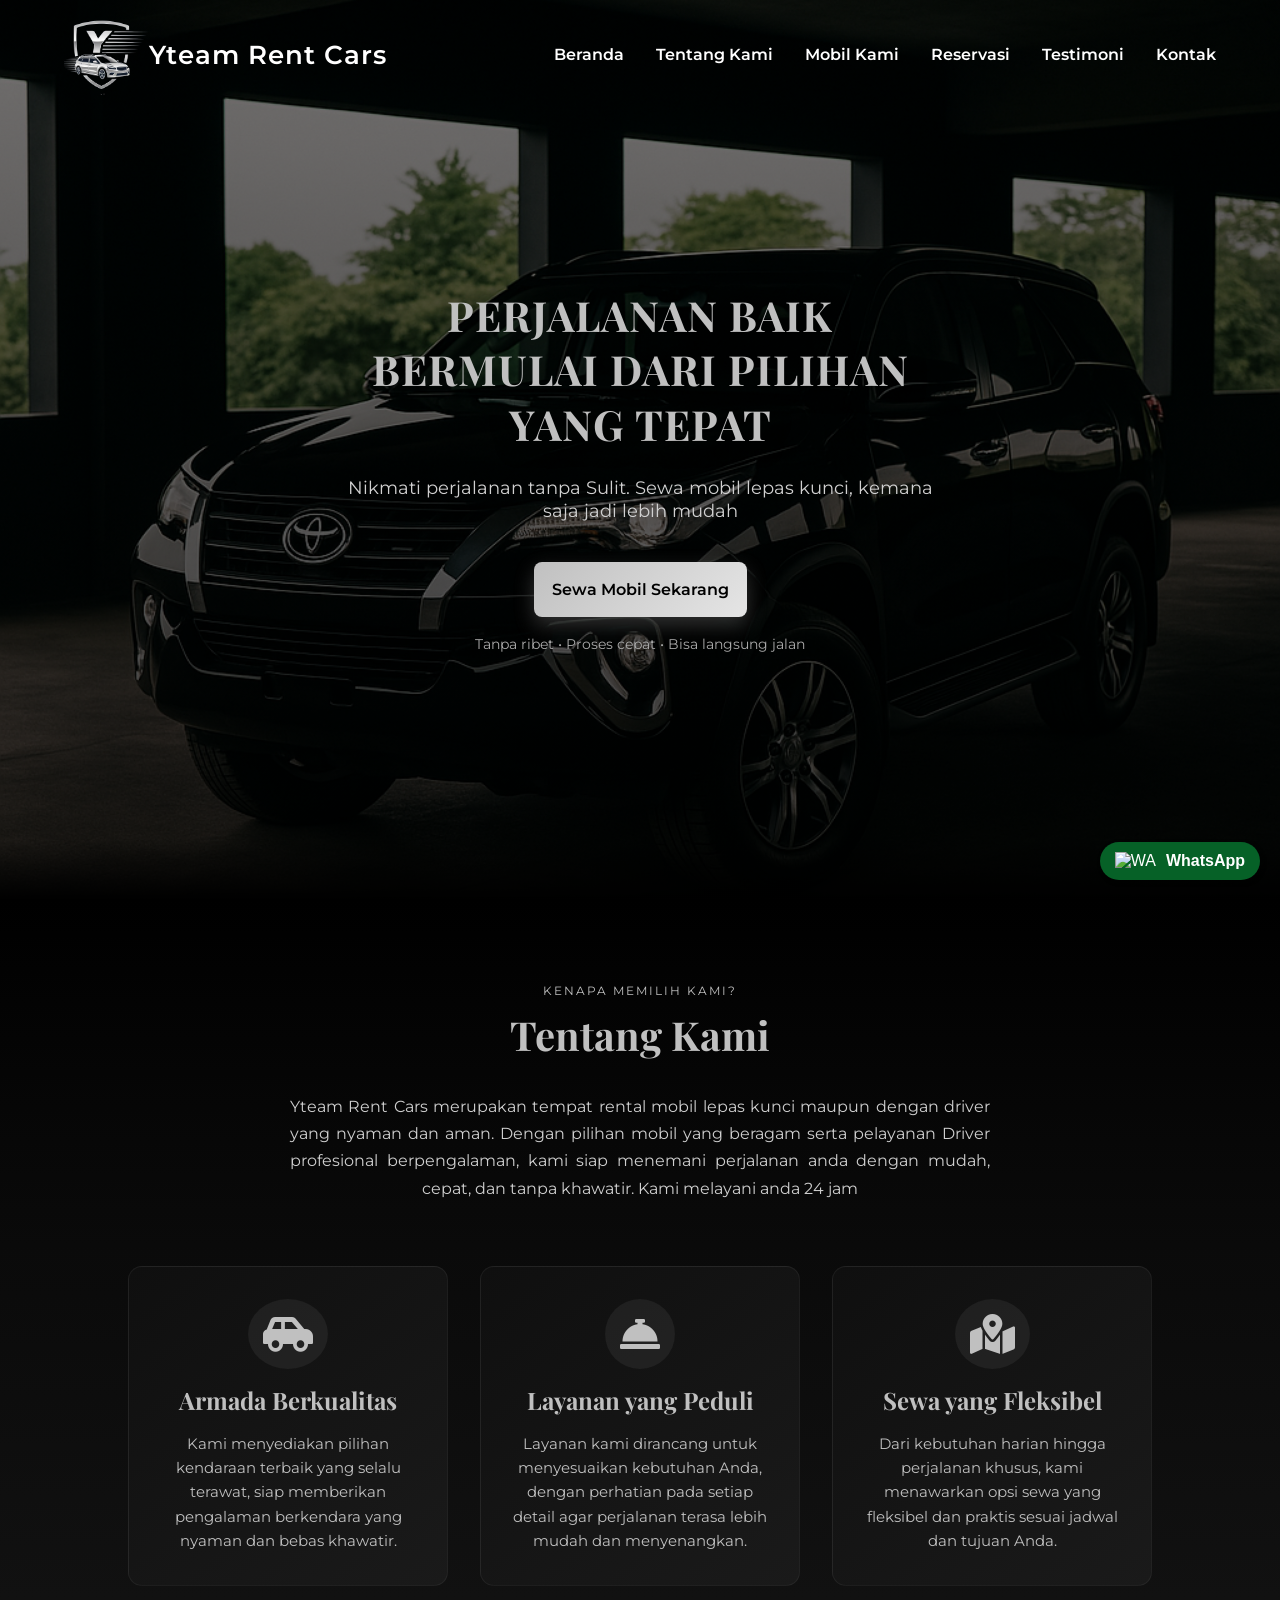
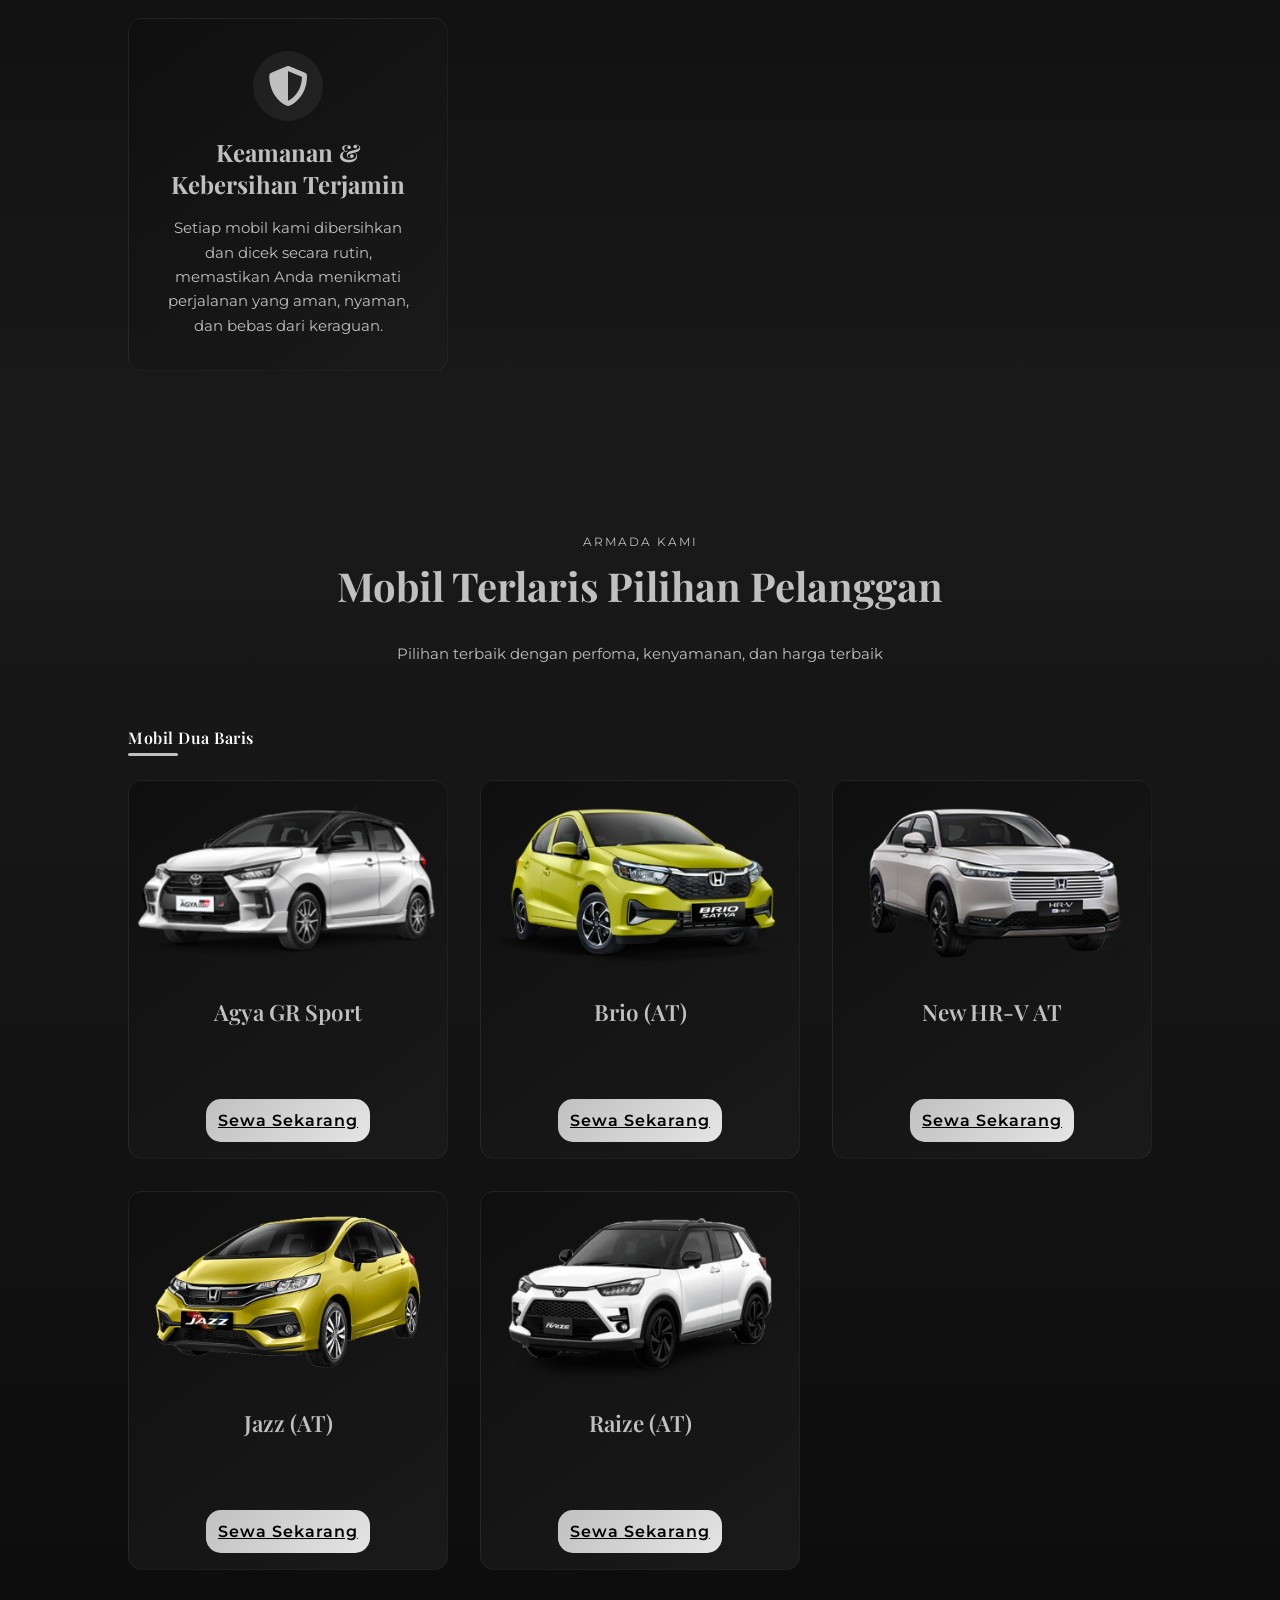
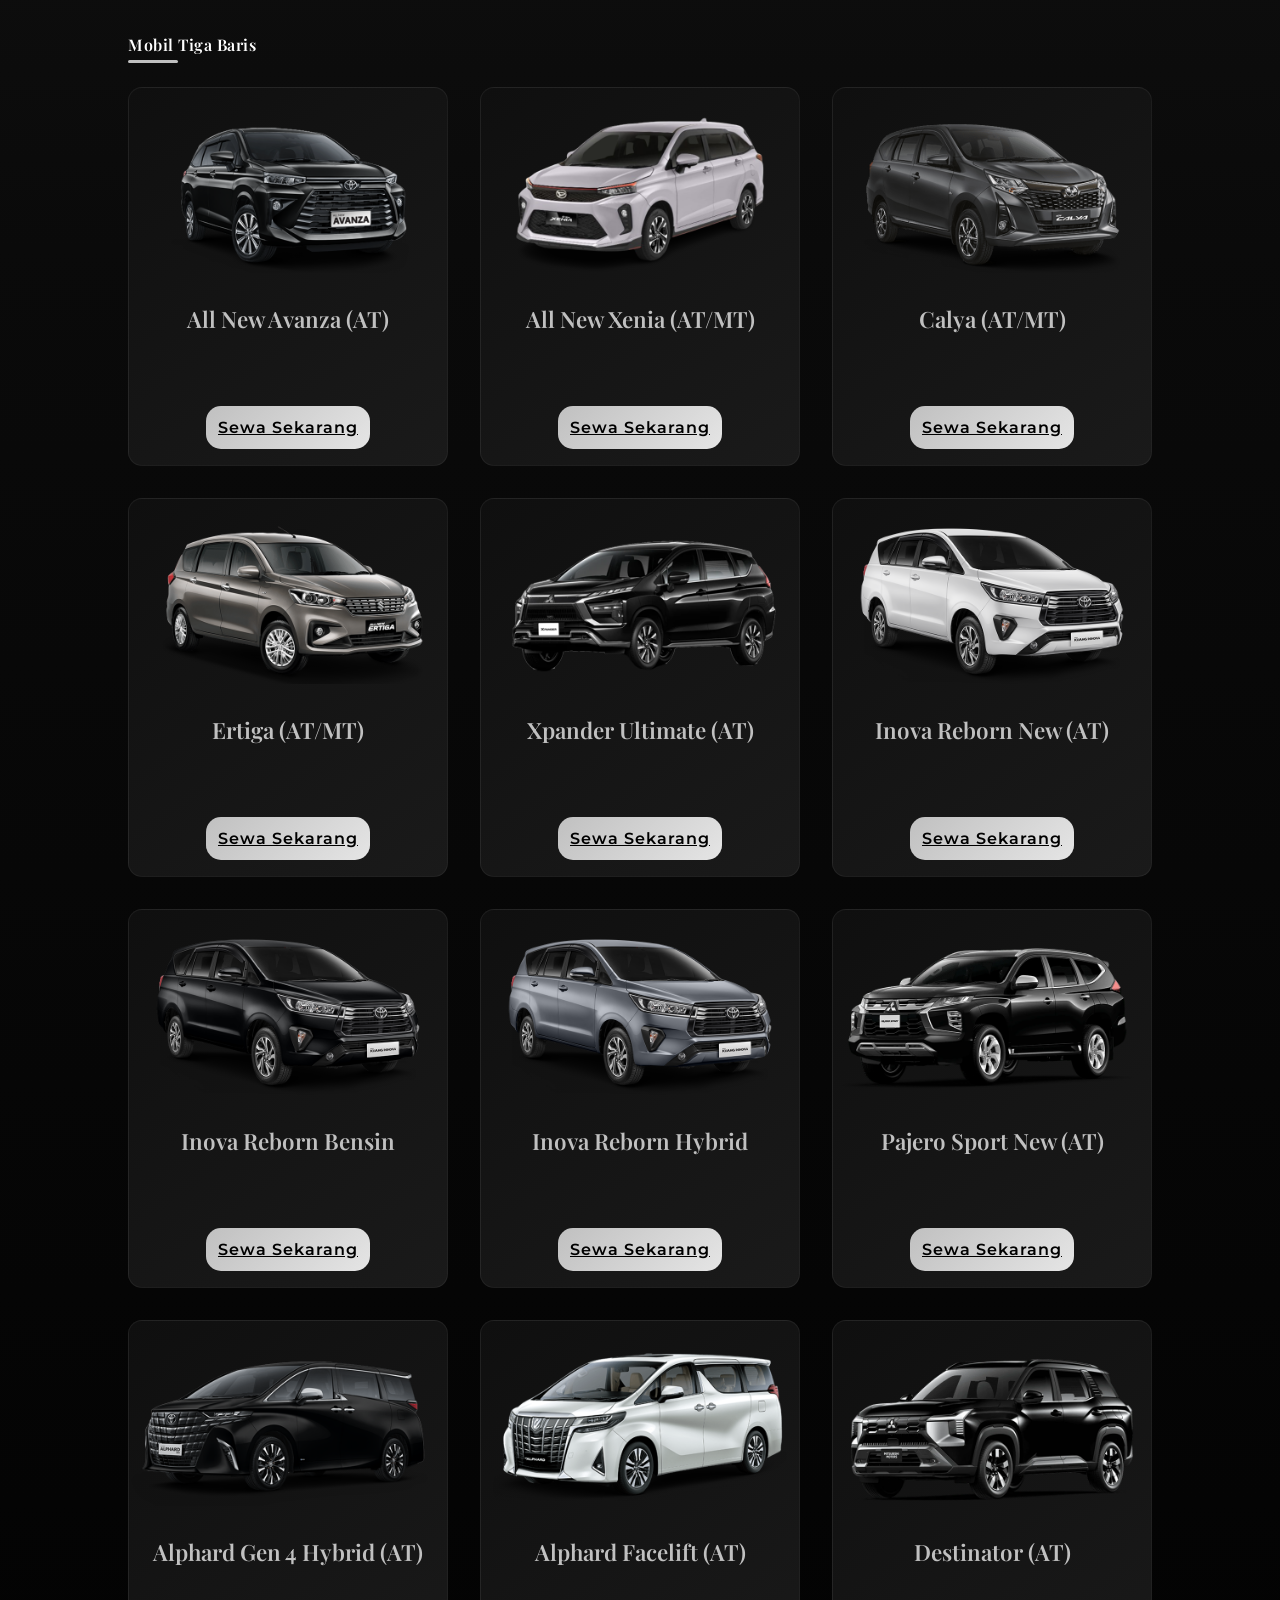
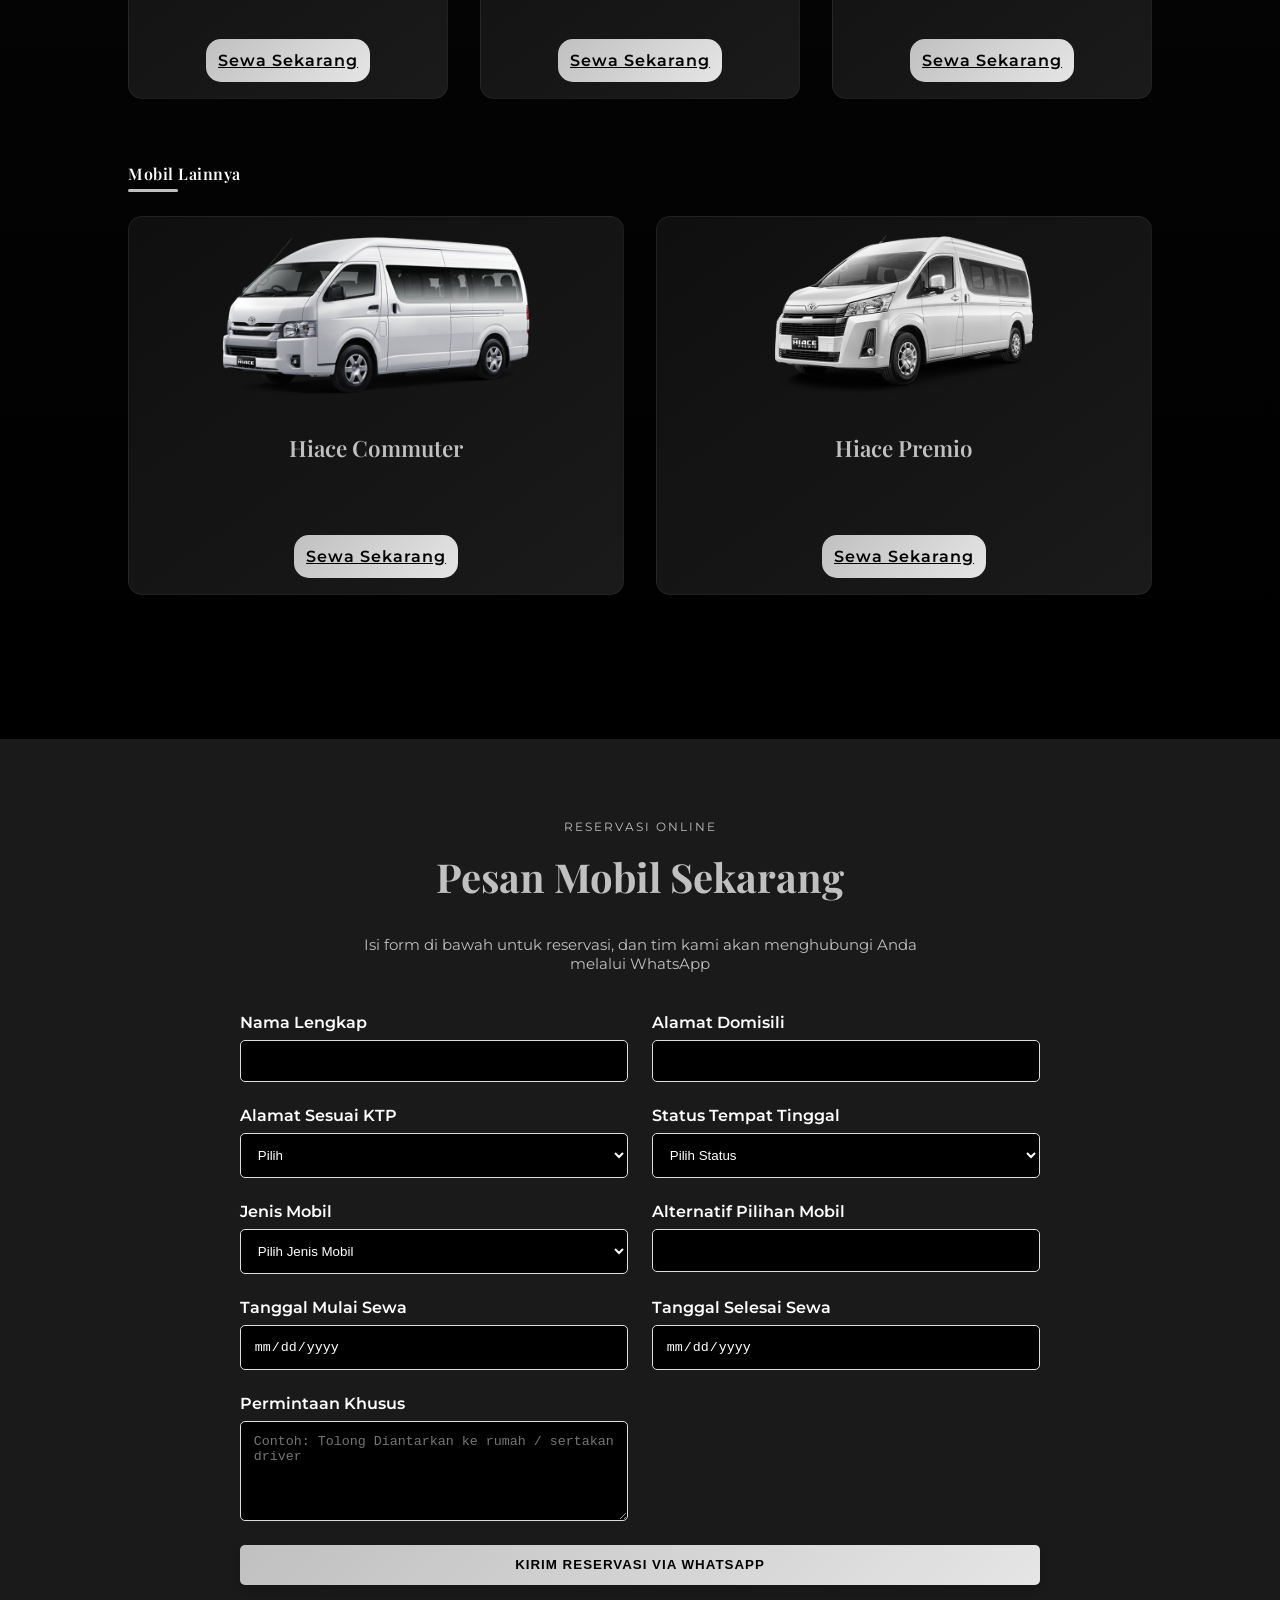
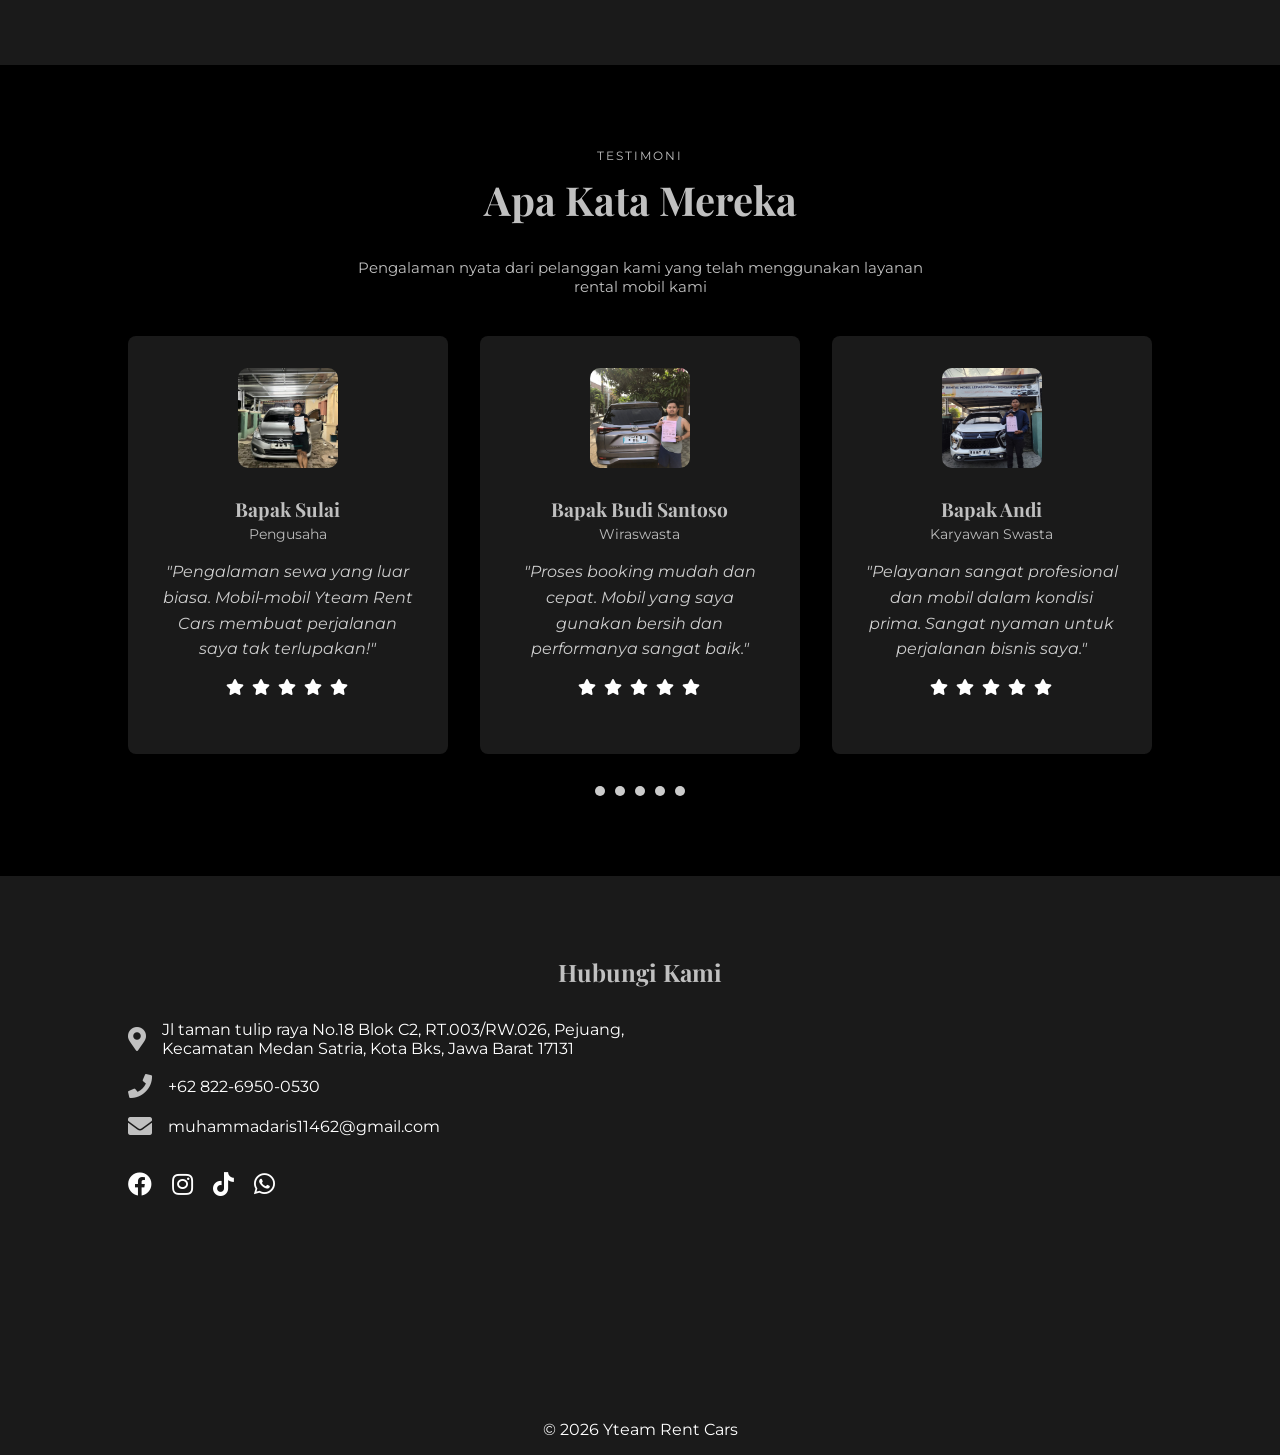
==== commit cec9d1a5: "Add AOS animations to category headers Add data-aos="fade-up" to the three car category <h2> element" ====
--- a/index.html
+++ b/index.html
@@ -106,7 +106,7 @@
         Pilihan terbaik dengan perfoma, kenyamanan, dan harga terbaik
     </p>
   <div class="car-category">
-    <h2>Mobil Dua Baris</h2>
+    <h2 data-aos="fade-up">Mobil Dua Baris</h2>
   <div class="car-grid" data-aos="fade-up" data-aos-delay="200">
 
   <div class="car-card">
@@ -164,7 +164,7 @@
   </div>
 
   <div class="car-category">
-    <h2>Mobil Tiga Baris</h2>
+    <h2 data-aos="fade-up">Mobil Tiga Baris</h2>
     <div class="car-grid" data-aos="fade-up" data-aos-delay="200">
   <div class="car-card">
     <div class="car-image-wrapper">
@@ -289,7 +289,7 @@
   </div>
 
   <div class="car-category">
-    <h2>Mobil Lainnya</h2>
+    <h2 data-aos="fade-up">Mobil Lainnya</h2>
     <div class="car-grid" data-aos="fade-up" data-aos-delay="200">
   <div class="car-card">
     <div class="car-image-wrapper">
--- a/styles.css
+++ b/styles.css
@@ -1,11 +1,11 @@
 @import url('https://fonts.googleapis.com/css2?family=Playfair+Display:wght@400;700&family=Montserrat:wght@300;400;600&display=swap');
 
 :root {
-    --primary-color: #000000;      /* Hitam utama */
-    --secondary-color: #1a1a1a;    /* Hitam agak soft */
-    --accent-color: #C0C0C0;       /* Silver */
-    --text-color: #ffffff;         /* Putih */
-    --text-color-dark: #A8A8A8;    /* Abu silver */
+    --primary-color: #000000;     
+    --secondary-color: #1a1a1a;   
+    --accent-color: #C0C0C0;       
+    --text-color: #ffffff;         
+    --text-color-dark: #A8A8A8;    
 }
 
 * {
@@ -915,11 +915,11 @@
     margin: 1rem 0;
     line-height: 1.6;
     color: #ccc;
-    min-height: 80px; /* biar tinggi konsisten */
+    min-height: 80px;
 }
 
 .rating {
-    margin-top: auto; /* dorong ke bawah */
+    margin-top: auto; 
     font-size: 1rem;
     letter-spacing: 2px;
 }
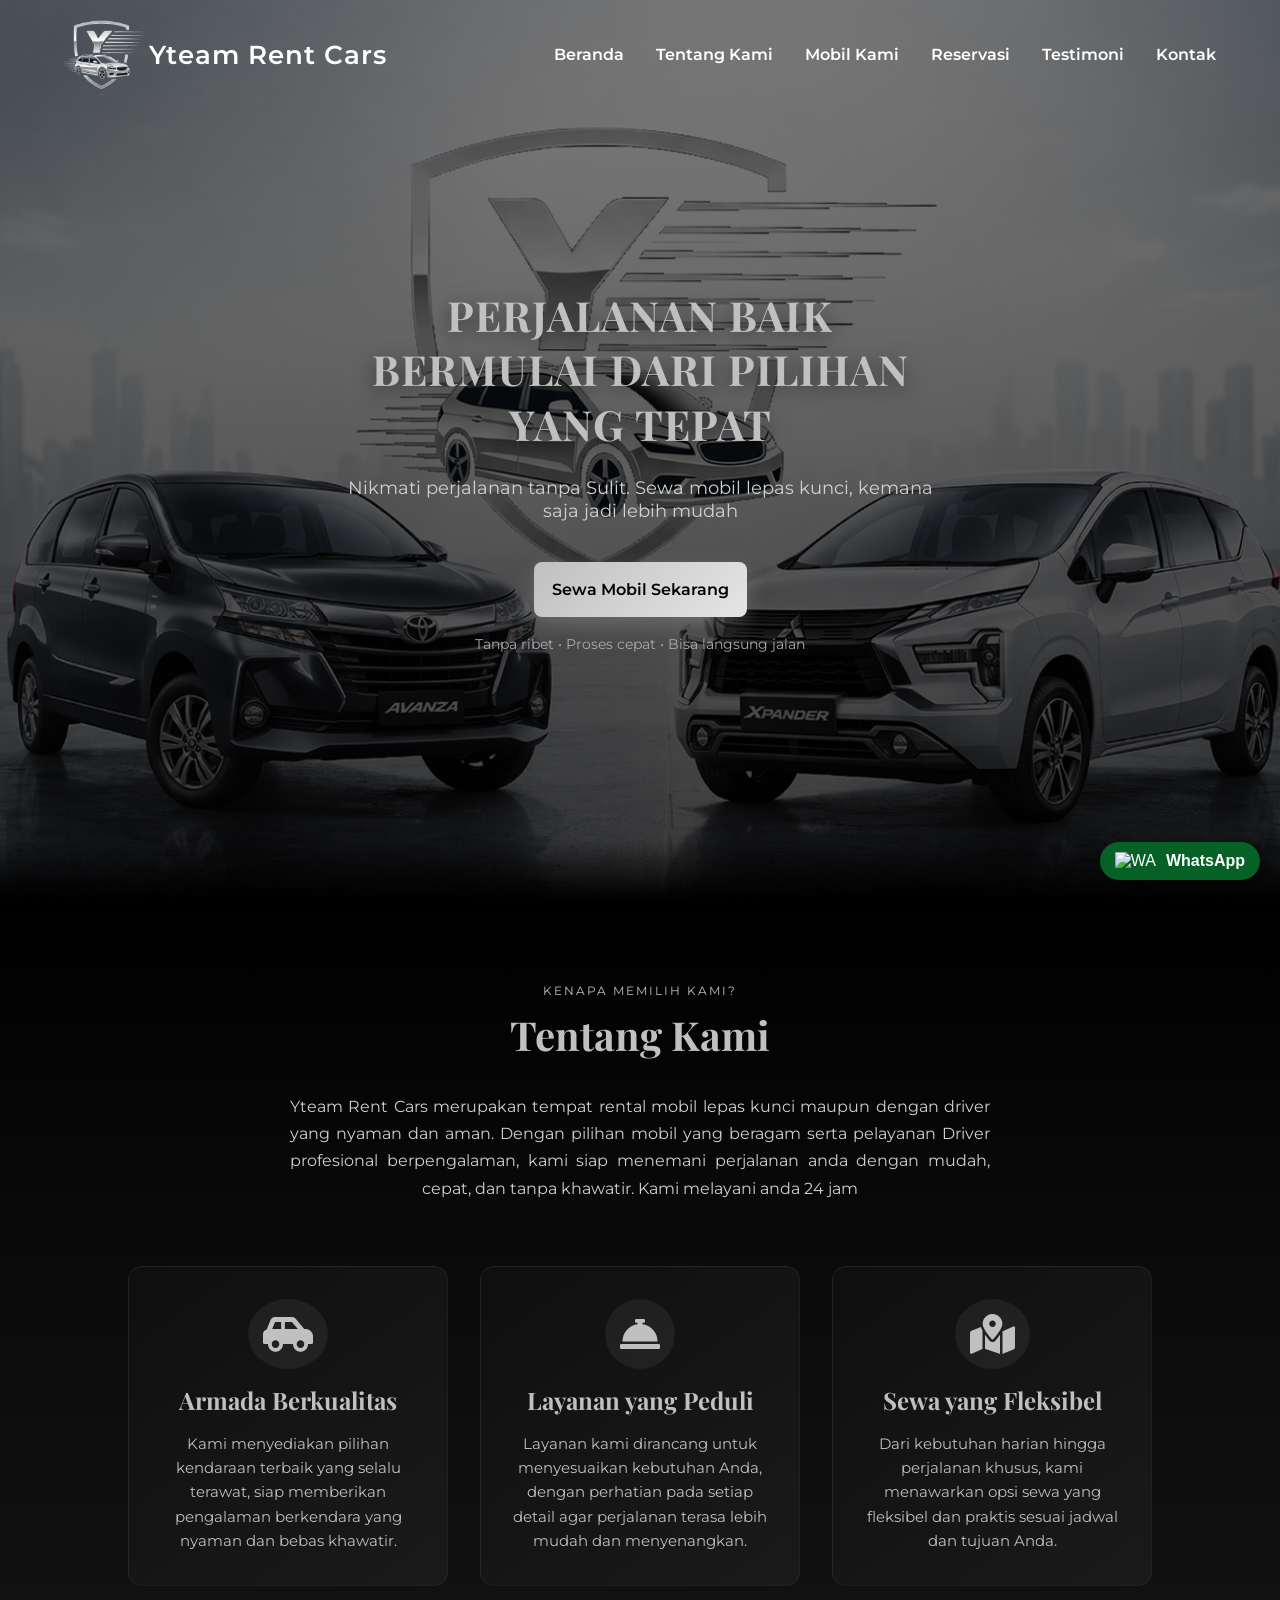
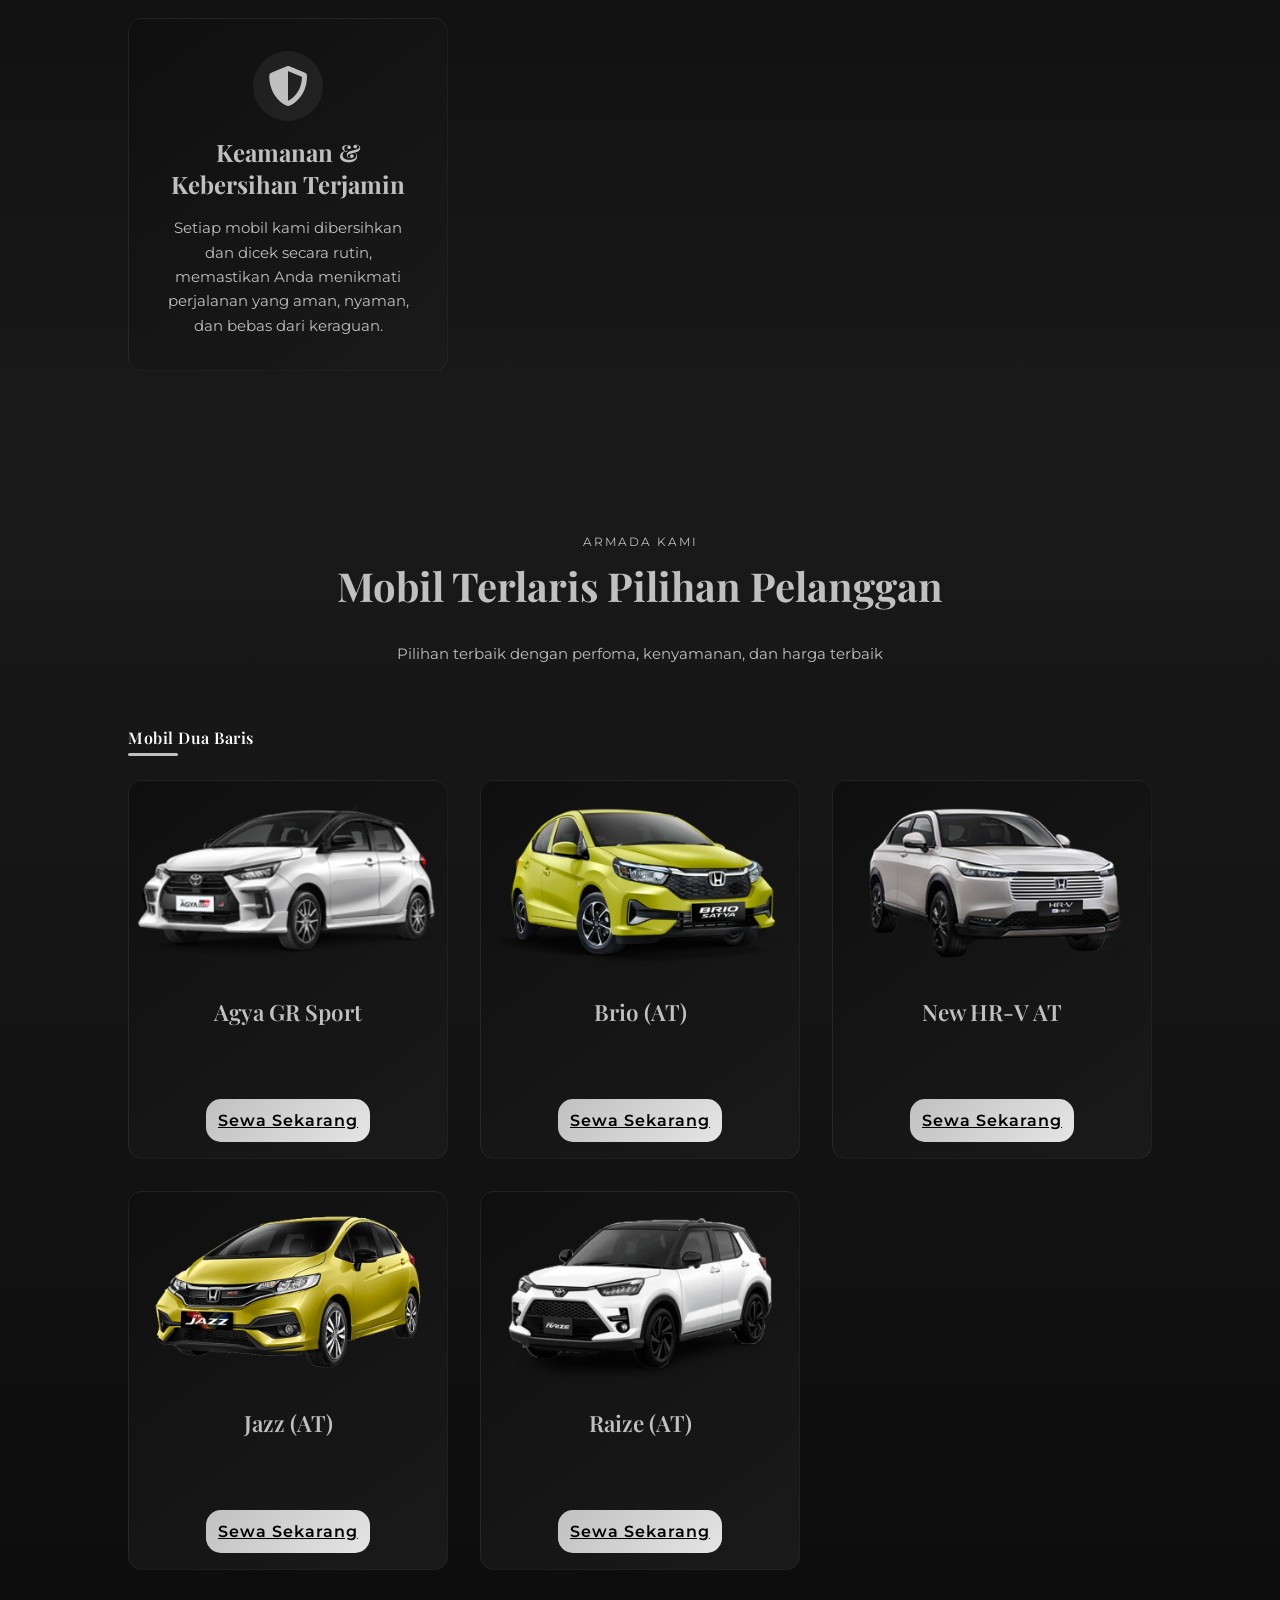
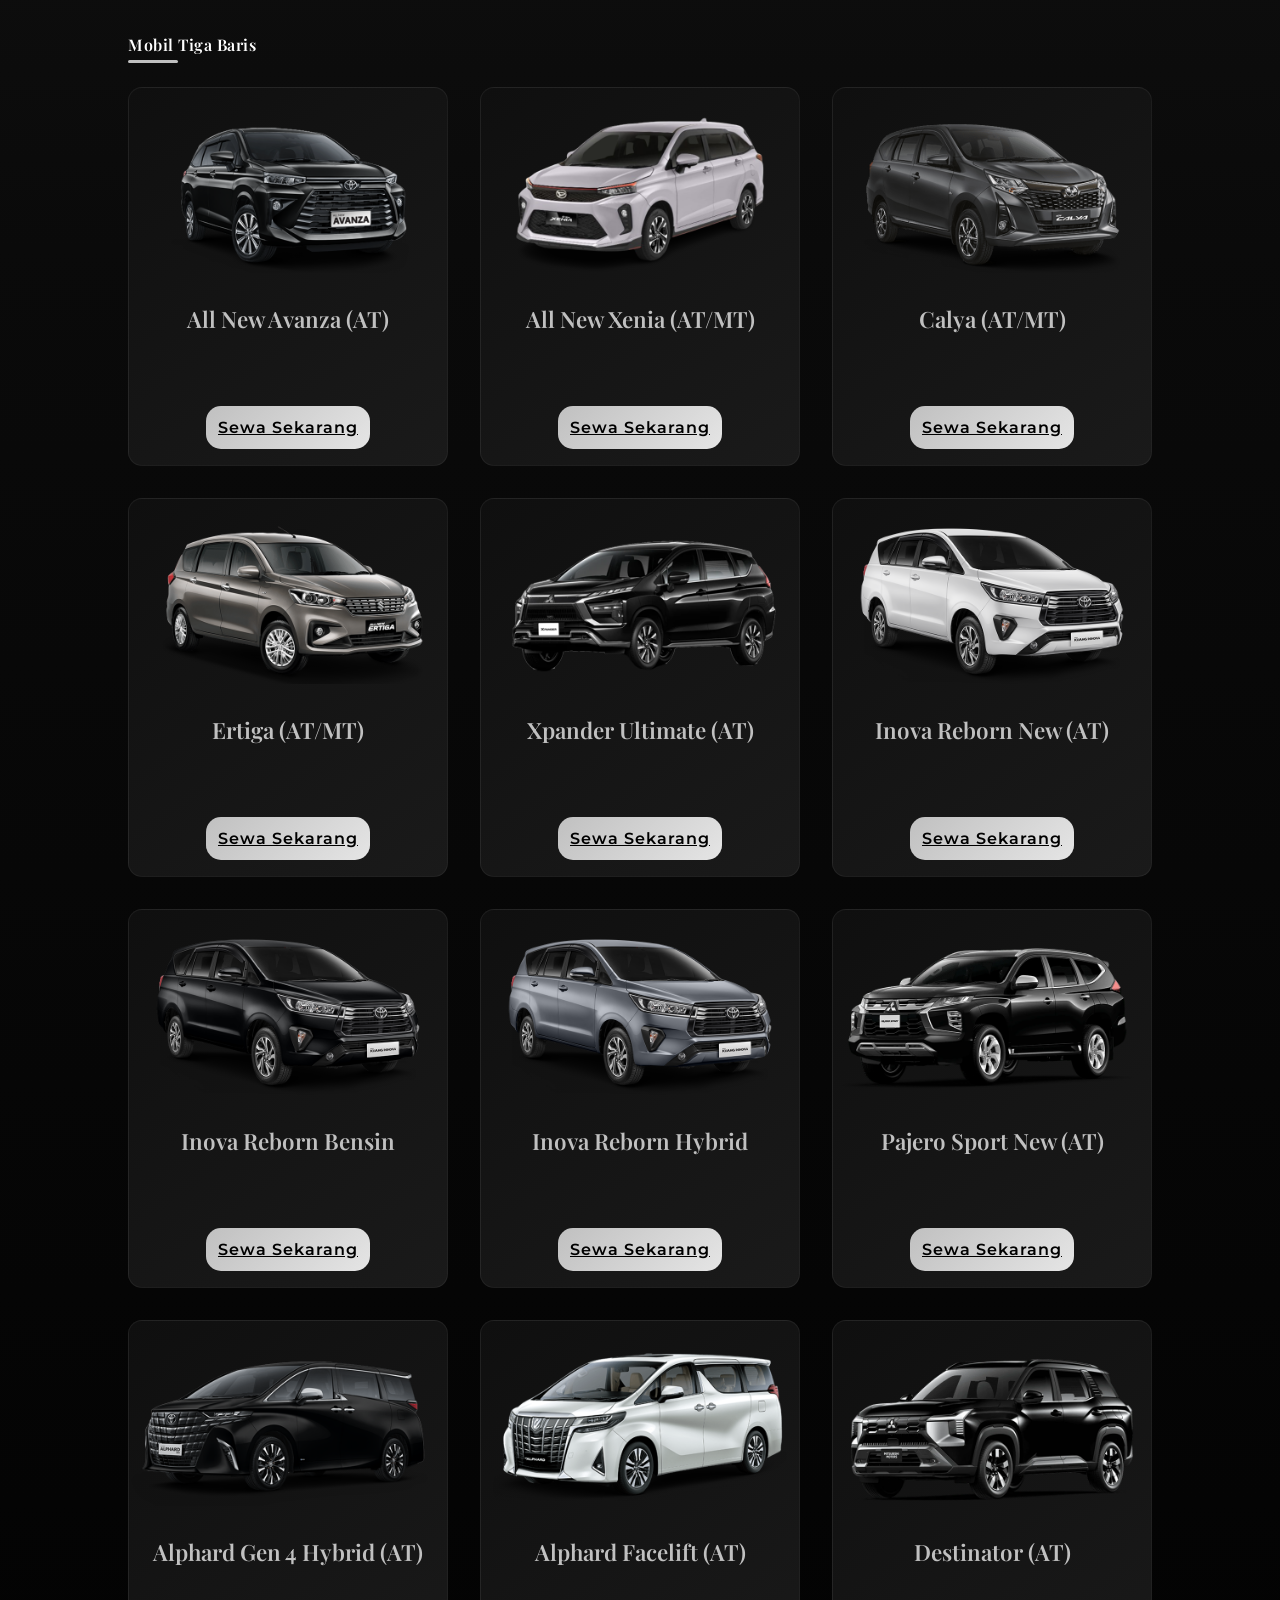
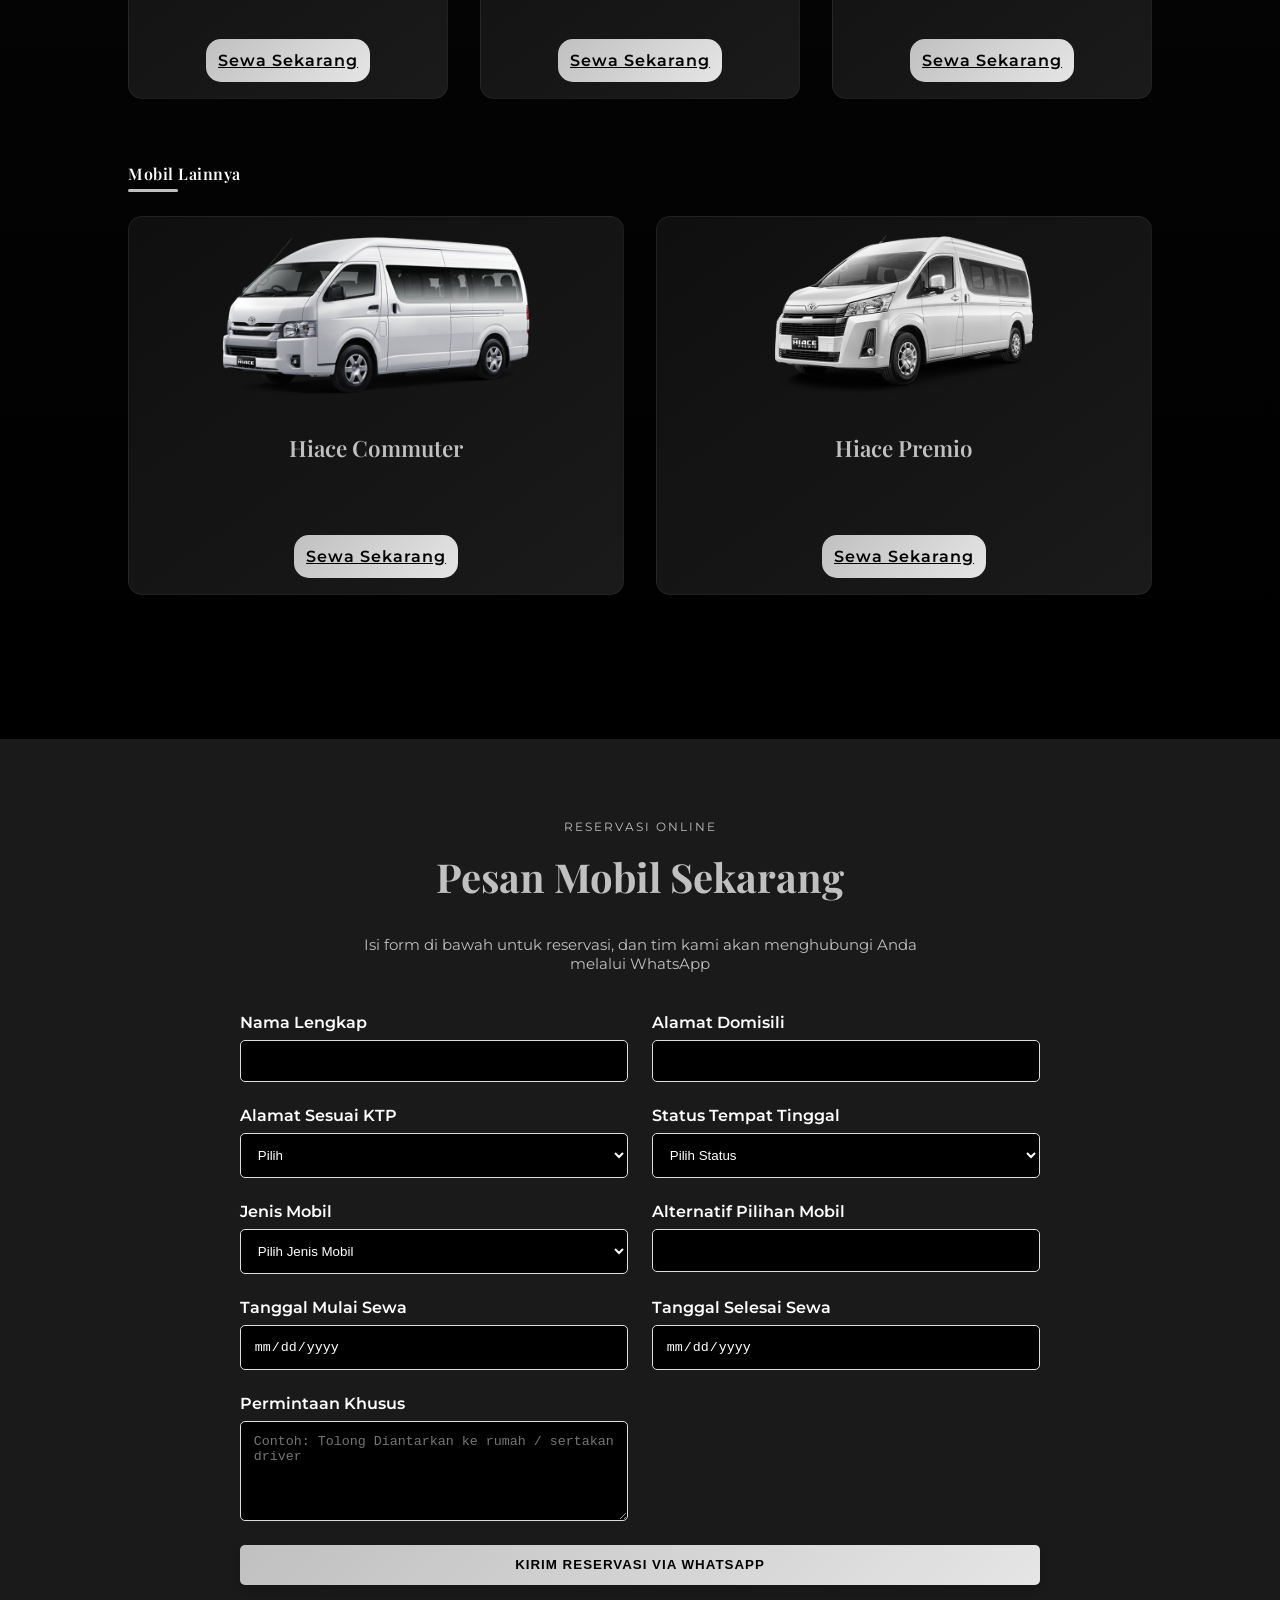
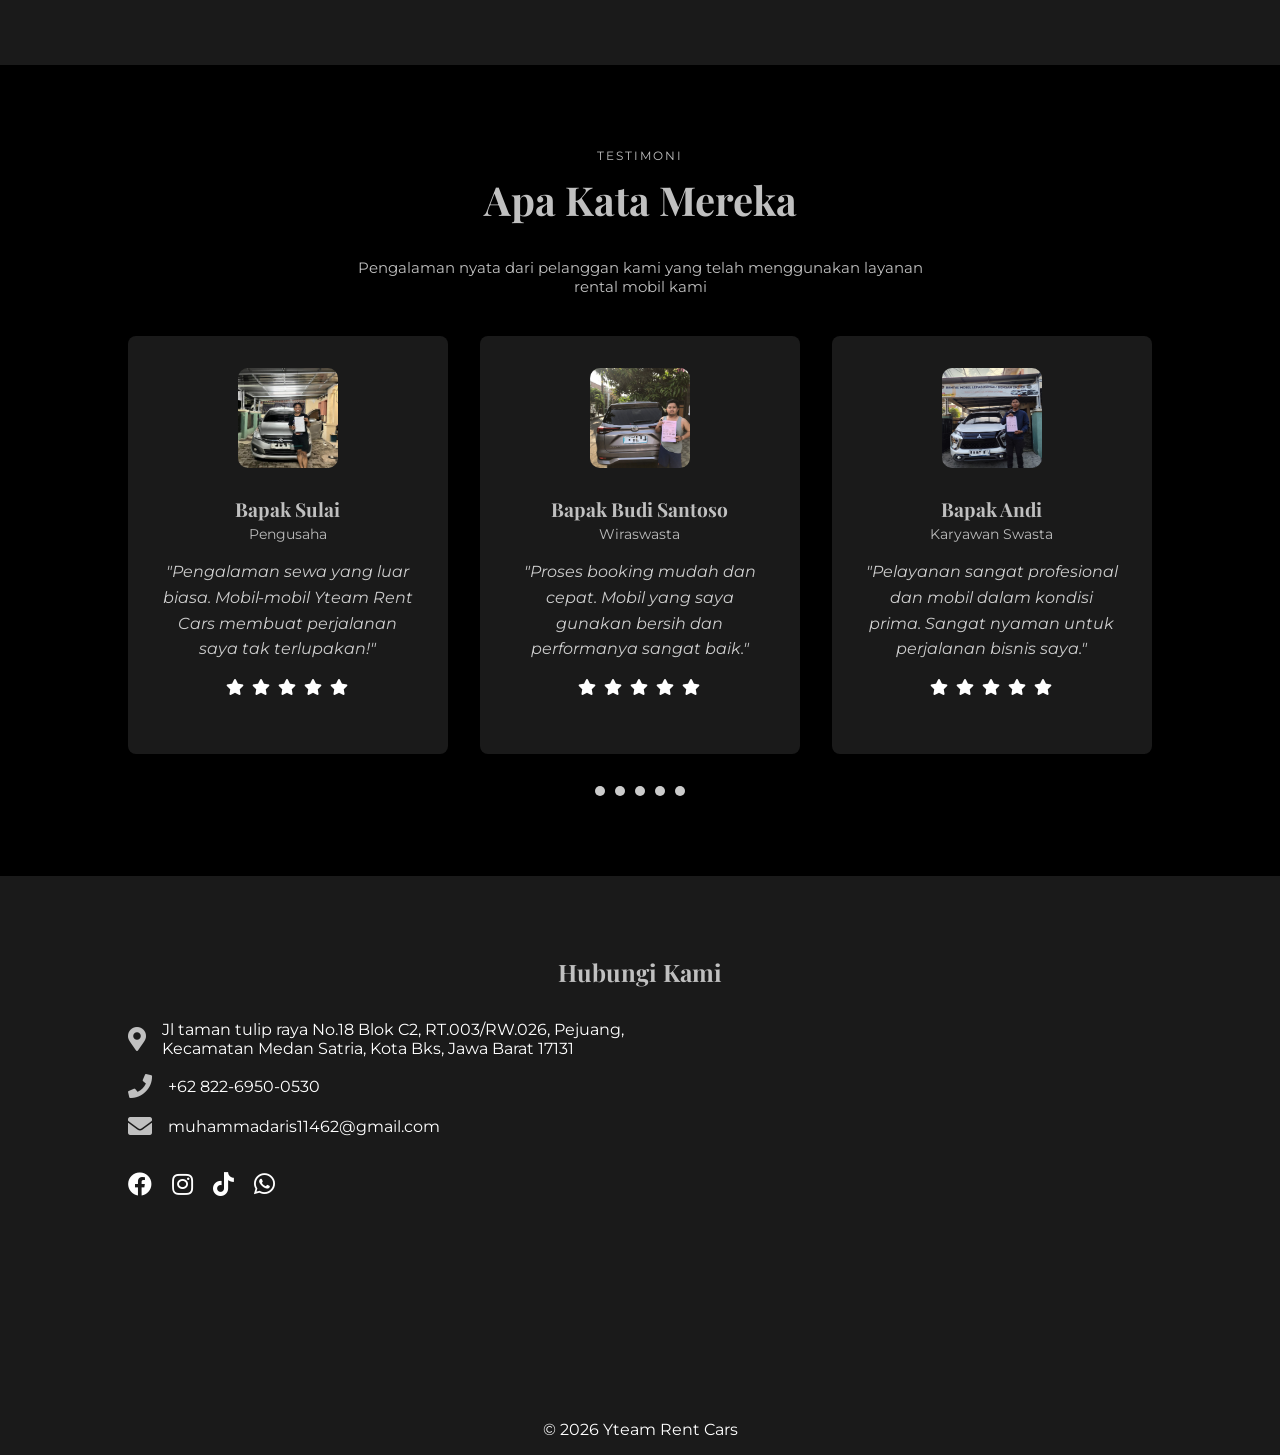
==== commit 17cc996b: "Replace hero banner and add VSCode liveServer port Add new hero image (images/banner2.png) and updat" ====
--- a/index.html
+++ b/index.html
@@ -53,7 +53,7 @@
  
     <main>
 <section id="home" class="hero">
-  <img src="./images/banner.png" alt="Banner" class="hero-bg" />
+  <img src="./images/banner2.png" alt="Banner" class="hero-bg" />
   <div class="hero-content">
     <h1 data-aos="fade-up">PERJALANAN BAIK <br>
         <span class="highlight">BERMULAI DARI PILIHAN</span><br>
